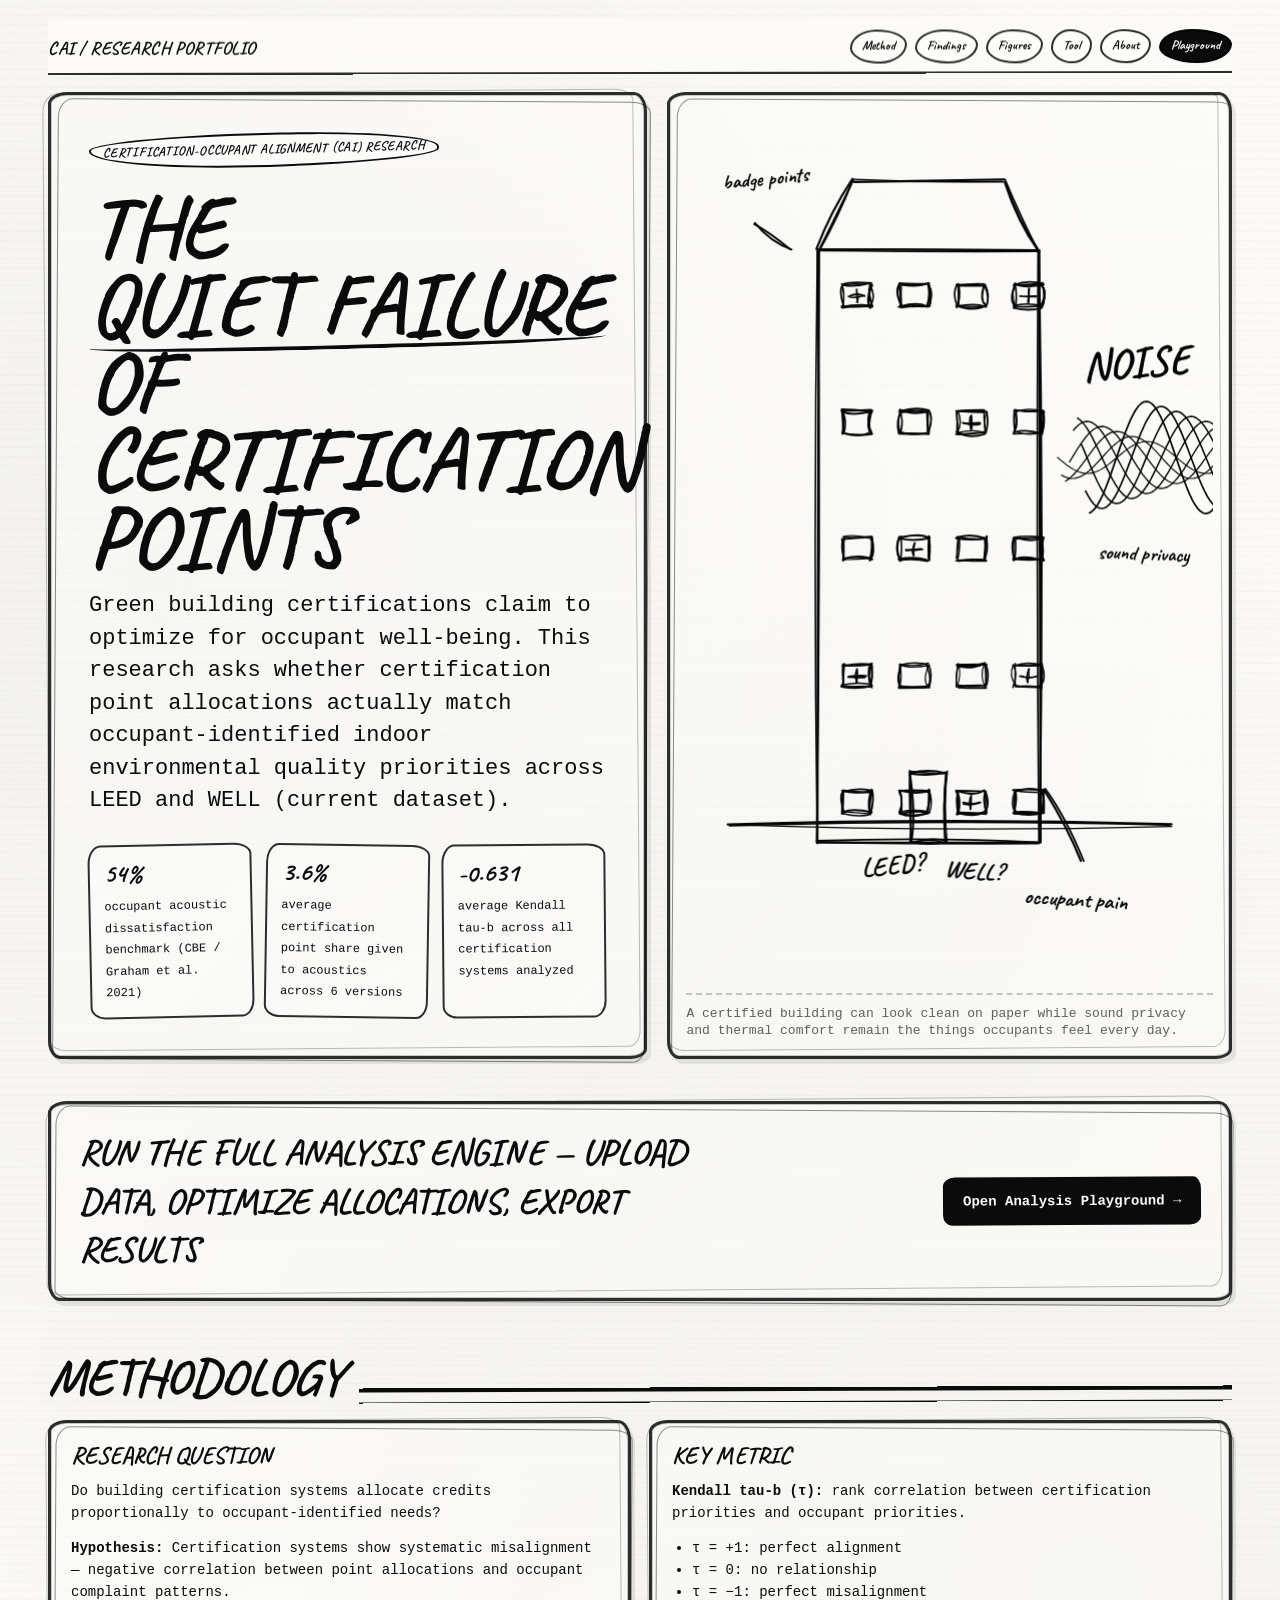
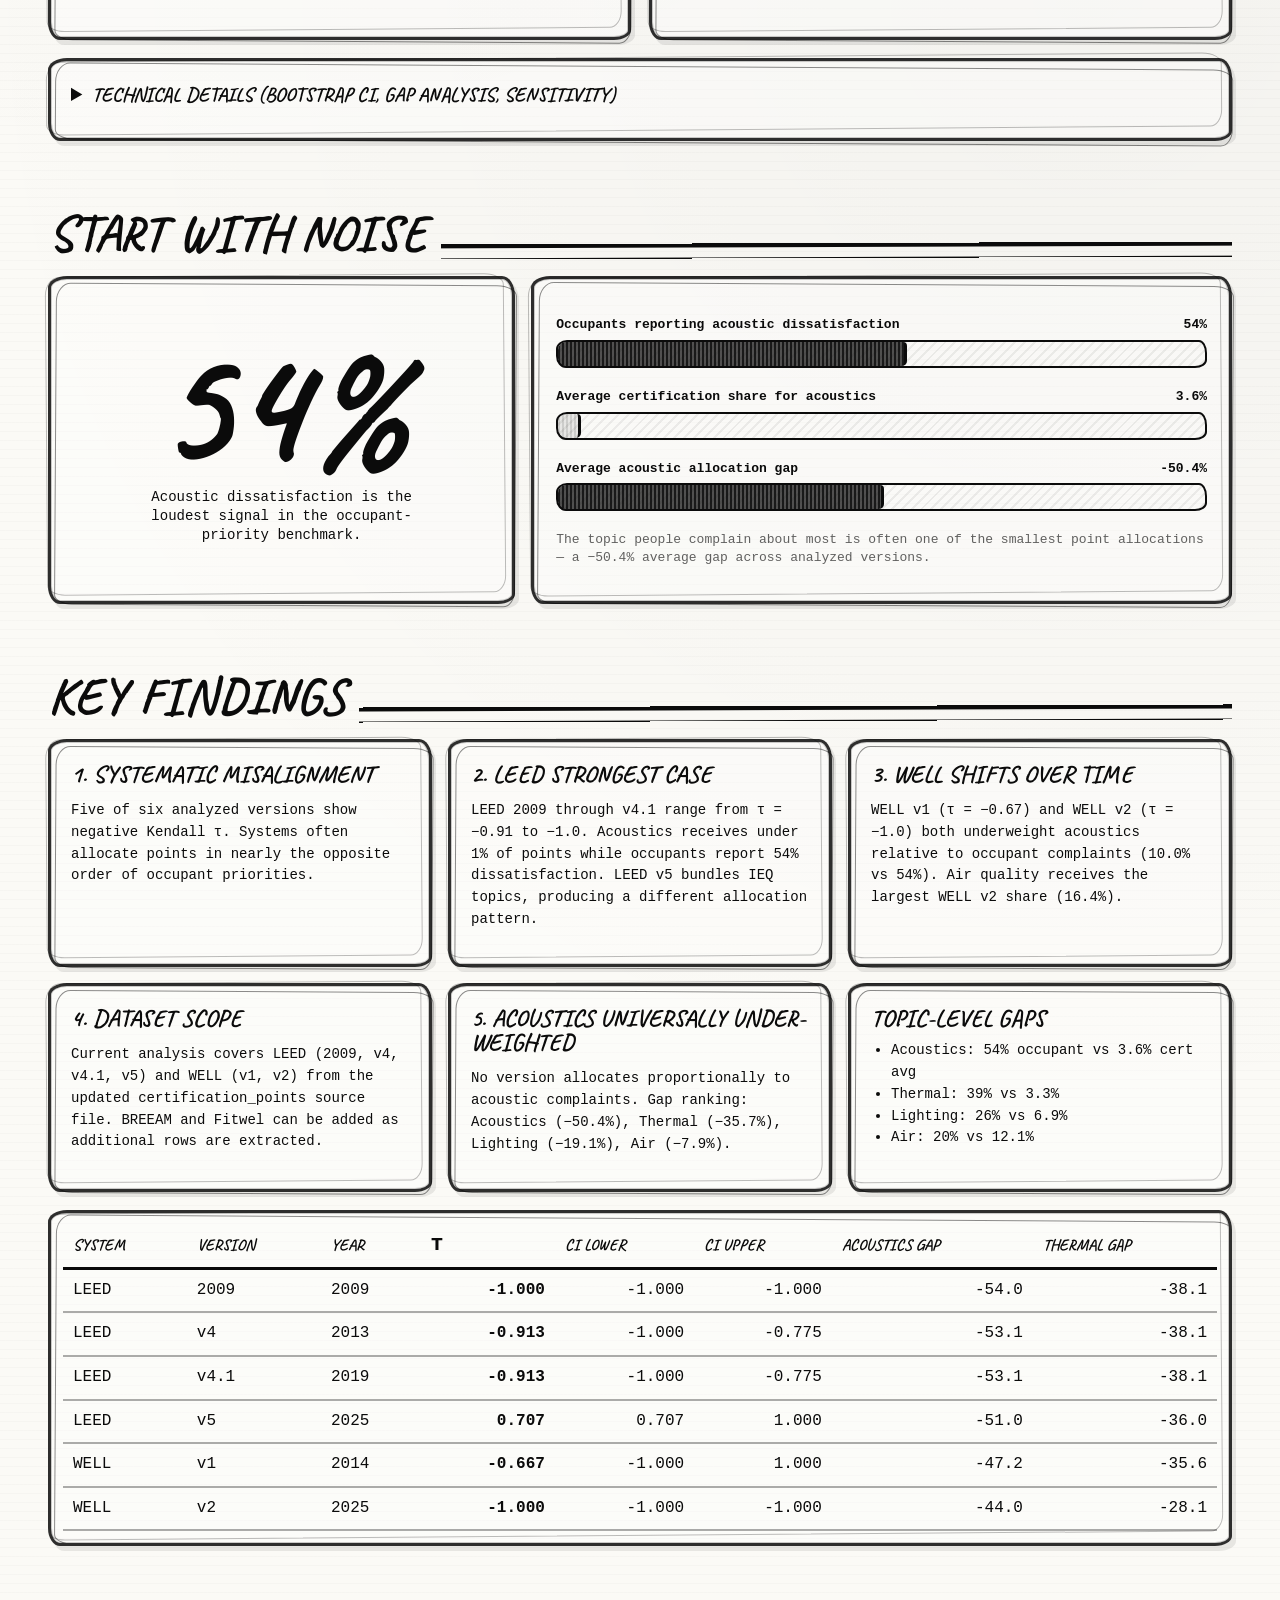
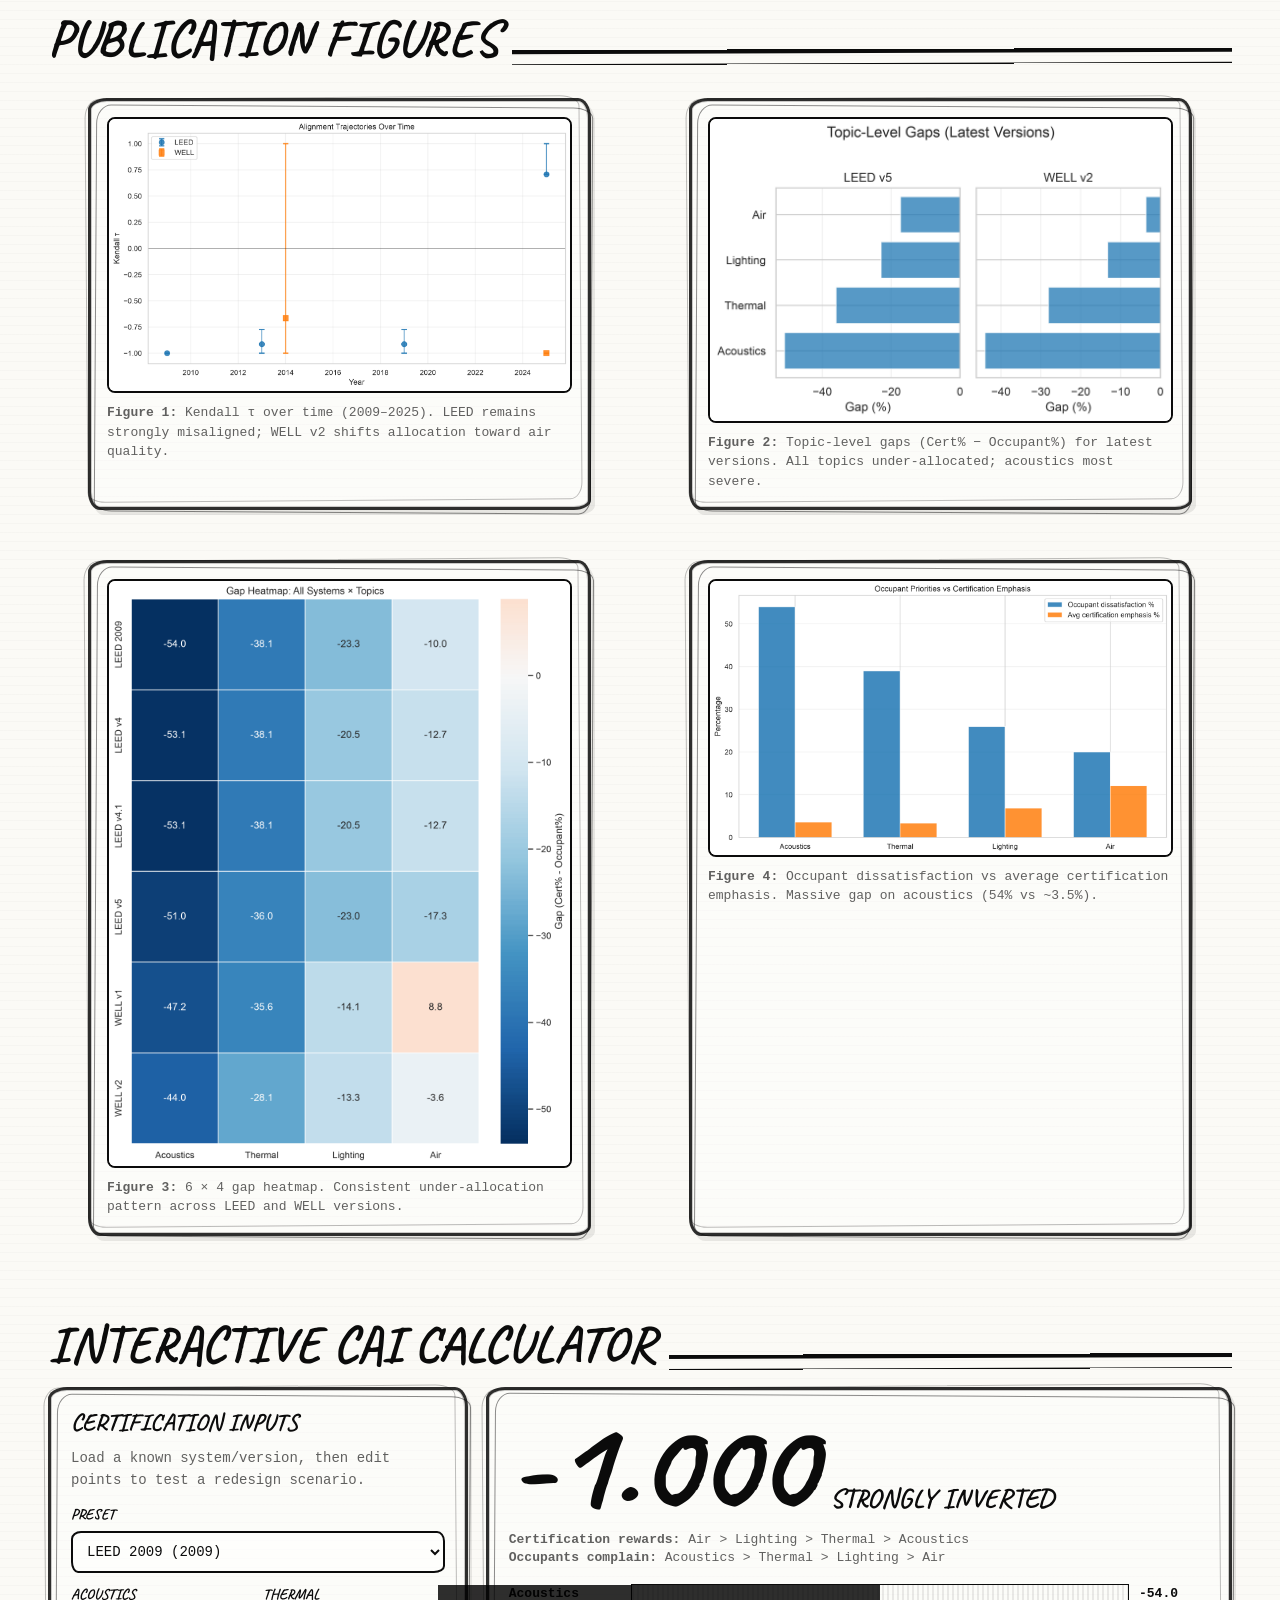
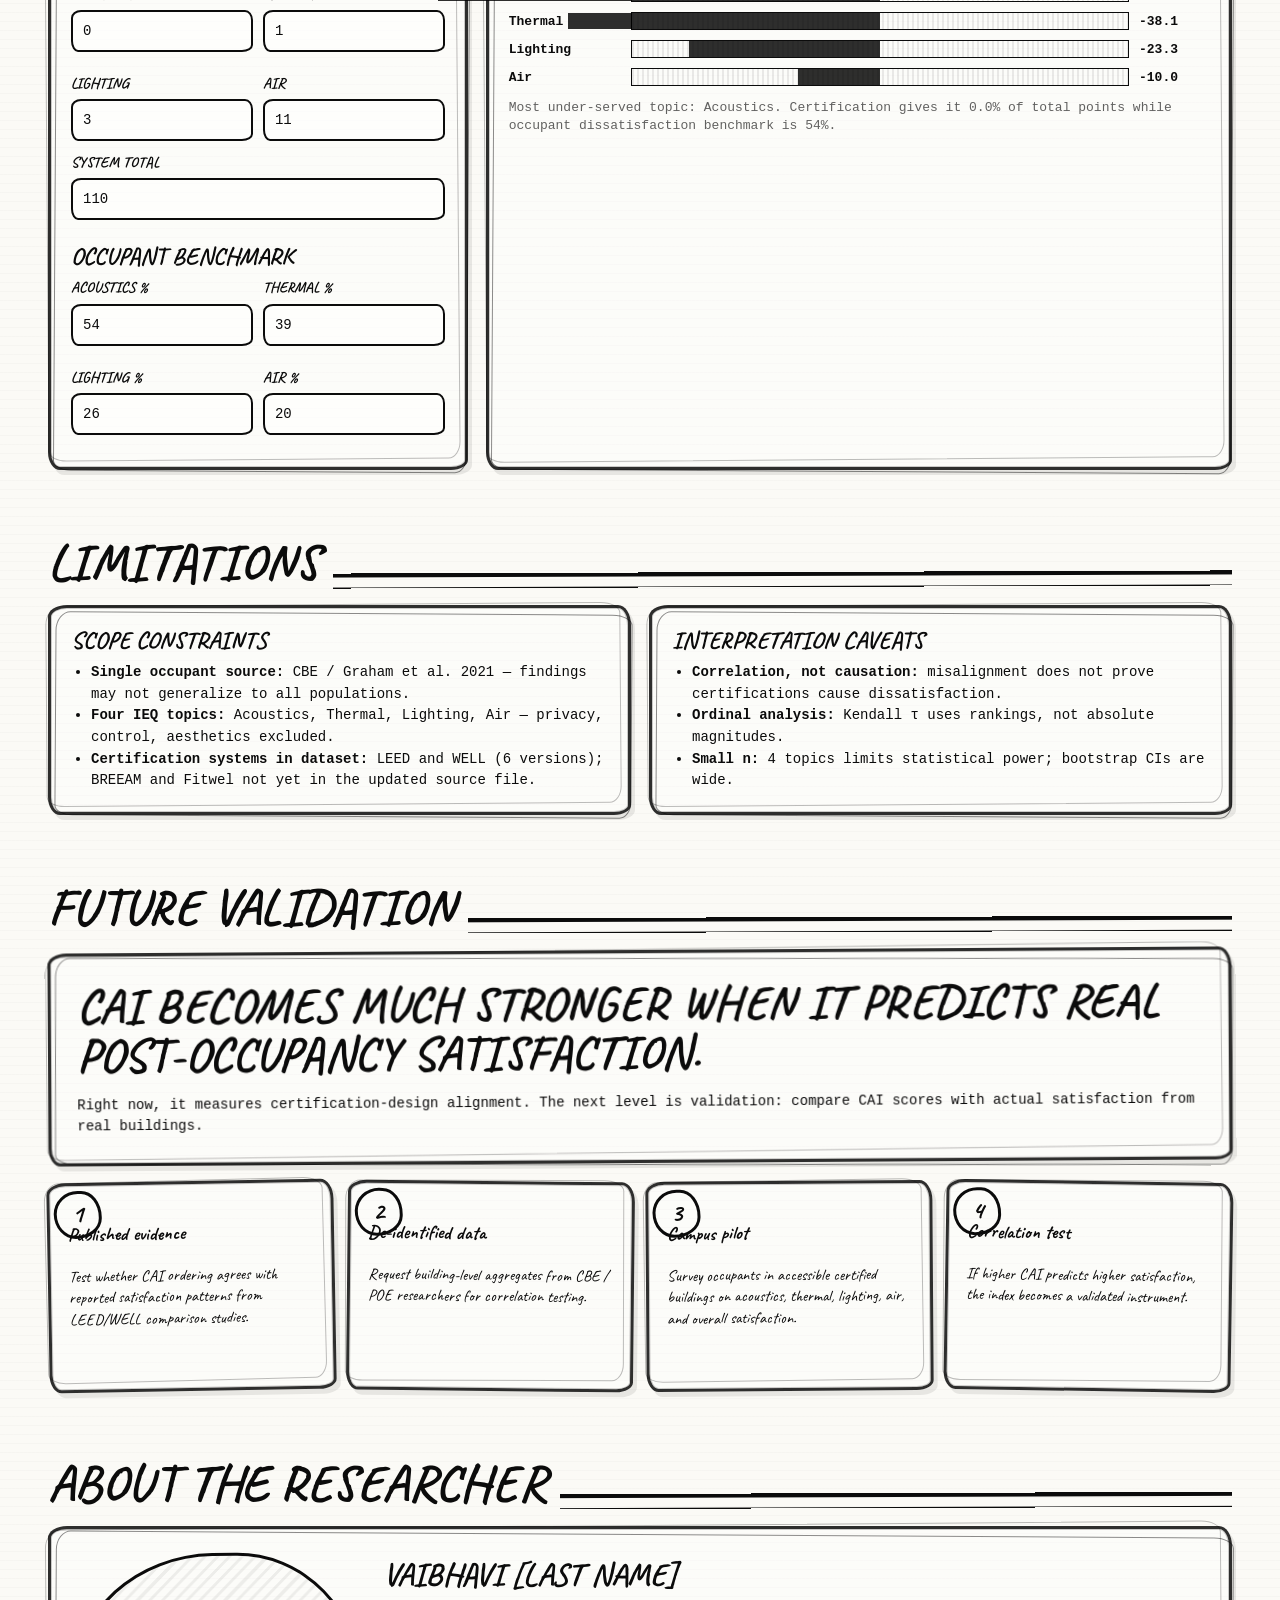
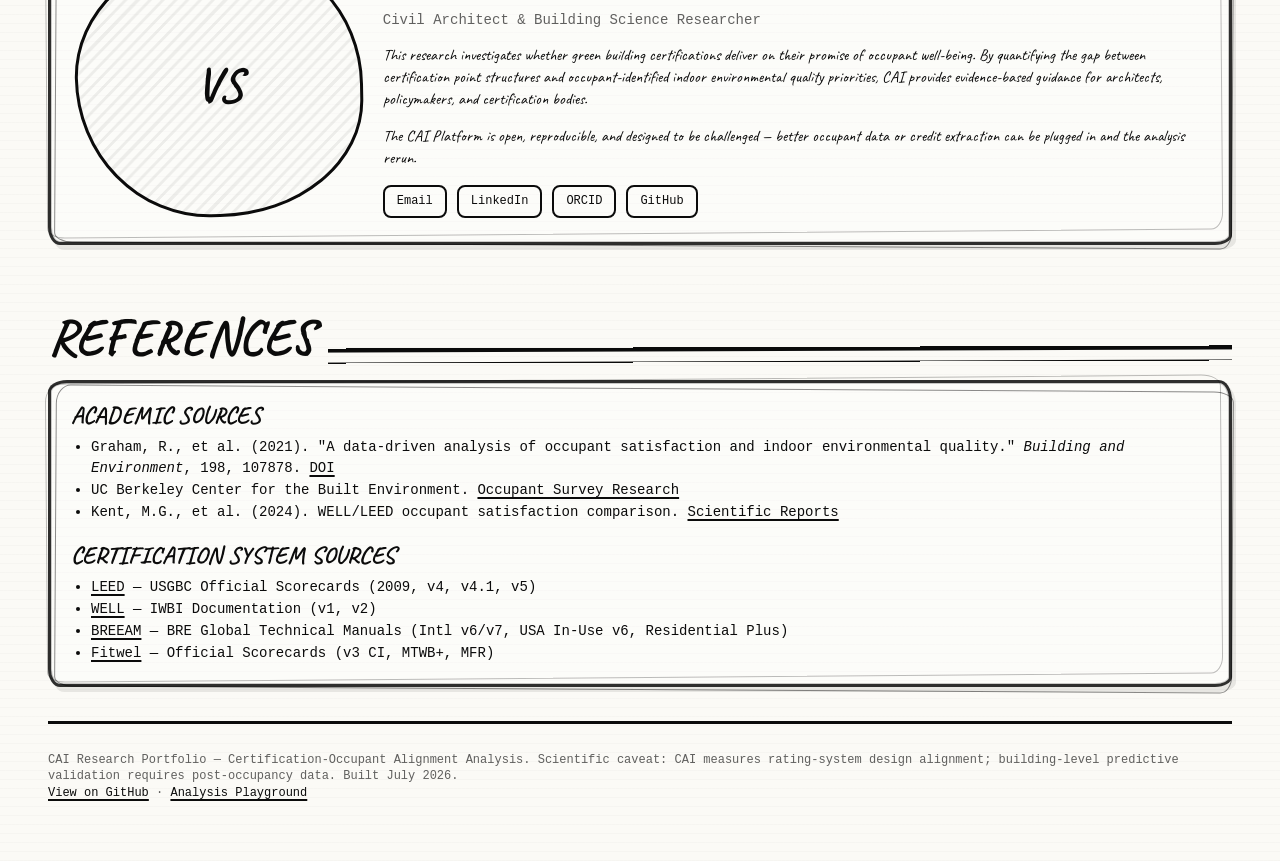
==== cai_platform/web/index.html @ 244588d7 "Update certification data from Vaibhavi source CSV. Add cert_data_loader to normalize the new LEED/W" ====
<!doctype html>
<html lang="en">
<head>
  <meta charset="utf-8">
  <meta name="viewport" content="width=device-width, initial-scale=1">
  <title>CAI: Certification-Occupant Alignment Research</title>
  <meta name="description" content="Research portfolio measuring alignment between green building certification points and occupant indoor environmental quality priorities.">
  <meta property="og:title" content="CAI: Certification-Occupant Alignment Research">
  <meta property="og:description" content="Do green building certifications allocate points toward what occupants actually need? Research across LEED, WELL, BREEAM, and Fitwel.">
  <meta property="og:type" content="website">
  <meta property="og:url" content="https://sawkrishna-mygit.github.io/cai-research/">
  <meta property="og:image" content="https://sawkrishna-mygit.github.io/cai-research/assets/figures/fig4_occupant_vs_cert.png">
  <meta name="twitter:card" content="summary_large_image">
  <link rel="preconnect" href="https://fonts.googleapis.com">
  <link rel="preconnect" href="https://fonts.gstatic.com" crossorigin>
  <link href="https://fonts.googleapis.com/css2?family=Caveat:wght@500;700&family=Patrick+Hand&display=swap" rel="stylesheet">
  <link rel="stylesheet" href="css/styles.css">
</head>
<body>
  <div class="page">
    <nav class="nav">
      <div class="brand">CAI / research portfolio</div>
      <div class="navlinks" aria-label="Page sections">
        <a href="#methodology">Method</a>
        <a href="#findings">Findings</a>
        <a href="#figures">Figures</a>
        <a href="#tool">Tool</a>
        <a href="#about">About</a>
        <a class="playground-btn" data-playground-link href="#" target="_blank" rel="noreferrer">Playground</a>
      </div>
    </nav>

    <main>
      <section class="hero" id="top">
        <div class="hero-copy sketch-box">
          <div class="eyebrow">Certification-Occupant Alignment (CAI) Research</div>
          <h1>the <span class="scribble-under">quiet failure</span> of certification points</h1>
          <p class="lead">
            Green building certifications claim to optimize for occupant well-being. This research asks whether certification point allocations actually match occupant-identified indoor environmental quality priorities across LEED and WELL (current dataset).
          </p>
          <div class="thesis">
            <div style="--r:-1.2deg"><strong>54%</strong><span>occupant acoustic dissatisfaction benchmark (CBE / Graham et al. 2021)</span></div>
            <div style="--r:.9deg"><strong id="acCertStat">3.6%</strong><span>average certification point share given to acoustics across 6 versions</span></div>
            <div style="--r:-.5deg"><strong id="avgTauStat">-0.631</strong><span>average Kendall tau-b across all certification systems analyzed</span></div>
          </div>
        </div>

        <div class="hero-visual sketch-box" aria-label="Pencil drawing of noisy building">
          <canvas id="sketchCanvas"></canvas>
          <p class="caption">
            A certified building can look clean on paper while sound privacy and thermal comfort remain the things occupants feel every day.
          </p>
        </div>
      </section>

      <div class="cta-banner sketch-box">
        <h3>Run the full analysis engine — upload data, optimize allocations, export results</h3>
        <a data-playground-link href="#" target="_blank" rel="noreferrer">Open Analysis Playground →</a>
      </div>

      <section id="methodology">
        <div class="section-title">
          <h2>Methodology</h2>
          <div class="rule"></div>
        </div>
        <div class="grid-2">
          <div class="panel sketch-box">
            <h3>Research question</h3>
            <p>Do building certification systems allocate credits proportionally to occupant-identified needs?</p>
            <p><strong>Hypothesis:</strong> Certification systems show systematic misalignment — negative correlation between point allocations and occupant complaint patterns.</p>
          </div>
          <div class="panel sketch-box">
            <h3>Key metric</h3>
            <p><strong>Kendall tau-b (τ):</strong> rank correlation between certification priorities and occupant priorities.</p>
            <ul>
              <li>τ = +1: perfect alignment</li>
              <li>τ = 0: no relationship</li>
              <li>τ = −1: perfect misalignment</li>
            </ul>
          </div>
        </div>
        <details class="methodology sketch-box" style="margin-top:18px">
          <summary>Technical details (bootstrap CI, gap analysis, sensitivity)</summary>
          <p>For each certification version, topics are ranked by points allocated and compared against occupant dissatisfaction rankings from 94,154 survey responses across 663 office buildings.</p>
          <ul>
            <li><strong>Bootstrap CI:</strong> 1,000 resamples quantify uncertainty in τ estimates (95% percentile intervals).</li>
            <li><strong>Gap analysis:</strong> Gap(topic) = Certification%(topic) − Occupant%(topic). Negative gaps indicate under-allocation.</li>
            <li><strong>Sensitivity:</strong> Spearman ρ confirms findings are robust across correlation metrics (r = 0.975 agreement).</li>
            <li><strong>Trend testing:</strong> Linear regression of τ vs. year tests whether systems improve over time.</li>
          </ul>
        </details>
      </section>

      <section id="problem">
        <div class="section-title">
          <h2>Start with noise</h2>
          <div class="rule"></div>
        </div>
        <div class="noise-strip">
          <div class="big-number sketch-box">
            <b>54%</b>
            <span>Acoustic dissatisfaction is the loudest signal in the occupant-priority benchmark.</span>
          </div>
          <div class="bars sketch-box">
            <div class="bar-row">
              <div class="bar-label"><span>Occupants reporting acoustic dissatisfaction</span><span>54%</span></div>
              <div class="bar-track"><div class="bar-fill" style="--w:54%"></div></div>
            </div>
            <div class="bar-row">
              <div class="bar-label"><span>Average certification share for acoustics</span><span id="acCertLabel">3.5%</span></div>
              <div class="bar-track"><div class="bar-fill light" id="acCertBar" style="--w:3.5%"></div></div>
            </div>
            <div class="bar-row">
              <div class="bar-label"><span>Average acoustic allocation gap</span><span id="acGapLabel">-50.4%</span></div>
              <div class="bar-track"><div class="bar-fill" id="acGapBar" style="--w:50.4%"></div></div>
            </div>
            <p class="source-note">
              The topic people complain about most is often one of the smallest point allocations — a −50.4% average gap across analyzed versions.
            </p>
          </div>
        </div>
      </section>

      <section id="findings">
        <div class="section-title">
          <h2>Key findings</h2>
          <div class="rule"></div>
        </div>
        <div class="grid-3">
          <div class="panel sketch-box">
            <h3>1. Systematic misalignment</h3>
            <p>Five of six analyzed versions show negative Kendall τ. Systems often allocate points in nearly the opposite order of occupant priorities.</p>
          </div>
          <div class="panel sketch-box">
            <h3>2. LEED strongest case</h3>
            <p>LEED 2009 through v4.1 range from τ = −0.91 to −1.0. Acoustics receives under 1% of points while occupants report 54% dissatisfaction. LEED v5 bundles IEQ topics, producing a different allocation pattern.</p>
          </div>
          <div class="panel sketch-box">
            <h3>3. WELL shifts over time</h3>
            <p>WELL v1 (τ = −0.67) and WELL v2 (τ = −1.0) both underweight acoustics relative to occupant complaints (10.0% vs 54%). Air quality receives the largest WELL v2 share (16.4%).</p>
          </div>
          <div class="panel sketch-box">
            <h3>4. Dataset scope</h3>
            <p>Current analysis covers LEED (2009, v4, v4.1, v5) and WELL (v1, v2) from the updated certification_points source file. BREEAM and Fitwel can be added as additional rows are extracted.</p>
          </div>
          <div class="panel sketch-box">
            <h3>5. Acoustics universally under-weighted</h3>
            <p>No version allocates proportionally to acoustic complaints. Gap ranking: Acoustics (−50.4%), Thermal (−35.7%), Lighting (−19.1%), Air (−7.9%).</p>
          </div>
          <div class="panel sketch-box">
            <h3>Topic-level gaps</h3>
            <ul>
              <li>Acoustics: 54% occupant vs 3.6% cert avg</li>
              <li>Thermal: 39% vs 3.3%</li>
              <li>Lighting: 26% vs 6.9%</li>
              <li>Air: 20% vs 12.1%</li>
            </ul>
          </div>
        </div>

        <div class="result-table sketch-box" style="margin-top:18px">
          <table aria-label="CAI results table">
            <thead>
              <tr>
                <th>System</th>
                <th>Version</th>
                <th>Year</th>
                <th class="num">τ</th>
                <th class="num">CI Lower</th>
                <th class="num">CI Upper</th>
                <th class="num">Acoustics gap</th>
                <th class="num">Thermal gap</th>
              </tr>
            </thead>
            <tbody id="summaryRows"></tbody>
          </table>
        </div>
      </section>

      <section id="figures">
        <div class="section-title">
          <h2>Publication figures</h2>
          <div class="rule"></div>
        </div>
        <div class="grid-4">
          <figure class="figure-card sketch-box">
            <img src="assets/figures/fig1_alignment_trajectories.png" alt="Alignment trajectories over time by certification system" loading="lazy">
            <figcaption><strong>Figure 1:</strong> Kendall τ over time (2009–2025). LEED remains strongly misaligned; WELL v2 shifts allocation toward air quality.</figcaption>
          </figure>
          <figure class="figure-card sketch-box">
            <img src="assets/figures/fig2_topic_gaps.png" alt="Topic-level gaps for latest certification versions" loading="lazy">
            <figcaption><strong>Figure 2:</strong> Topic-level gaps (Cert% − Occupant%) for latest versions. All topics under-allocated; acoustics most severe.</figcaption>
          </figure>
          <figure class="figure-card sketch-box">
            <img src="assets/figures/fig3_heatmap_all_systems.png" alt="Heatmap of gaps across all systems and topics" loading="lazy">
            <figcaption><strong>Figure 3:</strong> 6 × 4 gap heatmap. Consistent under-allocation pattern across LEED and WELL versions.</figcaption>
          </figure>
          <figure class="figure-card sketch-box">
            <img src="assets/figures/fig4_occupant_vs_cert.png" alt="Occupant dissatisfaction vs certification emphasis" loading="lazy">
            <figcaption><strong>Figure 4:</strong> Occupant dissatisfaction vs average certification emphasis. Massive gap on acoustics (54% vs ~3.5%).</figcaption>
          </figure>
        </div>
      </section>

      <section id="tool">
        <div class="section-title">
          <h2>Interactive CAI calculator</h2>
          <div class="rule"></div>
        </div>
        <div class="tool-wrap">
          <div class="panel sketch-box">
            <h3>Certification inputs</h3>
            <p class="small-note">Load a known system/version, then edit points to test a redesign scenario.</p>
            <div class="control">
              <label for="preset">Preset</label>
              <select id="preset"></select>
            </div>
            <div class="mini-grid">
              <div class="control"><label for="acPts">Acoustics</label><input id="acPts" type="number" step="0.01" min="0"></div>
              <div class="control"><label for="thPts">Thermal</label><input id="thPts" type="number" step="0.01" min="0"></div>
              <div class="control"><label for="liPts">Lighting</label><input id="liPts" type="number" step="0.01" min="0"></div>
              <div class="control"><label for="airPts">Air</label><input id="airPts" type="number" step="0.01" min="0"></div>
            </div>
            <div class="control">
              <label for="totalPts">System total</label>
              <input id="totalPts" type="number" step="1" min="1">
            </div>

            <h3 style="margin-top:24px">Occupant benchmark</h3>
            <div class="mini-grid">
              <div class="control"><label for="acOcc">Acoustics %</label><input id="acOcc" type="number" step="1" min="0" max="100"></div>
              <div class="control"><label for="thOcc">Thermal %</label><input id="thOcc" type="number" step="1" min="0" max="100"></div>
              <div class="control"><label for="liOcc">Lighting %</label><input id="liOcc" type="number" step="1" min="0" max="100"></div>
              <div class="control"><label for="airOcc">Air %</label><input id="airOcc" type="number" step="1" min="0" max="100"></div>
            </div>
          </div>

          <div class="score-card sketch-box">
            <div class="score-line">
              <div class="tau" id="tauOut">-</div>
              <div class="verdict" id="verdictOut">choose a system</div>
            </div>
            <p class="order-note" id="orderOut"></p>
            <div class="gap-list" id="gapList"></div>
            <p class="source-note" id="toolNote"></p>
          </div>
        </div>
      </section>

      <section id="limitations">
        <div class="section-title">
          <h2>Limitations</h2>
          <div class="rule"></div>
        </div>
        <div class="grid-2">
          <div class="panel sketch-box">
            <h3>Scope constraints</h3>
            <ul>
              <li><strong>Single occupant source:</strong> CBE / Graham et al. 2021 — findings may not generalize to all populations.</li>
              <li><strong>Four IEQ topics:</strong> Acoustics, Thermal, Lighting, Air — privacy, control, aesthetics excluded.</li>
              <li><strong>Certification systems in dataset:</strong> LEED and WELL (6 versions); BREEAM and Fitwel not yet in the updated source file.</li>
            </ul>
          </div>
          <div class="panel sketch-box">
            <h3>Interpretation caveats</h3>
            <ul>
              <li><strong>Correlation, not causation:</strong> misalignment does not prove certifications cause dissatisfaction.</li>
              <li><strong>Ordinal analysis:</strong> Kendall τ uses rankings, not absolute magnitudes.</li>
              <li><strong>Small n:</strong> 4 topics limits statistical power; bootstrap CIs are wide.</li>
            </ul>
          </div>
        </div>
      </section>

      <section id="validation">
        <div class="section-title">
          <h2>Future validation</h2>
          <div class="rule"></div>
        </div>
        <div class="quote sketch-box">
          CAI becomes much stronger when it predicts real post-occupancy satisfaction.
          <span>Right now, it measures certification-design alignment. The next level is validation: compare CAI scores with actual satisfaction from real buildings.</span>
        </div>
        <div class="roadmap" style="margin-top:18px">
          <div class="step sketch-box" style="--r:-1deg">
            <h3>Published evidence</h3>
            <p>Test whether CAI ordering agrees with reported satisfaction patterns from LEED/WELL comparison studies.</p>
          </div>
          <div class="step sketch-box" style="--r:.6deg">
            <h3>De-identified data</h3>
            <p>Request building-level aggregates from CBE / POE researchers for correlation testing.</p>
          </div>
          <div class="step sketch-box" style="--r:-.4deg">
            <h3>Campus pilot</h3>
            <p>Survey occupants in accessible certified buildings on acoustics, thermal, lighting, air, and overall satisfaction.</p>
          </div>
          <div class="step sketch-box" style="--r:.9deg">
            <h3>Correlation test</h3>
            <p>If higher CAI predicts higher satisfaction, the index becomes a validated instrument.</p>
          </div>
        </div>
      </section>

      <section id="about">
        <div class="section-title">
          <h2>About the researcher</h2>
          <div class="rule"></div>
        </div>
        <div class="about-grid sketch-box">
          <div class="about-photo" aria-hidden="true">VS</div>
          <div class="about-meta">
            <h3>Vaibhavi [Last Name]</h3>
            <p class="role">Civil Architect &amp; Building Science Researcher</p>
            <p>
              This research investigates whether green building certifications deliver on their promise of occupant well-being. By quantifying the gap between certification point structures and occupant-identified indoor environmental quality priorities, CAI provides evidence-based guidance for architects, policymakers, and certification bodies.
            </p>
            <p>
              The CAI Platform is open, reproducible, and designed to be challenged — better occupant data or credit extraction can be plugged in and the analysis rerun.
            </p>
            <div class="about-links">
              <a href="mailto:your.email@example.com">Email</a>
              <a href="https://linkedin.com/in/your-profile" target="_blank" rel="noreferrer">LinkedIn</a>
              <a href="https://orcid.org/0000-0000-0000-0000" target="_blank" rel="noreferrer">ORCID</a>
              <a data-github-link href="#" target="_blank" rel="noreferrer">GitHub</a>
            </div>
          </div>
        </div>
      </section>

      <section id="references">
        <div class="section-title">
          <h2>References</h2>
          <div class="rule"></div>
        </div>
        <div class="panel sketch-box">
          <h3>Academic sources</h3>
          <ul>
            <li>Graham, R., et al. (2021). "A data-driven analysis of occupant satisfaction and indoor environmental quality." <em>Building and Environment</em>, 198, 107878. <a href="https://doi.org/10.1016/j.buildenv.2021.107878" target="_blank" rel="noreferrer">DOI</a></li>
            <li>UC Berkeley Center for the Built Environment. <a href="https://www.cbe.berkeley.edu/research/occupant-survey/" target="_blank" rel="noreferrer">Occupant Survey Research</a></li>
            <li>Kent, M.G., et al. (2024). WELL/LEED occupant satisfaction comparison. <a href="https://www.nature.com/articles/s41598-024-65624-z" target="_blank" rel="noreferrer">Scientific Reports</a></li>
          </ul>
          <h3 style="margin-top:20px">Certification system sources</h3>
          <ul>
            <li><a href="https://www.usgbc.org/credits" target="_blank" rel="noreferrer">LEED</a> — USGBC Official Scorecards (2009, v4, v4.1, v5)</li>
            <li><a href="https://www.wellcertified.com/" target="_blank" rel="noreferrer">WELL</a> — IWBI Documentation (v1, v2)</li>
            <li><a href="https://www.breeam.com/" target="_blank" rel="noreferrer">BREEAM</a> — BRE Global Technical Manuals (Intl v6/v7, USA In-Use v6, Residential Plus)</li>
            <li><a href="https://www.fitwel.org/" target="_blank" rel="noreferrer">Fitwel</a> — Official Scorecards (v3 CI, MTWB+, MFR)</li>
          </ul>
        </div>
      </section>
    </main>

    <footer>
      CAI Research Portfolio — Certification-Occupant Alignment Analysis. Scientific caveat: CAI measures rating-system design alignment; building-level predictive validation requires post-occupancy data. Built July 2026.
      <br>
      <a data-github-link href="#" target="_blank" rel="noreferrer">View on GitHub</a>
      ·
      <a data-playground-link href="#" target="_blank" rel="noreferrer">Analysis Playground</a>
    </footer>
  </div>

  <script src="js/config.js"></script>
  <script src="js/cai-calculator.js"></script>
</body>
</html>
---- cai_platform/web/css/styles.css ----
:root {
  --ink: #0b0b0b;
  --paper: #fbfaf6;
  --paper2: #f3f1ea;
  --line: rgba(0,0,0,.82);
  --soft: rgba(0,0,0,.62);
  --faint: rgba(0,0,0,.22);
}

* { box-sizing: border-box; }
html { scroll-behavior: smooth; }
body {
  margin: 0;
  color: var(--ink);
  background:
    radial-gradient(circle at 12% 8%, rgba(0,0,0,.035), transparent 18%),
    radial-gradient(circle at 85% 22%, rgba(0,0,0,.03), transparent 20%),
    repeating-linear-gradient(0deg, rgba(0,0,0,.018) 0, rgba(0,0,0,.018) 1px, transparent 1px, transparent 9px),
    var(--paper);
  font-family: "Caveat", "Patrick Hand", "Bradley Hand", "Segoe Print", system-ui, sans-serif;
  line-height: 1.35;
}

body:before {
  content: "";
  position: fixed;
  inset: 0;
  pointer-events: none;
  opacity: .32;
  background-image:
    linear-gradient(96deg, transparent 0 48%, rgba(0,0,0,.025) 49%, transparent 50% 100%),
    linear-gradient(4deg, transparent 0 80%, rgba(0,0,0,.025) 81%, transparent 82% 100%);
  background-size: 29px 31px, 43px 47px;
  mix-blend-mode: multiply;
}

a { color: var(--ink); text-decoration-thickness: 2px; text-underline-offset: 3px; }

.page { max-width: 1220px; margin: 0 auto; padding: 18px; }

.nav {
  position: sticky;
  top: 0;
  z-index: 10;
  display: flex;
  gap: 10px;
  align-items: center;
  justify-content: space-between;
  padding: 12px 0 8px;
  background: linear-gradient(var(--paper), rgba(251,250,246,.92));
  border-bottom: 2px solid var(--line);
  transform: rotate(-.1deg);
}
.brand {
  font-size: 18px;
  font-weight: 900;
  letter-spacing: .03em;
  text-transform: uppercase;
}
.navlinks { display: flex; flex-wrap: wrap; gap: 8px; justify-content: flex-end; }
.navlinks a, .navlinks .playground-btn {
  display: inline-flex;
  align-items: center;
  min-height: 34px;
  padding: 6px 10px;
  border: 2px solid var(--line);
  border-radius: 46% 54% 48% 52% / 54% 43% 57% 46%;
  background: rgba(255,255,255,.42);
  text-decoration: none;
  font-size: 13px;
  font-weight: 800;
}
.navlinks a:nth-child(2n) { transform: rotate(.7deg); }
.navlinks a:nth-child(2n+1) { transform: rotate(-.6deg); }
.navlinks .playground-btn {
  background: var(--ink);
  color: var(--paper);
  transform: rotate(.4deg);
}

.sketch-box {
  position: relative;
  border: 3px solid var(--line);
  border-radius: 19px 13px 17px 12px / 12px 20px 10px 18px;
  background: rgba(255,255,255,.36);
  box-shadow:
    4px 5px 0 rgba(0,0,0,.08),
    inset 0 0 0 1px rgba(0,0,0,.2);
}
.sketch-box:before,
.sketch-box:after {
  content: "";
  position: absolute;
  inset: 5px -4px -5px 4px;
  border: 1px solid rgba(0,0,0,.45);
  border-radius: 15px 20px 12px 18px / 19px 11px 17px 10px;
  pointer-events: none;
  transform: rotate(.35deg);
}
.sketch-box:after {
  inset: -4px 7px 7px -5px;
  border-color: rgba(0,0,0,.26);
  transform: rotate(-.45deg);
}

.hero {
  display: grid;
  grid-template-columns: minmax(0, 1.03fr) minmax(310px, .97fr);
  gap: 20px;
  min-height: calc(100vh - 82px);
  align-items: stretch;
  padding: 18px 0 24px;
}
.hero-copy { padding: clamp(18px, 4vw, 38px); display: flex; flex-direction: column; justify-content: center; }
.eyebrow {
  width: max-content;
  max-width: 100%;
  padding: 6px 12px;
  border: 2px solid var(--ink);
  border-radius: 50% 45% 54% 46% / 41% 52% 44% 58%;
  font-size: 13px;
  font-weight: 900;
  text-transform: uppercase;
  letter-spacing: .06em;
  transform: rotate(-1.4deg);
  background: rgba(255,255,255,.35);
}
h1 {
  margin: 22px 0 14px;
  font-size: clamp(42px, 7.5vw, 88px);
  line-height: .88;
  letter-spacing: 0;
  font-weight: 950;
  text-transform: uppercase;
}
.scribble-under {
  display: inline-block;
  position: relative;
}
.scribble-under:after {
  content: "";
  position: absolute;
  left: 0;
  right: 0;
  bottom: -5px;
  height: 10px;
  border-bottom: 4px solid var(--ink);
  border-radius: 50%;
  transform: rotate(-1.5deg);
}
.lead {
  max-width: 760px;
  margin: 0;
  font-family: ui-monospace, SFMono-Regular, Menlo, Consolas, monospace;
  font-size: clamp(16px, 2.1vw, 22px);
  line-height: 1.48;
}
.thesis {
  margin-top: 26px;
  display: grid;
  grid-template-columns: repeat(3, 1fr);
  gap: 12px;
}
.thesis div {
  min-height: 116px;
  padding: 14px;
  border: 2px solid var(--line);
  border-radius: 13px 18px 12px 15px / 19px 11px 17px 12px;
  background: rgba(255,255,255,.28);
  transform: rotate(var(--r));
}
.thesis strong { display: block; font-size: 26px; line-height: 1; margin-bottom: 8px; }
.thesis span { font-family: ui-monospace, SFMono-Regular, Menlo, Consolas, monospace; font-size: 12px; }

.hero-visual {
  padding: 16px;
  overflow: hidden;
  min-height: 620px;
  display: flex;
  flex-direction: column;
}
#sketchCanvas {
  width: 100%;
  flex: 1;
  min-height: 420px;
  display: block;
  filter: contrast(1.06);
}
.caption {
  margin: 12px 0 0;
  font-family: ui-monospace, SFMono-Regular, Menlo, Consolas, monospace;
  font-size: 13px;
  color: var(--soft);
  border-top: 2px dashed var(--faint);
  padding-top: 10px;
}

section { padding: 34px 0; }
.section-title {
  display: grid;
  grid-template-columns: auto 1fr;
  gap: 14px;
  align-items: end;
  margin-bottom: 18px;
}
.section-title h2 {
  margin: 0;
  font-size: clamp(30px, 4vw, 52px);
  line-height: .96;
  text-transform: uppercase;
}
.section-title .rule {
  height: 15px;
  border-top: 4px solid var(--ink);
  border-bottom: 1px solid var(--ink);
  transform: rotate(-.2deg);
}

.grid-2 { display: grid; grid-template-columns: 1fr 1fr; gap: 18px; }
.grid-3 { display: grid; grid-template-columns: repeat(3, 1fr); gap: 16px; }
.grid-4 { display: grid; grid-template-columns: repeat(2, 1fr); gap: 18px; }
.panel { padding: 20px; }
.panel h3 {
  margin: 0 0 10px;
  font-size: 24px;
  text-transform: uppercase;
  line-height: 1;
}
.panel p, .panel li {
  font-family: ui-monospace, SFMono-Regular, Menlo, Consolas, monospace;
  font-size: 14px;
  line-height: 1.55;
}
.panel ul { padding-left: 20px; margin: 10px 0 0; }

.noise-strip {
  display: grid;
  grid-template-columns: minmax(230px, .8fr) minmax(0, 1.2fr);
  gap: 16px;
  align-items: stretch;
}
.big-number {
  display: flex;
  flex-direction: column;
  justify-content: center;
  align-items: center;
  min-height: 290px;
  padding: 22px;
  text-align: center;
}
.big-number b {
  font-size: clamp(86px, 15vw, 170px);
  line-height: .8;
  font-weight: 950;
}
.big-number span {
  max-width: 290px;
  margin-top: 16px;
  font-family: ui-monospace, SFMono-Regular, Menlo, Consolas, monospace;
  font-size: 14px;
}
.bars { padding: 22px; }
.bar-row { margin: 15px 0 20px; }
.bar-label {
  display: flex;
  justify-content: space-between;
  gap: 10px;
  margin-bottom: 6px;
  font-family: ui-monospace, SFMono-Regular, Menlo, Consolas, monospace;
  font-size: 13px;
  font-weight: 800;
}
.bar-track {
  position: relative;
  height: 28px;
  border: 2px solid var(--ink);
  border-radius: 11px 8px 12px 10px / 9px 13px 8px 12px;
  background: repeating-linear-gradient(135deg, rgba(0,0,0,.06) 0 2px, transparent 2px 7px);
}
.bar-fill {
  height: 100%;
  width: var(--w);
  background: repeating-linear-gradient(90deg, rgba(0,0,0,.9) 0 2px, rgba(0,0,0,.68) 2px 4px);
  border-right: 3px solid var(--ink);
  border-radius: 8px 4px 5px 8px;
}
.bar-fill.light {
  background: repeating-linear-gradient(90deg, rgba(0,0,0,.18) 0 2px, rgba(0,0,0,.08) 2px 4px);
}

.result-table { overflow-x: auto; padding: 12px; }
table { width: 100%; border-collapse: collapse; min-width: 860px; font-family: ui-monospace, SFMono-Regular, Menlo, Consolas, monospace; }
th, td { padding: 10px 10px; border-bottom: 2px solid rgba(0,0,0,.32); text-align: left; }
th {
  font-family: "Caveat", "Patrick Hand", "Segoe Print", system-ui, sans-serif;
  font-size: 16px;
  text-transform: uppercase;
  border-bottom: 3px solid var(--ink);
}
td.num { text-align: right; font-variant-numeric: tabular-nums; }
.bad { font-weight: 900; }

.tool-wrap {
  display: grid;
  grid-template-columns: minmax(300px, .72fr) minmax(0, 1.28fr);
  gap: 18px;
}
.control { margin: 0 0 12px; }
label {
  display: block;
  font-size: 15px;
  font-weight: 900;
  margin-bottom: 5px;
  text-transform: uppercase;
}
select, input {
  width: 100%;
  min-height: 42px;
  padding: 8px 10px;
  color: var(--ink);
  background: rgba(255,255,255,.5);
  border: 2px solid var(--ink);
  border-radius: 10px 8px 11px 7px / 8px 10px 7px 11px;
  font-family: ui-monospace, SFMono-Regular, Menlo, Consolas, monospace;
  font-size: 14px;
  outline: none;
}
input:focus, select:focus { box-shadow: 0 0 0 3px rgba(0,0,0,.14); }
.mini-grid { display: grid; grid-template-columns: 1fr 1fr; gap: 10px; }
.score-card { padding: 20px; min-height: 100%; }
.score-line { display: flex; align-items: baseline; gap: 16px; flex-wrap: wrap; }
.tau { font-size: clamp(70px, 11vw, 132px); line-height: .82; font-weight: 950; }
.verdict { max-width: 420px; font-size: 27px; font-weight: 950; text-transform: uppercase; line-height: 1; }
.order-note, .small-note, .source-note {
  font-family: ui-monospace, SFMono-Regular, Menlo, Consolas, monospace;
  font-size: 13px;
  color: var(--soft);
}
.gap-list { margin-top: 18px; display: grid; gap: 10px; }
.gap-item {
  display: grid;
  grid-template-columns: 112px 1fr 70px;
  gap: 10px;
  align-items: center;
  font-family: ui-monospace, SFMono-Regular, Menlo, Consolas, monospace;
  font-size: 13px;
}
.gap-sketch {
  height: 18px;
  border: 1px solid var(--ink);
  background: repeating-linear-gradient(90deg, rgba(0,0,0,.08) 0 2px, transparent 2px 5px);
  position: relative;
}
.gap-sketch span {
  position: absolute;
  right: 50%;
  top: 0;
  bottom: 0;
  width: var(--w);
  background: rgba(0,0,0,.82);
}

.roadmap {
  display: grid;
  grid-template-columns: repeat(4, 1fr);
  gap: 12px;
  counter-reset: step;
}
.step {
  padding: 18px;
  min-height: 210px;
  transform: rotate(var(--r));
}
.step:before {
  counter-increment: step;
  content: counter(step);
  display: grid;
  place-items: center;
  width: 42px;
  height: 42px;
  border: 3px solid var(--ink);
  border-radius: 50% 43% 54% 46% / 48% 55% 42% 52%;
  font-size: 25px;
  font-weight: 950;
  margin-bottom: 12px;
}

.quote {
  padding: 26px;
  font-size: clamp(25px, 4vw, 48px);
  line-height: 1.02;
  font-weight: 950;
  text-transform: uppercase;
  transform: rotate(-.35deg);
}
.quote span {
  display: block;
  margin-top: 15px;
  font-family: ui-monospace, SFMono-Regular, Menlo, Consolas, monospace;
  font-size: 14px;
  line-height: 1.5;
  font-weight: 500;
  text-transform: none;
}

.figure-card {
  padding: 16px;
  display: flex;
  flex-direction: column;
  gap: 10px;
}
.figure-card img {
  width: 100%;
  height: auto;
  border: 2px solid var(--ink);
  border-radius: 8px;
  background: white;
}
.figure-card figcaption {
  font-family: ui-monospace, SFMono-Regular, Menlo, Consolas, monospace;
  font-size: 13px;
  color: var(--soft);
  line-height: 1.5;
}

details.methodology {
  padding: 20px;
}
details.methodology summary {
  cursor: pointer;
  font-size: 20px;
  font-weight: 900;
  text-transform: uppercase;
  margin-bottom: 10px;
}
details.methodology p, details.methodology li {
  font-family: ui-monospace, SFMono-Regular, Menlo, Consolas, monospace;
  font-size: 14px;
  line-height: 1.55;
}

.cta-banner {
  display: flex;
  flex-wrap: wrap;
  align-items: center;
  justify-content: space-between;
  gap: 16px;
  padding: 24px 28px;
  margin: 18px 0;
}
.cta-banner h3 {
  margin: 0;
  font-size: clamp(24px, 4vw, 36px);
  text-transform: uppercase;
  max-width: 620px;
}
.cta-banner a {
  display: inline-flex;
  align-items: center;
  min-height: 48px;
  padding: 10px 20px;
  background: var(--ink);
  color: var(--paper);
  text-decoration: none;
  font-family: ui-monospace, SFMono-Regular, Menlo, Consolas, monospace;
  font-size: 14px;
  font-weight: 800;
  border-radius: 12px 8px 11px 9px / 9px 12px 8px 10px;
  transform: rotate(-.3deg);
}

.about-grid {
  display: grid;
  grid-template-columns: minmax(200px, .35fr) minmax(0, 1fr);
  gap: 20px;
  padding: 24px;
}
.about-photo {
  min-height: 220px;
  border: 3px solid var(--ink);
  border-radius: 50% 45% 52% 48% / 48% 52% 45% 55%;
  background: repeating-linear-gradient(135deg, rgba(0,0,0,.06) 0 3px, transparent 3px 9px);
  display: grid;
  place-items: center;
  font-size: 48px;
  font-weight: 950;
  transform: rotate(-1deg);
}
.about-meta h3 {
  margin: 0 0 6px;
  font-size: 32px;
  text-transform: uppercase;
}
.about-meta .role {
  font-family: ui-monospace, SFMono-Regular, Menlo, Consolas, monospace;
  font-size: 14px;
  color: var(--soft);
  margin-bottom: 14px;
}
.about-links {
  display: flex;
  flex-wrap: wrap;
  gap: 10px;
  margin-top: 14px;
}
.about-links a {
  padding: 6px 12px;
  border: 2px solid var(--ink);
  border-radius: 8px;
  font-family: ui-monospace, SFMono-Regular, Menlo, Consolas, monospace;
  font-size: 12px;
  text-decoration: none;
}

footer {
  padding: 28px 0 42px;
  border-top: 3px solid var(--ink);
  font-family: ui-monospace, SFMono-Regular, Menlo, Consolas, monospace;
  font-size: 12px;
  color: var(--soft);
}

@media (max-width: 900px) {
  .hero, .grid-2, .noise-strip, .tool-wrap, .about-grid { grid-template-columns: 1fr; }
  .grid-3, .roadmap, .grid-4 { grid-template-columns: 1fr 1fr; }
  .thesis { grid-template-columns: 1fr; }
  .hero-visual { min-height: 460px; }
  #sketchCanvas { min-height: 330px; }
}
@media (max-width: 560px) {
  .page { padding: 12px; }
  .nav { position: static; align-items: flex-start; flex-direction: column; }
  .navlinks { justify-content: flex-start; }
  .grid-3, .roadmap, .mini-grid, .grid-4 { grid-template-columns: 1fr; }
  .section-title { grid-template-columns: 1fr; }
  .section-title .rule { display: none; }
  .hero-copy, .panel, .bars, .score-card { padding: 16px; }
  .gap-item { grid-template-columns: 86px 1fr 58px; }
}
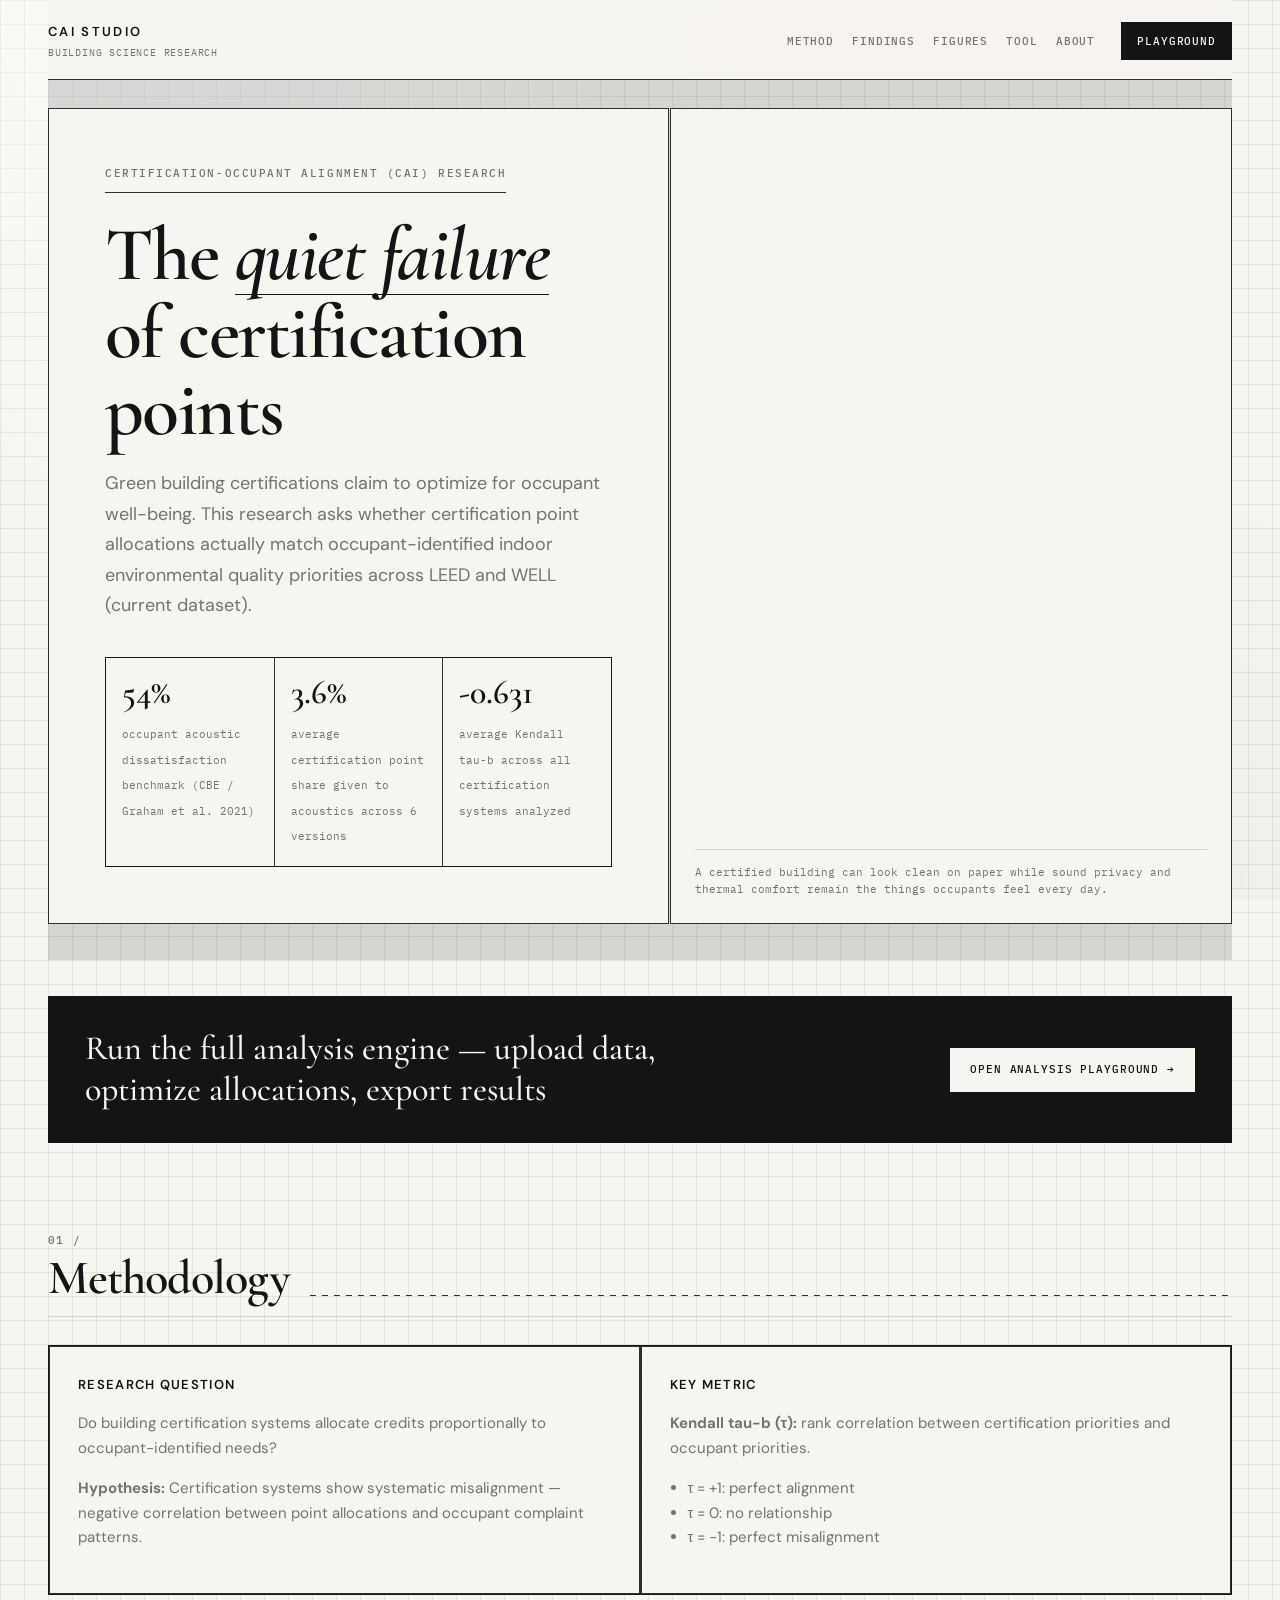
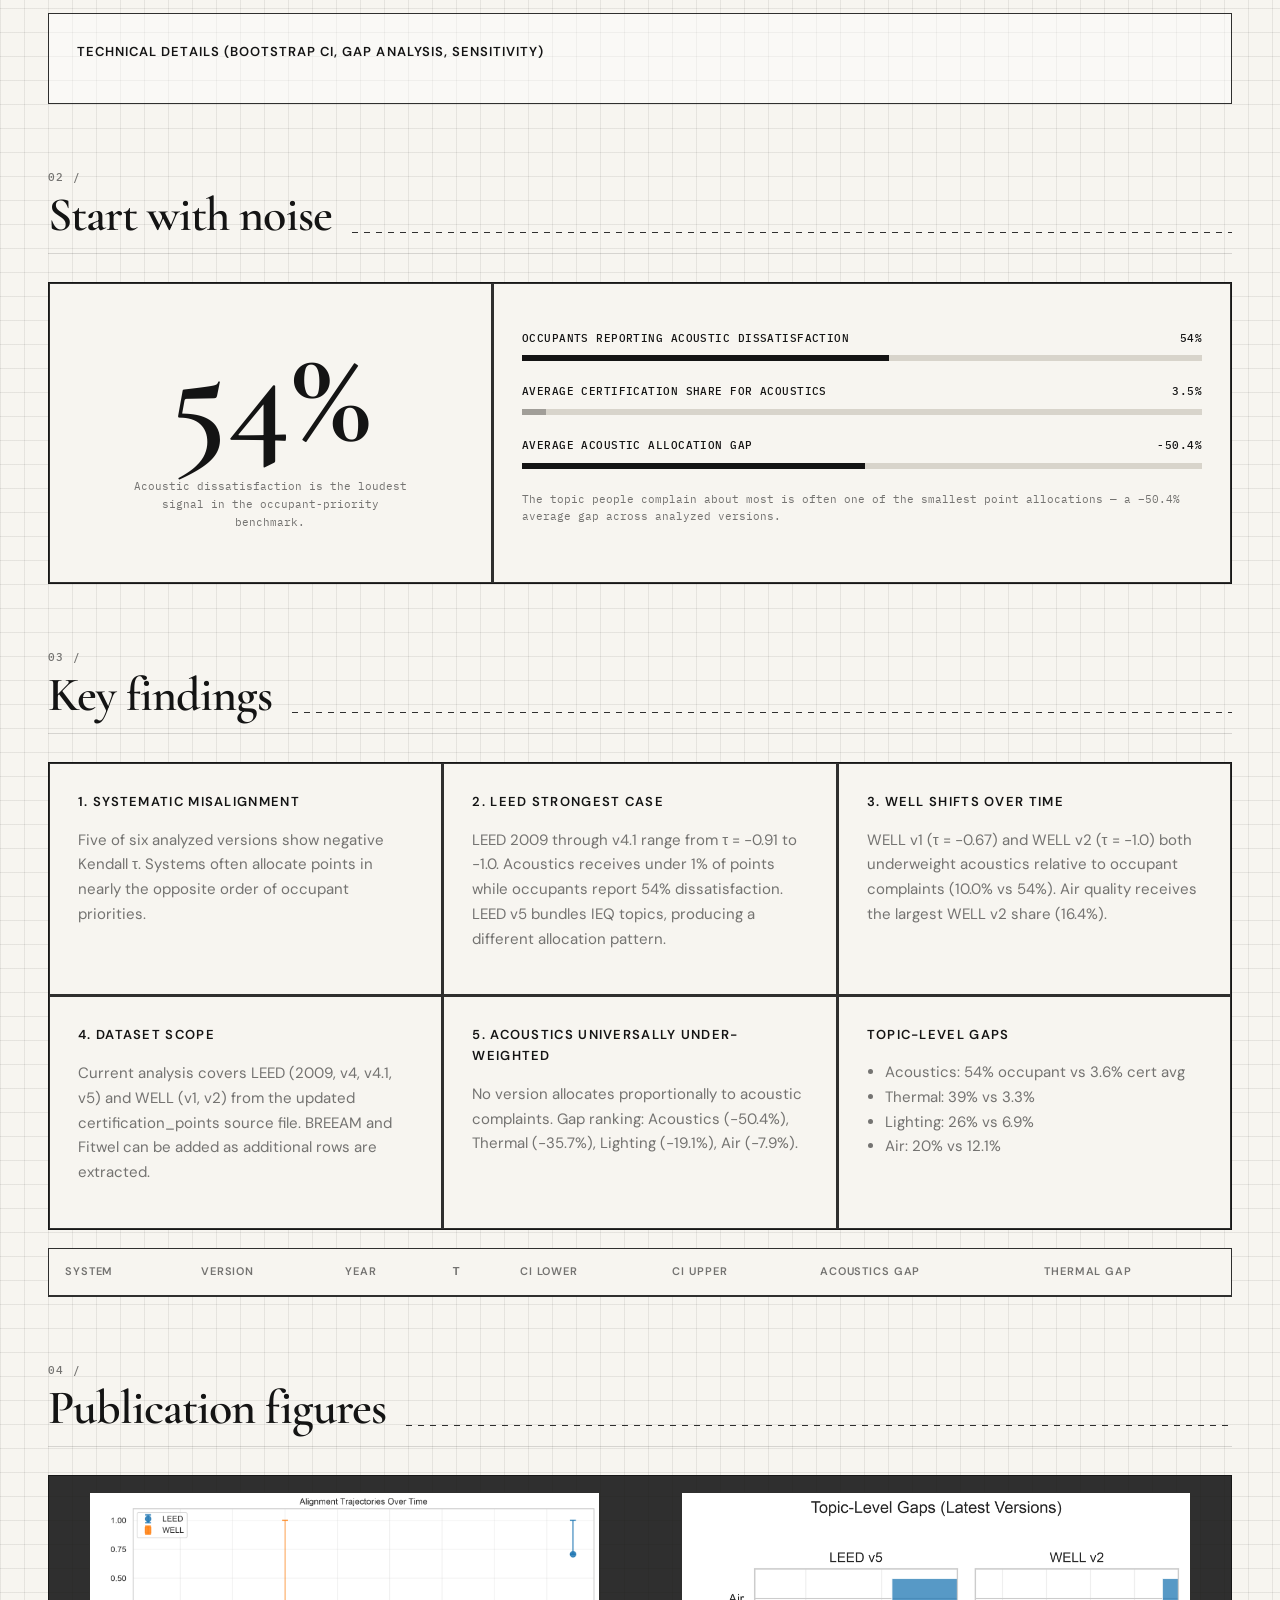
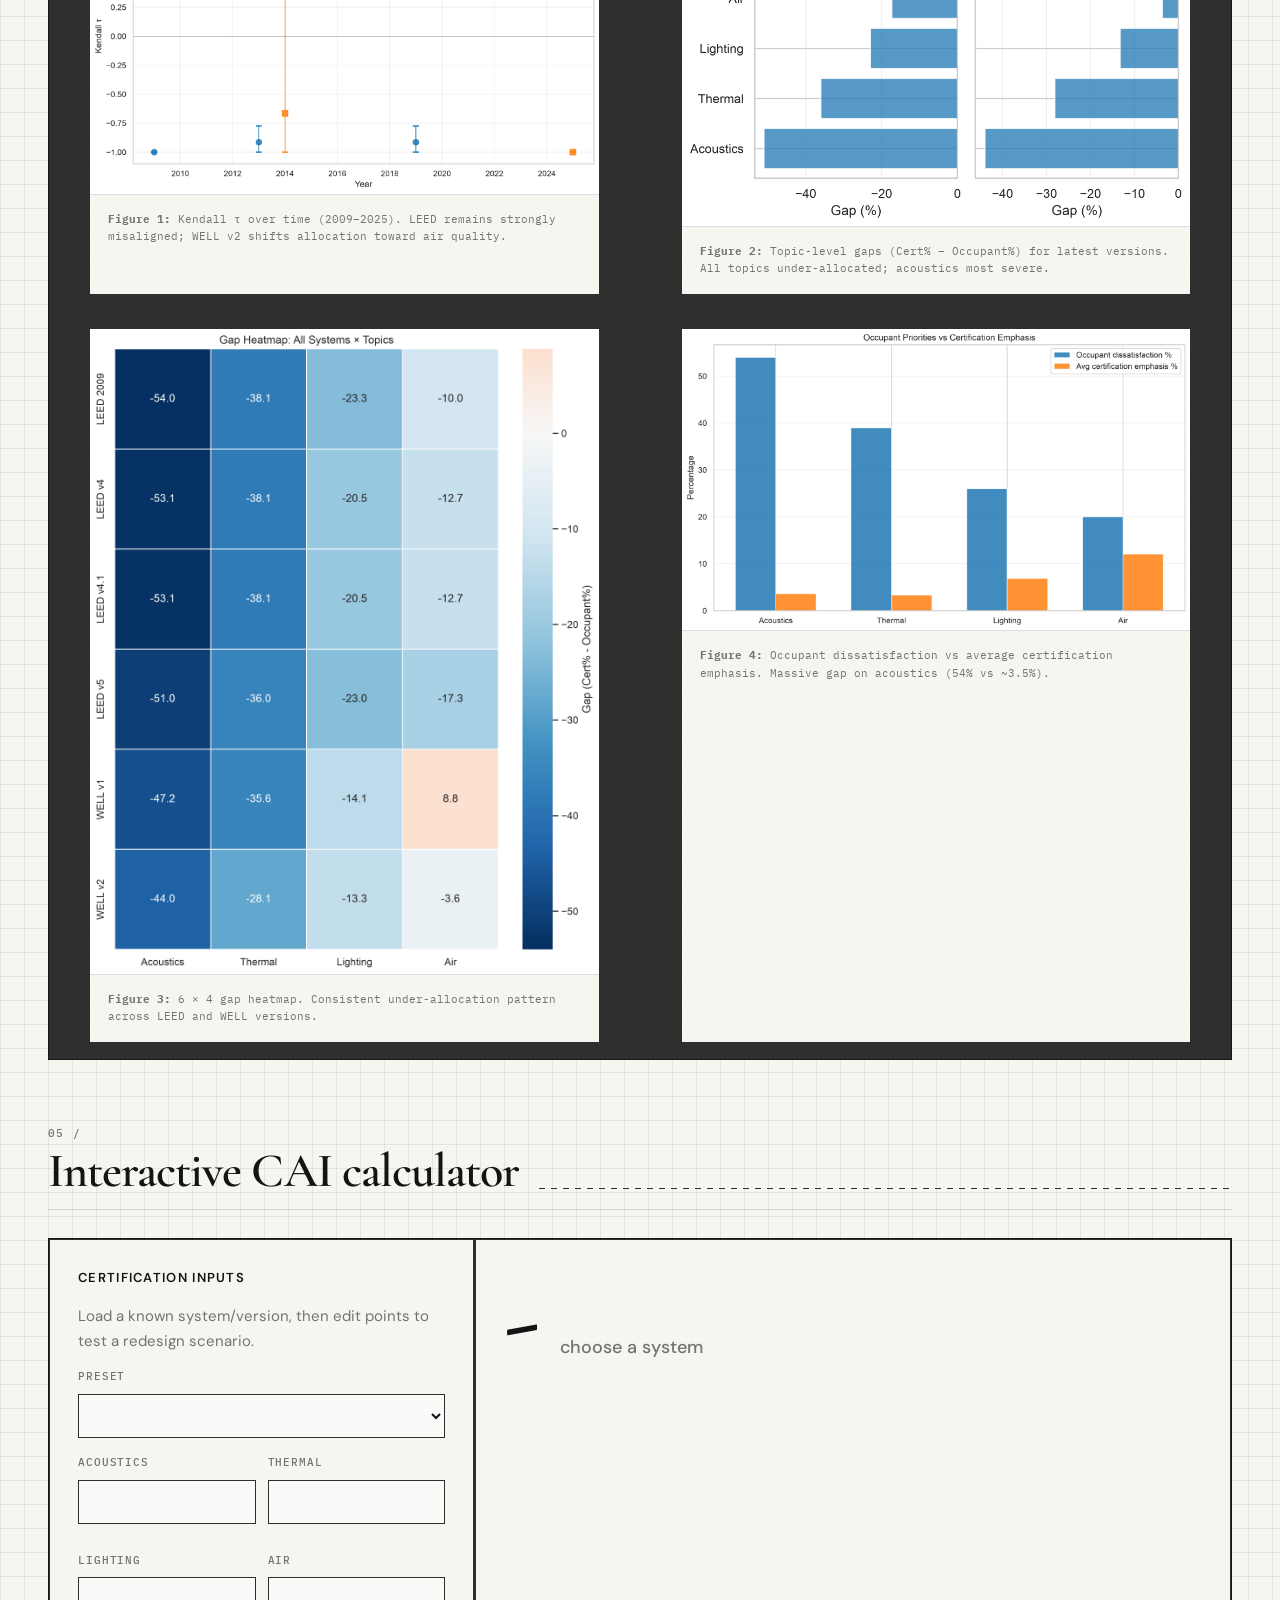
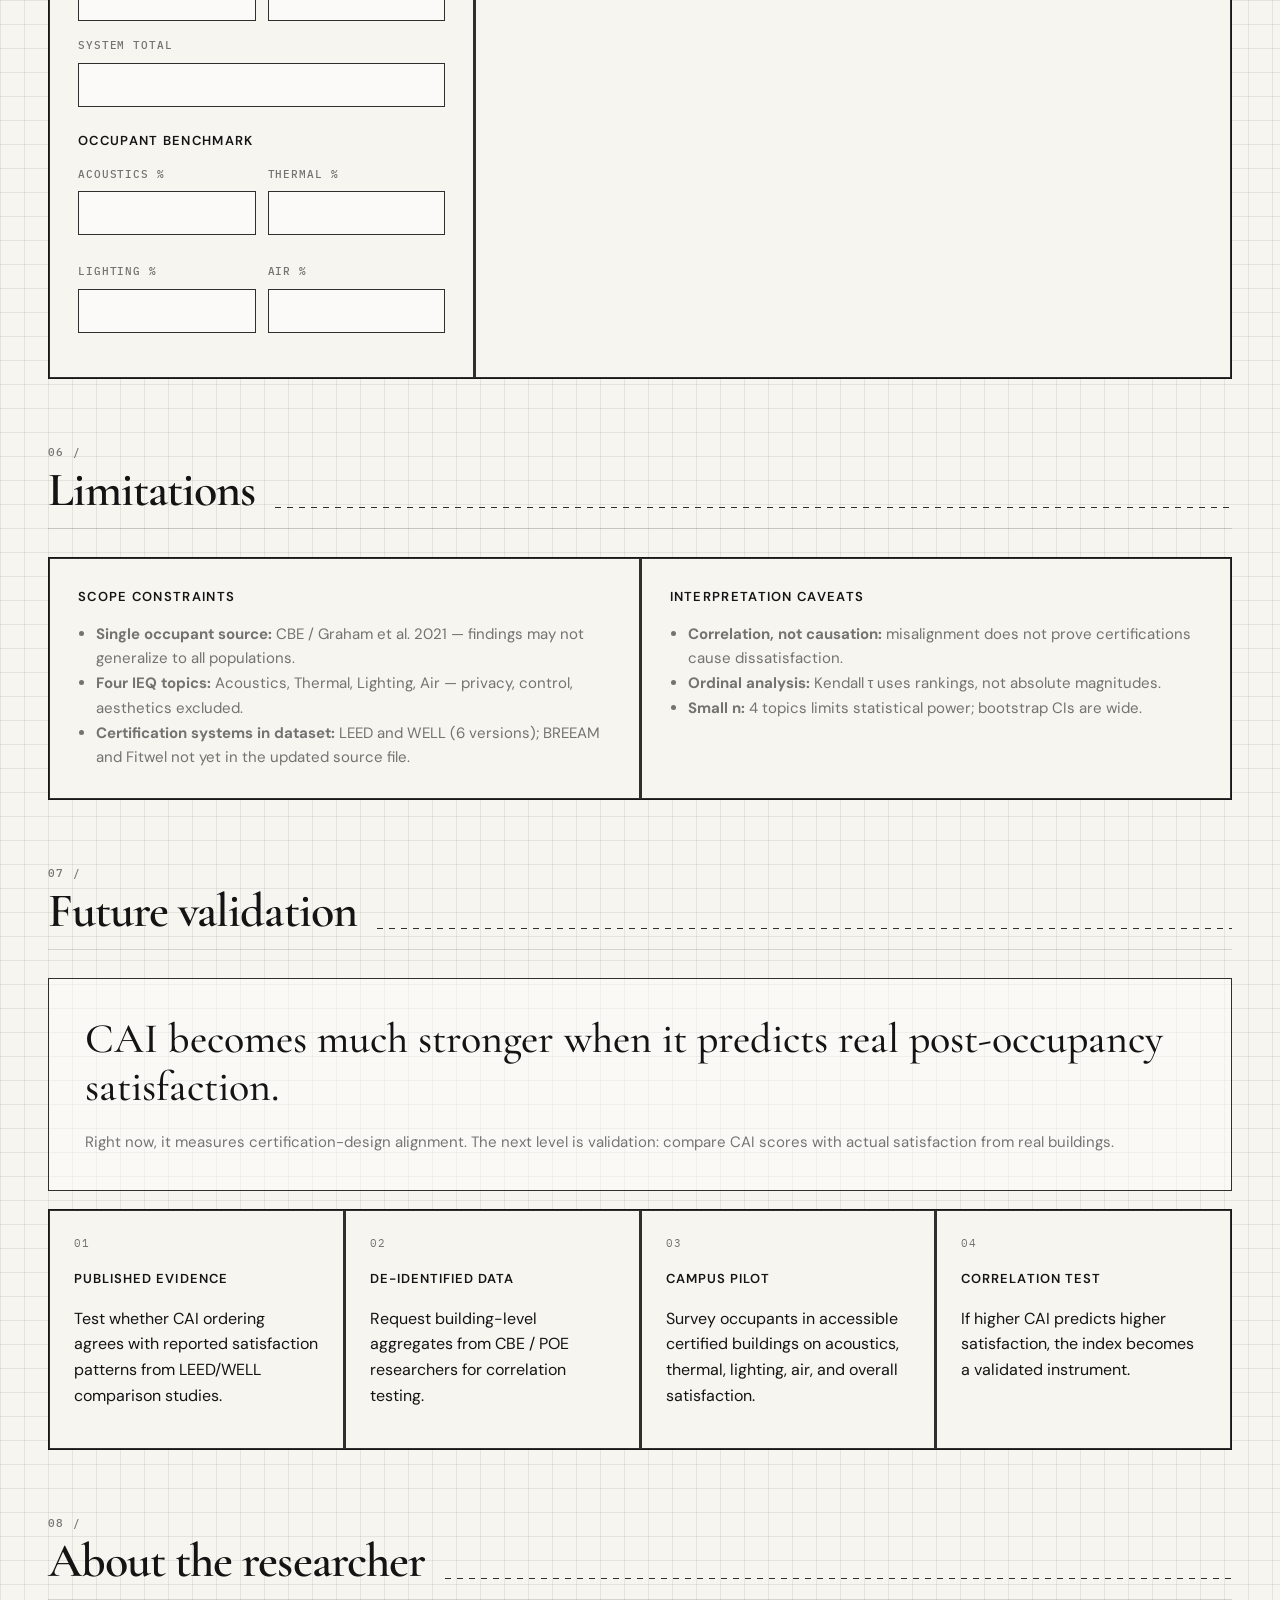
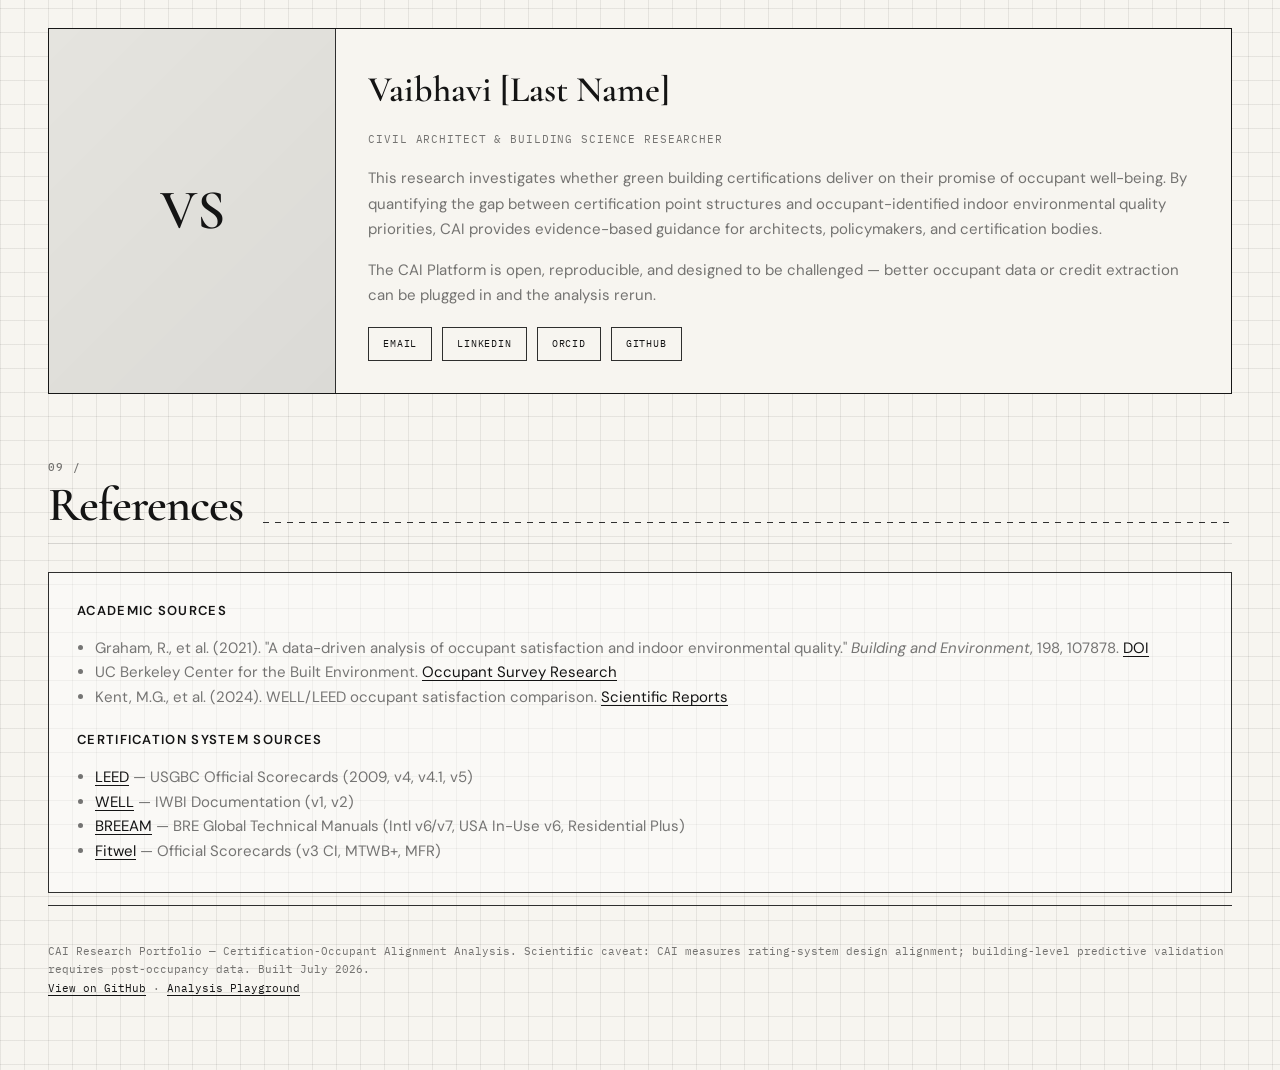
==== commit 57614f04: "Redesign portfolio with architectural studio aesthetic. Replace hand-drawn sketch styling with grid-" ====
--- a/cai_platform/web/index.html
+++ b/cai_platform/web/index.html
@@ -13,13 +13,13 @@
   <meta name="twitter:card" content="summary_large_image">
   <link rel="preconnect" href="https://fonts.googleapis.com">
   <link rel="preconnect" href="https://fonts.gstatic.com" crossorigin>
-  <link href="https://fonts.googleapis.com/css2?family=Caveat:wght@500;700&family=Patrick+Hand&display=swap" rel="stylesheet">
+  <link href="https://fonts.googleapis.com/css2?family=Cormorant+Garamond:ital,wght@0,500;0,600;0,700;1,500&family=DM+Sans:ital,opsz,wght@0,9..40,400;0,9..40,500;0,9..40,600;0,9..40,700;1,9..40,400&family=IBM+Plex+Mono:wght@400;500&display=swap" rel="stylesheet">
   <link rel="stylesheet" href="css/styles.css">
 </head>
 <body>
   <div class="page">
     <nav class="nav">
-      <div class="brand">CAI / research portfolio</div>
+      <div class="brand">CAI Studio<span class="brand-sub">Building Science Research</span></div>
       <div class="navlinks" aria-label="Page sections">
         <a href="#methodology">Method</a>
         <a href="#findings">Findings</a>
@@ -34,18 +34,18 @@
       <section class="hero" id="top">
         <div class="hero-copy sketch-box">
           <div class="eyebrow">Certification-Occupant Alignment (CAI) Research</div>
-          <h1>the <span class="scribble-under">quiet failure</span> of certification points</h1>
+          <h1>The <span class="emphasis">quiet failure</span> of certification points</h1>
           <p class="lead">
             Green building certifications claim to optimize for occupant well-being. This research asks whether certification point allocations actually match occupant-identified indoor environmental quality priorities across LEED and WELL (current dataset).
           </p>
           <div class="thesis">
-            <div style="--r:-1.2deg"><strong>54%</strong><span>occupant acoustic dissatisfaction benchmark (CBE / Graham et al. 2021)</span></div>
-            <div style="--r:.9deg"><strong id="acCertStat">3.6%</strong><span>average certification point share given to acoustics across 6 versions</span></div>
-            <div style="--r:-.5deg"><strong id="avgTauStat">-0.631</strong><span>average Kendall tau-b across all certification systems analyzed</span></div>
-          </div>
-        </div>
-
-        <div class="hero-visual sketch-box" aria-label="Pencil drawing of noisy building">
+            <div><strong>54%</strong><span>occupant acoustic dissatisfaction benchmark (CBE / Graham et al. 2021)</span></div>
+            <div><strong id="acCertStat">3.6%</strong><span>average certification point share given to acoustics across 6 versions</span></div>
+            <div><strong id="avgTauStat">-0.631</strong><span>average Kendall tau-b across all certification systems analyzed</span></div>
+          </div>
+        </div>
+
+        <div class="hero-visual sketch-box" aria-label="Architectural diagram of building and acoustic conflict">
           <canvas id="sketchCanvas"></canvas>
           <p class="caption">
             A certified building can look clean on paper while sound privacy and thermal comfort remain the things occupants feel every day.
@@ -282,19 +282,19 @@
           <span>Right now, it measures certification-design alignment. The next level is validation: compare CAI scores with actual satisfaction from real buildings.</span>
         </div>
         <div class="roadmap" style="margin-top:18px">
-          <div class="step sketch-box" style="--r:-1deg">
+          <div class="step sketch-box">
             <h3>Published evidence</h3>
             <p>Test whether CAI ordering agrees with reported satisfaction patterns from LEED/WELL comparison studies.</p>
           </div>
-          <div class="step sketch-box" style="--r:.6deg">
+          <div class="step sketch-box">
             <h3>De-identified data</h3>
             <p>Request building-level aggregates from CBE / POE researchers for correlation testing.</p>
           </div>
-          <div class="step sketch-box" style="--r:-.4deg">
+          <div class="step sketch-box">
             <h3>Campus pilot</h3>
             <p>Survey occupants in accessible certified buildings on acoustics, thermal, lighting, air, and overall satisfaction.</p>
           </div>
-          <div class="step sketch-box" style="--r:.9deg">
+          <div class="step sketch-box">
             <h3>Correlation test</h3>
             <p>If higher CAI predicts higher satisfaction, the index becomes a validated instrument.</p>
           </div>
--- a/cai_platform/web/css/styles.css
+++ b/cai_platform/web/css/styles.css
@@ -1,24 +1,32 @@
 :root {
-  --ink: #0b0b0b;
-  --paper: #fbfaf6;
-  --paper2: #f3f1ea;
-  --line: rgba(0,0,0,.82);
-  --soft: rgba(0,0,0,.62);
-  --faint: rgba(0,0,0,.22);
+  --ink: #141414;
+  --paper: #f7f5f0;
+  --paper2: #eeede8;
+  --stone: #d8d4cb;
+  --line: rgba(20, 20, 20, 0.14);
+  --line-strong: rgba(20, 20, 20, 0.88);
+  --soft: rgba(20, 20, 20, 0.58);
+  --faint: rgba(20, 20, 20, 0.08);
+  --font-display: "Cormorant Garamond", "Times New Roman", Georgia, serif;
+  --font-body: "DM Sans", "Helvetica Neue", Arial, sans-serif;
+  --font-mono: "IBM Plex Mono", ui-monospace, SFMono-Regular, Menlo, monospace;
 }
 
 * { box-sizing: border-box; }
 html { scroll-behavior: smooth; }
+
 body {
   margin: 0;
   color: var(--ink);
   background:
-    radial-gradient(circle at 12% 8%, rgba(0,0,0,.035), transparent 18%),
-    radial-gradient(circle at 85% 22%, rgba(0,0,0,.03), transparent 20%),
-    repeating-linear-gradient(0deg, rgba(0,0,0,.018) 0, rgba(0,0,0,.018) 1px, transparent 1px, transparent 9px),
+    linear-gradient(var(--faint) 1px, transparent 1px),
+    linear-gradient(90deg, var(--faint) 1px, transparent 1px),
     var(--paper);
-  font-family: "Caveat", "Patrick Hand", "Bradley Hand", "Segoe Print", system-ui, sans-serif;
-  line-height: 1.35;
+  background-size: 24px 24px, 24px 24px, auto;
+  font-family: var(--font-body);
+  font-size: 16px;
+  line-height: 1.6;
+  -webkit-font-smoothing: antialiased;
 }
 
 body:before {
@@ -26,417 +34,611 @@
   position: fixed;
   inset: 0;
   pointer-events: none;
-  opacity: .32;
-  background-image:
-    linear-gradient(96deg, transparent 0 48%, rgba(0,0,0,.025) 49%, transparent 50% 100%),
-    linear-gradient(4deg, transparent 0 80%, rgba(0,0,0,.025) 81%, transparent 82% 100%);
-  background-size: 29px 31px, 43px 47px;
-  mix-blend-mode: multiply;
-}
-
-a { color: var(--ink); text-decoration-thickness: 2px; text-underline-offset: 3px; }
-
-.page { max-width: 1220px; margin: 0 auto; padding: 18px; }
+  background:
+    radial-gradient(circle at 15% 0%, rgba(255,255,255,.55), transparent 42%),
+    radial-gradient(circle at 85% 100%, rgba(0,0,0,.03), transparent 36%);
+}
+
+a {
+  color: var(--ink);
+  text-decoration-thickness: 1px;
+  text-underline-offset: 3px;
+  transition: opacity .2s ease;
+}
+a:hover { opacity: .72; }
+
+.page {
+  position: relative;
+  max-width: 1240px;
+  margin: 0 auto;
+  padding: 0 28px 48px;
+}
+
+main { counter-reset: section; }
 
 .nav {
   position: sticky;
   top: 0;
   z-index: 10;
   display: flex;
-  gap: 10px;
+  gap: 24px;
   align-items: center;
   justify-content: space-between;
-  padding: 12px 0 8px;
-  background: linear-gradient(var(--paper), rgba(251,250,246,.92));
-  border-bottom: 2px solid var(--line);
-  transform: rotate(-.1deg);
-}
+  padding: 22px 0 18px;
+  background: rgba(247, 245, 240, 0.92);
+  backdrop-filter: blur(8px);
+  border-bottom: 1px solid var(--line-strong);
+}
+
 .brand {
-  font-size: 18px;
-  font-weight: 900;
-  letter-spacing: .03em;
-  text-transform: uppercase;
-}
-.navlinks { display: flex; flex-wrap: wrap; gap: 8px; justify-content: flex-end; }
-.navlinks a, .navlinks .playground-btn {
+  display: flex;
+  flex-direction: column;
+  gap: 2px;
+  font-family: var(--font-body);
+  font-size: 13px;
+  font-weight: 600;
+  letter-spacing: 0.18em;
+  text-transform: uppercase;
+}
+
+.brand-sub {
+  font-family: var(--font-mono);
+  font-size: 10px;
+  font-weight: 400;
+  letter-spacing: 0.08em;
+  color: var(--soft);
+  text-transform: uppercase;
+}
+
+.navlinks {
+  display: flex;
+  flex-wrap: wrap;
+  gap: 6px 18px;
+  justify-content: flex-end;
+  align-items: center;
+}
+
+.navlinks a,
+.navlinks .playground-btn {
   display: inline-flex;
   align-items: center;
-  min-height: 34px;
-  padding: 6px 10px;
-  border: 2px solid var(--line);
-  border-radius: 46% 54% 48% 52% / 54% 43% 57% 46%;
-  background: rgba(255,255,255,.42);
+  min-height: 36px;
+  padding: 0;
+  border: 0;
+  background: transparent;
   text-decoration: none;
-  font-size: 13px;
-  font-weight: 800;
-}
-.navlinks a:nth-child(2n) { transform: rotate(.7deg); }
-.navlinks a:nth-child(2n+1) { transform: rotate(-.6deg); }
+  font-family: var(--font-mono);
+  font-size: 11px;
+  font-weight: 500;
+  letter-spacing: 0.08em;
+  text-transform: uppercase;
+  color: var(--soft);
+}
+
+.navlinks a:hover,
+.navlinks .playground-btn:hover {
+  color: var(--ink);
+  opacity: 1;
+}
+
 .navlinks .playground-btn {
+  min-height: 38px;
+  padding: 0 16px;
+  margin-left: 8px;
   background: var(--ink);
   color: var(--paper);
-  transform: rotate(.4deg);
 }
 
 .sketch-box {
   position: relative;
-  border: 3px solid var(--line);
-  border-radius: 19px 13px 17px 12px / 12px 20px 10px 18px;
-  background: rgba(255,255,255,.36);
-  box-shadow:
-    4px 5px 0 rgba(0,0,0,.08),
-    inset 0 0 0 1px rgba(0,0,0,.2);
-}
+  border: 1px solid var(--line-strong);
+  border-radius: 0;
+  background: rgba(255, 255, 255, 0.42);
+  box-shadow: none;
+}
+
 .sketch-box:before,
-.sketch-box:after {
-  content: "";
-  position: absolute;
-  inset: 5px -4px -5px 4px;
-  border: 1px solid rgba(0,0,0,.45);
-  border-radius: 15px 20px 12px 18px / 19px 11px 17px 10px;
-  pointer-events: none;
-  transform: rotate(.35deg);
-}
-.sketch-box:after {
-  inset: -4px 7px 7px -5px;
-  border-color: rgba(0,0,0,.26);
-  transform: rotate(-.45deg);
-}
+.sketch-box:after { content: none; }
 
 .hero {
   display: grid;
-  grid-template-columns: minmax(0, 1.03fr) minmax(310px, .97fr);
-  gap: 20px;
-  min-height: calc(100vh - 82px);
+  grid-template-columns: minmax(0, 1.05fr) minmax(300px, 0.95fr);
+  gap: 1px;
+  min-height: calc(100vh - 96px);
   align-items: stretch;
-  padding: 18px 0 24px;
-}
-.hero-copy { padding: clamp(18px, 4vw, 38px); display: flex; flex-direction: column; justify-content: center; }
+  padding: 28px 0 36px;
+  background: var(--line);
+}
+
+.hero-copy,
+.hero-visual {
+  background: var(--paper);
+}
+
+.hero-copy {
+  padding: clamp(28px, 5vw, 56px);
+  display: flex;
+  flex-direction: column;
+  justify-content: center;
+}
+
 .eyebrow {
   width: max-content;
   max-width: 100%;
-  padding: 6px 12px;
-  border: 2px solid var(--ink);
-  border-radius: 50% 45% 54% 46% / 41% 52% 44% 58%;
-  font-size: 13px;
-  font-weight: 900;
-  text-transform: uppercase;
-  letter-spacing: .06em;
-  transform: rotate(-1.4deg);
-  background: rgba(255,255,255,.35);
-}
+  padding: 0 0 10px;
+  border: 0;
+  border-bottom: 1px solid var(--line-strong);
+  border-radius: 0;
+  font-family: var(--font-mono);
+  font-size: 11px;
+  font-weight: 500;
+  text-transform: uppercase;
+  letter-spacing: 0.14em;
+  color: var(--soft);
+  background: transparent;
+}
+
 h1 {
-  margin: 22px 0 14px;
-  font-size: clamp(42px, 7.5vw, 88px);
-  line-height: .88;
-  letter-spacing: 0;
-  font-weight: 950;
-  text-transform: uppercase;
-}
-.scribble-under {
-  display: inline-block;
+  margin: 24px 0 18px;
+  font-family: var(--font-display);
+  font-size: clamp(42px, 6vw, 76px);
+  line-height: 1.02;
+  letter-spacing: -0.02em;
+  font-weight: 600;
+  text-transform: none;
+}
+
+.emphasis {
+  font-style: italic;
   position: relative;
 }
-.scribble-under:after {
+
+.emphasis:after {
   content: "";
   position: absolute;
   left: 0;
   right: 0;
-  bottom: -5px;
-  height: 10px;
-  border-bottom: 4px solid var(--ink);
-  border-radius: 50%;
-  transform: rotate(-1.5deg);
-}
+  bottom: 0.08em;
+  height: 1px;
+  background: var(--ink);
+}
+
 .lead {
-  max-width: 760px;
+  max-width: 640px;
   margin: 0;
-  font-family: ui-monospace, SFMono-Regular, Menlo, Consolas, monospace;
-  font-size: clamp(16px, 2.1vw, 22px);
-  line-height: 1.48;
-}
+  font-family: var(--font-body);
+  font-size: clamp(16px, 1.8vw, 18px);
+  line-height: 1.7;
+  color: var(--soft);
+}
+
 .thesis {
-  margin-top: 26px;
+  margin-top: 36px;
   display: grid;
   grid-template-columns: repeat(3, 1fr);
-  gap: 12px;
-}
+  gap: 1px;
+  background: var(--line-strong);
+  border: 1px solid var(--line-strong);
+}
+
 .thesis div {
-  min-height: 116px;
-  padding: 14px;
-  border: 2px solid var(--line);
-  border-radius: 13px 18px 12px 15px / 19px 11px 17px 12px;
-  background: rgba(255,255,255,.28);
-  transform: rotate(var(--r));
-}
-.thesis strong { display: block; font-size: 26px; line-height: 1; margin-bottom: 8px; }
-.thesis span { font-family: ui-monospace, SFMono-Regular, Menlo, Consolas, monospace; font-size: 12px; }
+  min-height: 120px;
+  padding: 18px 16px;
+  border: 0;
+  border-radius: 0;
+  background: var(--paper);
+}
+
+.thesis strong {
+  display: block;
+  font-family: var(--font-display);
+  font-size: 34px;
+  line-height: 1;
+  margin-bottom: 10px;
+  font-weight: 600;
+}
+
+.thesis span {
+  font-family: var(--font-mono);
+  font-size: 11px;
+  line-height: 1.5;
+  color: var(--soft);
+}
 
 .hero-visual {
-  padding: 16px;
+  padding: 24px;
   overflow: hidden;
   min-height: 620px;
   display: flex;
   flex-direction: column;
 }
+
 #sketchCanvas {
   width: 100%;
   flex: 1;
   min-height: 420px;
   display: block;
-  filter: contrast(1.06);
-}
+}
+
 .caption {
-  margin: 12px 0 0;
-  font-family: ui-monospace, SFMono-Regular, Menlo, Consolas, monospace;
-  font-size: 13px;
-  color: var(--soft);
-  border-top: 2px dashed var(--faint);
-  padding-top: 10px;
-}
-
-section { padding: 34px 0; }
+  margin: 16px 0 0;
+  font-family: var(--font-mono);
+  font-size: 11px;
+  line-height: 1.6;
+  color: var(--soft);
+  border-top: 1px solid var(--line);
+  padding-top: 14px;
+}
+
+section:not(#top) {
+  padding: 56px 0 12px;
+  counter-increment: section;
+}
+
 .section-title {
   display: grid;
   grid-template-columns: auto 1fr;
-  gap: 14px;
+  gap: 20px;
   align-items: end;
-  margin-bottom: 18px;
-}
+  margin-bottom: 28px;
+  padding-bottom: 14px;
+  border-bottom: 1px solid var(--line);
+}
+
 .section-title h2 {
   margin: 0;
-  font-size: clamp(30px, 4vw, 52px);
-  line-height: .96;
-  text-transform: uppercase;
-}
+  font-family: var(--font-display);
+  font-size: clamp(32px, 4vw, 48px);
+  line-height: 1;
+  font-weight: 600;
+  text-transform: none;
+  letter-spacing: -0.02em;
+}
+
+.section-title h2:before {
+  content: counter(section, decimal-leading-zero) " / ";
+  display: block;
+  margin-bottom: 8px;
+  font-family: var(--font-mono);
+  font-size: 11px;
+  font-weight: 500;
+  letter-spacing: 0.12em;
+  text-transform: uppercase;
+  color: var(--soft);
+}
+
 .section-title .rule {
-  height: 15px;
-  border-top: 4px solid var(--ink);
-  border-bottom: 1px solid var(--ink);
-  transform: rotate(-.2deg);
-}
-
-.grid-2 { display: grid; grid-template-columns: 1fr 1fr; gap: 18px; }
-.grid-3 { display: grid; grid-template-columns: repeat(3, 1fr); gap: 16px; }
-.grid-4 { display: grid; grid-template-columns: repeat(2, 1fr); gap: 18px; }
-.panel { padding: 20px; }
+  height: 1px;
+  background: repeating-linear-gradient(
+    90deg,
+    var(--line-strong) 0 6px,
+    transparent 6px 12px
+  );
+  transform: none;
+  margin-bottom: 6px;
+}
+
+.grid-2 { display: grid; grid-template-columns: 1fr 1fr; gap: 1px; background: var(--line-strong); border: 1px solid var(--line-strong); }
+.grid-3 { display: grid; grid-template-columns: repeat(3, 1fr); gap: 1px; background: var(--line-strong); border: 1px solid var(--line-strong); }
+.grid-4 { display: grid; grid-template-columns: repeat(2, 1fr); gap: 1px; background: var(--line-strong); border: 1px solid var(--line-strong); }
+
+.grid-2 > *,
+.grid-3 > *,
+.grid-4 > * {
+  background: var(--paper);
+}
+
+.panel { padding: 28px; }
 .panel h3 {
-  margin: 0 0 10px;
-  font-size: 24px;
-  text-transform: uppercase;
-  line-height: 1;
-}
-.panel p, .panel li {
-  font-family: ui-monospace, SFMono-Regular, Menlo, Consolas, monospace;
-  font-size: 14px;
-  line-height: 1.55;
-}
-.panel ul { padding-left: 20px; margin: 10px 0 0; }
+  margin: 0 0 14px;
+  font-family: var(--font-body);
+  font-size: 13px;
+  font-weight: 600;
+  letter-spacing: 0.1em;
+  text-transform: uppercase;
+}
+
+.panel p,
+.panel li {
+  font-family: var(--font-body);
+  font-size: 15px;
+  line-height: 1.65;
+  color: var(--soft);
+}
+
+.panel ul { padding-left: 18px; margin: 10px 0 0; }
 
 .noise-strip {
   display: grid;
-  grid-template-columns: minmax(230px, .8fr) minmax(0, 1.2fr);
-  gap: 16px;
+  grid-template-columns: minmax(240px, 0.75fr) minmax(0, 1.25fr);
+  gap: 1px;
   align-items: stretch;
-}
+  background: var(--line-strong);
+  border: 1px solid var(--line-strong);
+}
+
+.noise-strip > * { background: var(--paper); }
+
 .big-number {
   display: flex;
   flex-direction: column;
   justify-content: center;
   align-items: center;
-  min-height: 290px;
-  padding: 22px;
+  min-height: 300px;
+  padding: 28px;
   text-align: center;
 }
+
 .big-number b {
-  font-size: clamp(86px, 15vw, 170px);
-  line-height: .8;
-  font-weight: 950;
-}
+  font-family: var(--font-display);
+  font-size: clamp(72px, 12vw, 140px);
+  line-height: 0.9;
+  font-weight: 600;
+}
+
 .big-number span {
-  max-width: 290px;
-  margin-top: 16px;
-  font-family: ui-monospace, SFMono-Regular, Menlo, Consolas, monospace;
-  font-size: 14px;
-}
-.bars { padding: 22px; }
-.bar-row { margin: 15px 0 20px; }
+  max-width: 280px;
+  margin-top: 18px;
+  font-family: var(--font-mono);
+  font-size: 11px;
+  line-height: 1.6;
+  color: var(--soft);
+}
+
+.bars { padding: 28px; }
+.bar-row { margin: 18px 0 22px; }
 .bar-label {
   display: flex;
   justify-content: space-between;
   gap: 10px;
-  margin-bottom: 6px;
-  font-family: ui-monospace, SFMono-Regular, Menlo, Consolas, monospace;
-  font-size: 13px;
-  font-weight: 800;
-}
+  margin-bottom: 8px;
+  font-family: var(--font-mono);
+  font-size: 11px;
+  font-weight: 500;
+  letter-spacing: 0.04em;
+  text-transform: uppercase;
+}
+
 .bar-track {
   position: relative;
-  height: 28px;
-  border: 2px solid var(--ink);
-  border-radius: 11px 8px 12px 10px / 9px 13px 8px 12px;
-  background: repeating-linear-gradient(135deg, rgba(0,0,0,.06) 0 2px, transparent 2px 7px);
-}
+  height: 6px;
+  border: 0;
+  border-radius: 0;
+  background: var(--stone);
+}
+
 .bar-fill {
   height: 100%;
   width: var(--w);
-  background: repeating-linear-gradient(90deg, rgba(0,0,0,.9) 0 2px, rgba(0,0,0,.68) 2px 4px);
-  border-right: 3px solid var(--ink);
-  border-radius: 8px 4px 5px 8px;
-}
-.bar-fill.light {
-  background: repeating-linear-gradient(90deg, rgba(0,0,0,.18) 0 2px, rgba(0,0,0,.08) 2px 4px);
-}
-
-.result-table { overflow-x: auto; padding: 12px; }
-table { width: 100%; border-collapse: collapse; min-width: 860px; font-family: ui-monospace, SFMono-Regular, Menlo, Consolas, monospace; }
-th, td { padding: 10px 10px; border-bottom: 2px solid rgba(0,0,0,.32); text-align: left; }
+  background: var(--ink);
+  border: 0;
+  border-radius: 0;
+}
+
+.bar-fill.light { background: rgba(20, 20, 20, 0.28); }
+
+.result-table { overflow-x: auto; padding: 0; border: 1px solid var(--line-strong); }
+table {
+  width: 100%;
+  border-collapse: collapse;
+  min-width: 860px;
+  font-family: var(--font-mono);
+  font-size: 12px;
+  background: var(--paper);
+}
+
+th, td {
+  padding: 14px 16px;
+  border-bottom: 1px solid var(--line);
+  text-align: left;
+}
+
 th {
-  font-family: "Caveat", "Patrick Hand", "Segoe Print", system-ui, sans-serif;
-  font-size: 16px;
-  text-transform: uppercase;
-  border-bottom: 3px solid var(--ink);
-}
+  font-family: var(--font-body);
+  font-size: 11px;
+  font-weight: 600;
+  letter-spacing: 0.08em;
+  text-transform: uppercase;
+  border-bottom: 1px solid var(--line-strong);
+  color: var(--soft);
+}
+
 td.num { text-align: right; font-variant-numeric: tabular-nums; }
-.bad { font-weight: 900; }
+.bad { font-weight: 600; }
 
 .tool-wrap {
   display: grid;
-  grid-template-columns: minmax(300px, .72fr) minmax(0, 1.28fr);
-  gap: 18px;
-}
-.control { margin: 0 0 12px; }
+  grid-template-columns: minmax(300px, 0.72fr) minmax(0, 1.28fr);
+  gap: 1px;
+  background: var(--line-strong);
+  border: 1px solid var(--line-strong);
+}
+
+.tool-wrap > * { background: var(--paper); }
+
+.control { margin: 0 0 16px; }
 label {
   display: block;
-  font-size: 15px;
-  font-weight: 900;
-  margin-bottom: 5px;
-  text-transform: uppercase;
-}
+  font-family: var(--font-mono);
+  font-size: 11px;
+  font-weight: 500;
+  letter-spacing: 0.08em;
+  margin-bottom: 8px;
+  text-transform: uppercase;
+  color: var(--soft);
+}
+
 select, input {
   width: 100%;
-  min-height: 42px;
-  padding: 8px 10px;
+  min-height: 44px;
+  padding: 10px 12px;
   color: var(--ink);
-  background: rgba(255,255,255,.5);
-  border: 2px solid var(--ink);
-  border-radius: 10px 8px 11px 7px / 8px 10px 7px 11px;
-  font-family: ui-monospace, SFMono-Regular, Menlo, Consolas, monospace;
+  background: rgba(255,255,255,.55);
+  border: 1px solid var(--line-strong);
+  border-radius: 0;
+  font-family: var(--font-body);
   font-size: 14px;
   outline: none;
 }
-input:focus, select:focus { box-shadow: 0 0 0 3px rgba(0,0,0,.14); }
-.mini-grid { display: grid; grid-template-columns: 1fr 1fr; gap: 10px; }
-.score-card { padding: 20px; min-height: 100%; }
-.score-line { display: flex; align-items: baseline; gap: 16px; flex-wrap: wrap; }
-.tau { font-size: clamp(70px, 11vw, 132px); line-height: .82; font-weight: 950; }
-.verdict { max-width: 420px; font-size: 27px; font-weight: 950; text-transform: uppercase; line-height: 1; }
-.order-note, .small-note, .source-note {
-  font-family: ui-monospace, SFMono-Regular, Menlo, Consolas, monospace;
-  font-size: 13px;
-  color: var(--soft);
-}
-.gap-list { margin-top: 18px; display: grid; gap: 10px; }
+
+input:focus, select:focus { box-shadow: inset 0 0 0 1px var(--ink); }
+
+.mini-grid { display: grid; grid-template-columns: 1fr 1fr; gap: 12px; }
+.score-card { padding: 28px; min-height: 100%; }
+.score-line { display: flex; align-items: baseline; gap: 20px; flex-wrap: wrap; }
+
+.tau {
+  font-family: var(--font-display);
+  font-size: clamp(64px, 10vw, 112px);
+  line-height: 0.9;
+  font-weight: 600;
+}
+
+.verdict {
+  max-width: 420px;
+  font-family: var(--font-body);
+  font-size: 18px;
+  font-weight: 500;
+  line-height: 1.35;
+  text-transform: none;
+  color: var(--soft);
+}
+
+.order-note,
+.small-note,
+.source-note {
+  font-family: var(--font-mono);
+  font-size: 11px;
+  line-height: 1.6;
+  color: var(--soft);
+}
+
+.gap-list { margin-top: 22px; display: grid; gap: 12px; }
 .gap-item {
   display: grid;
   grid-template-columns: 112px 1fr 70px;
-  gap: 10px;
+  gap: 12px;
   align-items: center;
-  font-family: ui-monospace, SFMono-Regular, Menlo, Consolas, monospace;
-  font-size: 13px;
-}
+  font-family: var(--font-mono);
+  font-size: 11px;
+}
+
 .gap-sketch {
-  height: 18px;
-  border: 1px solid var(--ink);
-  background: repeating-linear-gradient(90deg, rgba(0,0,0,.08) 0 2px, transparent 2px 5px);
+  height: 6px;
+  border: 0;
+  background: var(--stone);
   position: relative;
 }
+
 .gap-sketch span {
   position: absolute;
-  right: 50%;
+  left: 50%;
   top: 0;
   bottom: 0;
   width: var(--w);
-  background: rgba(0,0,0,.82);
+  background: var(--ink);
 }
 
 .roadmap {
   display: grid;
   grid-template-columns: repeat(4, 1fr);
-  gap: 12px;
+  gap: 1px;
   counter-reset: step;
-}
+  background: var(--line-strong);
+  border: 1px solid var(--line-strong);
+}
+
+.roadmap > * { background: var(--paper); }
+
 .step {
-  padding: 18px;
-  min-height: 210px;
-  transform: rotate(var(--r));
-}
+  padding: 24px;
+  min-height: 220px;
+}
+
 .step:before {
   counter-increment: step;
-  content: counter(step);
-  display: grid;
-  place-items: center;
-  width: 42px;
-  height: 42px;
-  border: 3px solid var(--ink);
-  border-radius: 50% 43% 54% 46% / 48% 55% 42% 52%;
-  font-size: 25px;
-  font-weight: 950;
-  margin-bottom: 12px;
+  content: counter(step, decimal-leading-zero);
+  display: block;
+  font-family: var(--font-mono);
+  font-size: 11px;
+  letter-spacing: 0.1em;
+  color: var(--soft);
+  margin-bottom: 16px;
+}
+
+.step h3 {
+  font-family: var(--font-body);
+  font-size: 13px;
+  font-weight: 600;
+  letter-spacing: 0.08em;
+  text-transform: uppercase;
 }
 
 .quote {
-  padding: 26px;
-  font-size: clamp(25px, 4vw, 48px);
-  line-height: 1.02;
-  font-weight: 950;
-  text-transform: uppercase;
-  transform: rotate(-.35deg);
-}
+  padding: 36px;
+  font-family: var(--font-display);
+  font-size: clamp(28px, 4vw, 42px);
+  line-height: 1.15;
+  font-weight: 500;
+  text-transform: none;
+}
+
 .quote span {
   display: block;
-  margin-top: 15px;
-  font-family: ui-monospace, SFMono-Regular, Menlo, Consolas, monospace;
-  font-size: 14px;
-  line-height: 1.5;
-  font-weight: 500;
-  text-transform: none;
+  margin-top: 18px;
+  font-family: var(--font-body);
+  font-size: 15px;
+  line-height: 1.65;
+  font-weight: 400;
+  color: var(--soft);
 }
 
 .figure-card {
-  padding: 16px;
+  padding: 0;
   display: flex;
   flex-direction: column;
-  gap: 10px;
-}
+  gap: 0;
+  border: 1px solid var(--line-strong);
+  background: var(--paper);
+}
+
 .figure-card img {
   width: 100%;
   height: auto;
-  border: 2px solid var(--ink);
-  border-radius: 8px;
+  border: 0;
+  border-bottom: 1px solid var(--line);
+  border-radius: 0;
   background: white;
 }
+
 .figure-card figcaption {
-  font-family: ui-monospace, SFMono-Regular, Menlo, Consolas, monospace;
-  font-size: 13px;
-  color: var(--soft);
-  line-height: 1.5;
-}
-
-details.methodology {
-  padding: 20px;
-}
+  padding: 16px 18px;
+  font-family: var(--font-mono);
+  font-size: 11px;
+  line-height: 1.6;
+  color: var(--soft);
+}
+
+details.methodology { padding: 28px; }
 details.methodology summary {
   cursor: pointer;
-  font-size: 20px;
-  font-weight: 900;
-  text-transform: uppercase;
-  margin-bottom: 10px;
-}
-details.methodology p, details.methodology li {
-  font-family: ui-monospace, SFMono-Regular, Menlo, Consolas, monospace;
-  font-size: 14px;
-  line-height: 1.55;
+  font-family: var(--font-body);
+  font-size: 13px;
+  font-weight: 600;
+  letter-spacing: 0.08em;
+  text-transform: uppercase;
+  margin-bottom: 12px;
+  list-style: none;
+}
+
+details.methodology summary::-webkit-details-marker { display: none; }
+
+details.methodology p,
+details.methodology li {
+  font-family: var(--font-body);
+  font-size: 15px;
+  line-height: 1.65;
+  color: var(--soft);
 }
 
 .cta-banner {
@@ -444,79 +646,116 @@
   flex-wrap: wrap;
   align-items: center;
   justify-content: space-between;
-  gap: 16px;
-  padding: 24px 28px;
-  margin: 18px 0;
-}
+  gap: 20px;
+  padding: 32px 36px;
+  margin: 36px 0;
+  background: var(--ink);
+  color: var(--paper);
+  border: 1px solid var(--ink);
+}
+
 .cta-banner h3 {
   margin: 0;
-  font-size: clamp(24px, 4vw, 36px);
-  text-transform: uppercase;
-  max-width: 620px;
-}
+  font-family: var(--font-display);
+  font-size: clamp(24px, 3vw, 34px);
+  font-weight: 500;
+  max-width: 640px;
+  line-height: 1.2;
+  text-transform: none;
+}
+
 .cta-banner a {
   display: inline-flex;
   align-items: center;
-  min-height: 48px;
-  padding: 10px 20px;
-  background: var(--ink);
-  color: var(--paper);
+  min-height: 44px;
+  padding: 0 20px;
+  background: var(--paper);
+  color: var(--ink);
   text-decoration: none;
-  font-family: ui-monospace, SFMono-Regular, Menlo, Consolas, monospace;
-  font-size: 14px;
-  font-weight: 800;
-  border-radius: 12px 8px 11px 9px / 9px 12px 8px 10px;
-  transform: rotate(-.3deg);
-}
+  font-family: var(--font-mono);
+  font-size: 11px;
+  font-weight: 500;
+  letter-spacing: 0.08em;
+  text-transform: uppercase;
+  border-radius: 0;
+}
+
+.cta-banner a:hover { opacity: 0.85; }
 
 .about-grid {
   display: grid;
-  grid-template-columns: minmax(200px, .35fr) minmax(0, 1fr);
-  gap: 20px;
-  padding: 24px;
-}
+  grid-template-columns: minmax(200px, 0.32fr) minmax(0, 1fr);
+  gap: 1px;
+  padding: 0;
+  background: var(--line-strong);
+  border: 1px solid var(--line-strong);
+}
+
+.about-grid > * { background: var(--paper); }
+
 .about-photo {
-  min-height: 220px;
-  border: 3px solid var(--ink);
-  border-radius: 50% 45% 52% 48% / 48% 52% 45% 55%;
-  background: repeating-linear-gradient(135deg, rgba(0,0,0,.06) 0 3px, transparent 3px 9px);
+  min-height: 280px;
+  border: 0;
+  border-radius: 0;
+  background:
+    linear-gradient(135deg, rgba(0,0,0,.04), rgba(0,0,0,.08)),
+    var(--paper2);
   display: grid;
   place-items: center;
-  font-size: 48px;
-  font-weight: 950;
-  transform: rotate(-1deg);
-}
+  font-family: var(--font-display);
+  font-size: 56px;
+  font-weight: 600;
+}
+
+.about-meta { padding: 32px; }
+
 .about-meta h3 {
-  margin: 0 0 6px;
-  font-size: 32px;
-  text-transform: uppercase;
-}
+  margin: 0 0 8px;
+  font-family: var(--font-display);
+  font-size: 36px;
+  font-weight: 600;
+  text-transform: none;
+}
+
 .about-meta .role {
-  font-family: ui-monospace, SFMono-Regular, Menlo, Consolas, monospace;
-  font-size: 14px;
-  color: var(--soft);
-  margin-bottom: 14px;
-}
+  font-family: var(--font-mono);
+  font-size: 11px;
+  letter-spacing: 0.08em;
+  text-transform: uppercase;
+  color: var(--soft);
+  margin-bottom: 18px;
+}
+
+.about-meta p {
+  font-size: 15px;
+  line-height: 1.7;
+  color: var(--soft);
+}
+
 .about-links {
   display: flex;
   flex-wrap: wrap;
   gap: 10px;
-  margin-top: 14px;
-}
+  margin-top: 18px;
+}
+
 .about-links a {
-  padding: 6px 12px;
-  border: 2px solid var(--ink);
-  border-radius: 8px;
-  font-family: ui-monospace, SFMono-Regular, Menlo, Consolas, monospace;
-  font-size: 12px;
+  padding: 8px 14px;
+  border: 1px solid var(--line-strong);
+  border-radius: 0;
+  font-family: var(--font-mono);
+  font-size: 10px;
+  letter-spacing: 0.08em;
+  text-transform: uppercase;
   text-decoration: none;
 }
 
 footer {
-  padding: 28px 0 42px;
-  border-top: 3px solid var(--ink);
-  font-family: ui-monospace, SFMono-Regular, Menlo, Consolas, monospace;
-  font-size: 12px;
+  padding: 36px 0 24px;
+  border-top: 1px solid var(--line-strong);
+  font-family: var(--font-mono);
+  font-size: 11px;
+  line-height: 1.7;
   color: var(--soft);
 }
 
@@ -527,13 +766,20 @@
   .hero-visual { min-height: 460px; }
   #sketchCanvas { min-height: 330px; }
 }
+
 @media (max-width: 560px) {
-  .page { padding: 12px; }
-  .nav { position: static; align-items: flex-start; flex-direction: column; }
+  .page { padding: 0 16px 32px; }
+  .nav {
+    position: static;
+    align-items: flex-start;
+    flex-direction: column;
+    gap: 14px;
+  }
   .navlinks { justify-content: flex-start; }
   .grid-3, .roadmap, .mini-grid, .grid-4 { grid-template-columns: 1fr; }
   .section-title { grid-template-columns: 1fr; }
   .section-title .rule { display: none; }
-  .hero-copy, .panel, .bars, .score-card { padding: 16px; }
+  .hero-copy, .panel, .bars, .score-card { padding: 20px; }
   .gap-item { grid-template-columns: 86px 1fr 58px; }
-}
+  .cta-banner { padding: 24px; }
+}
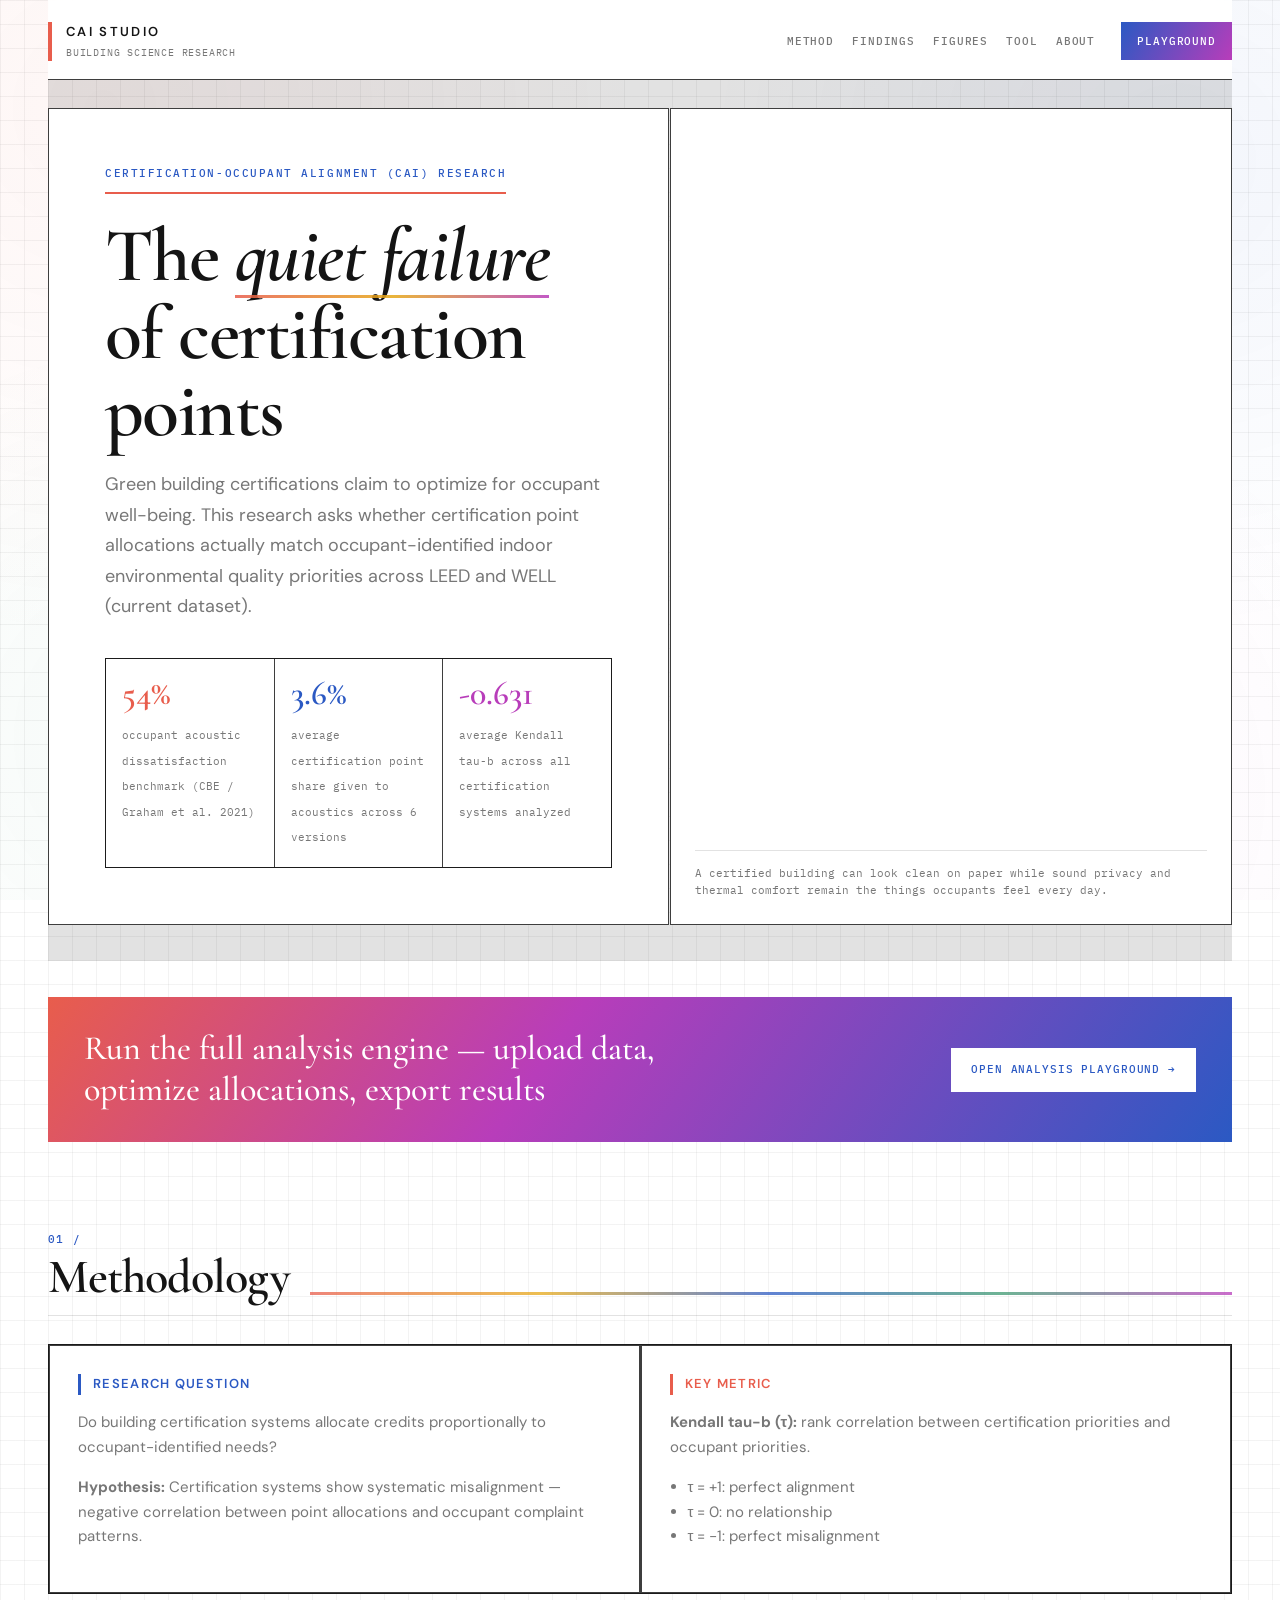
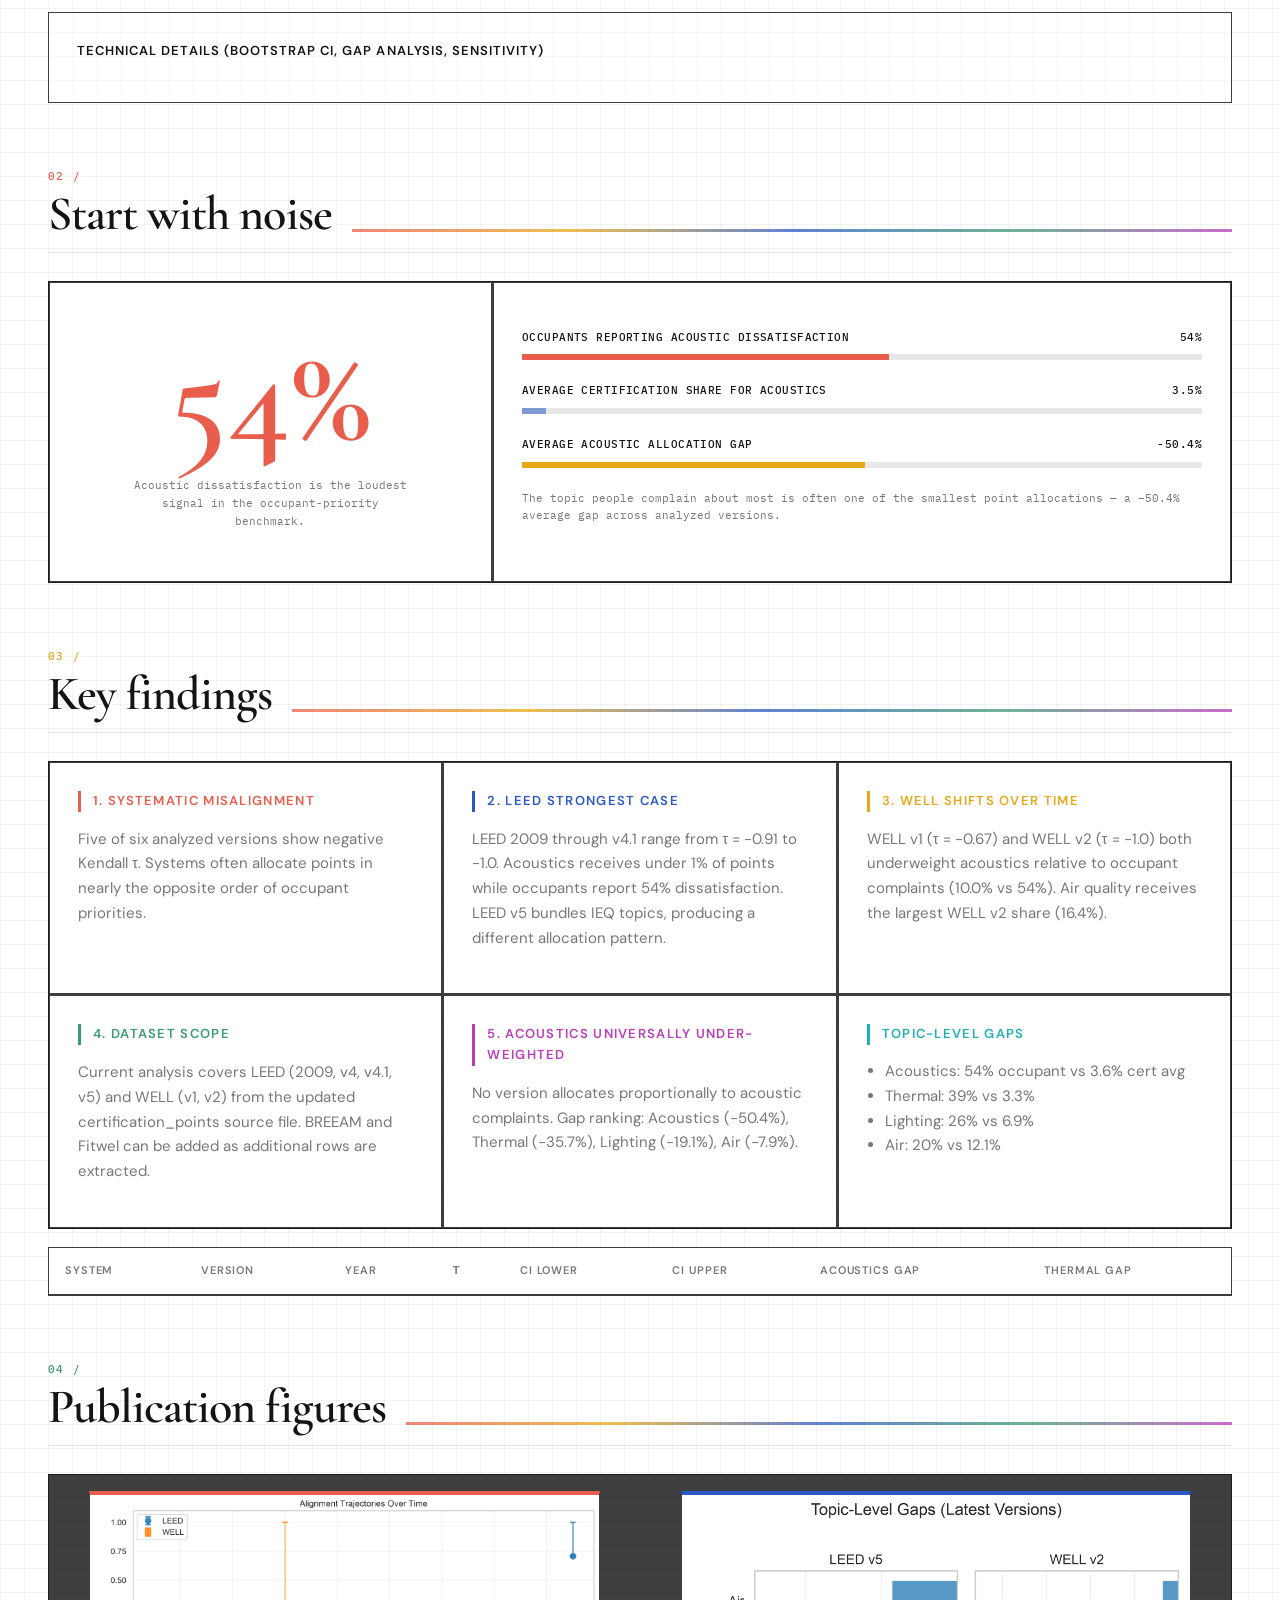
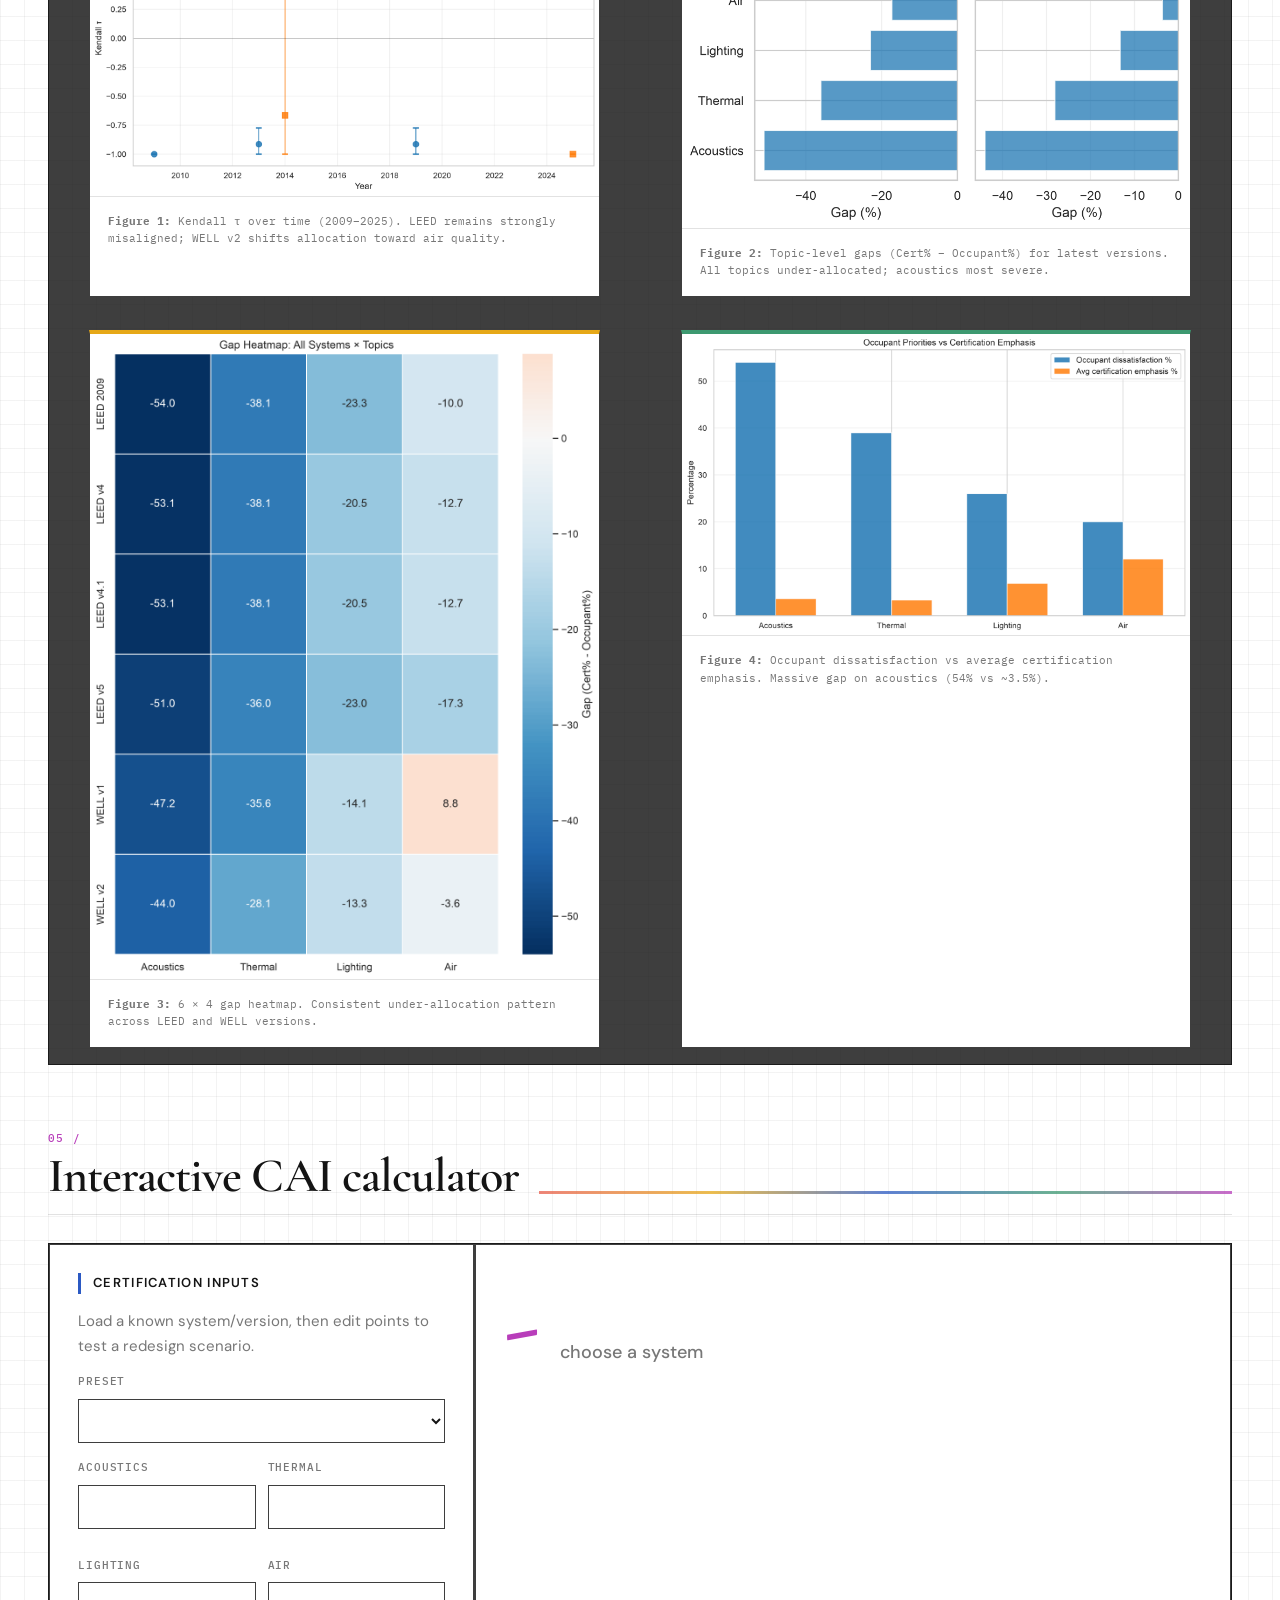
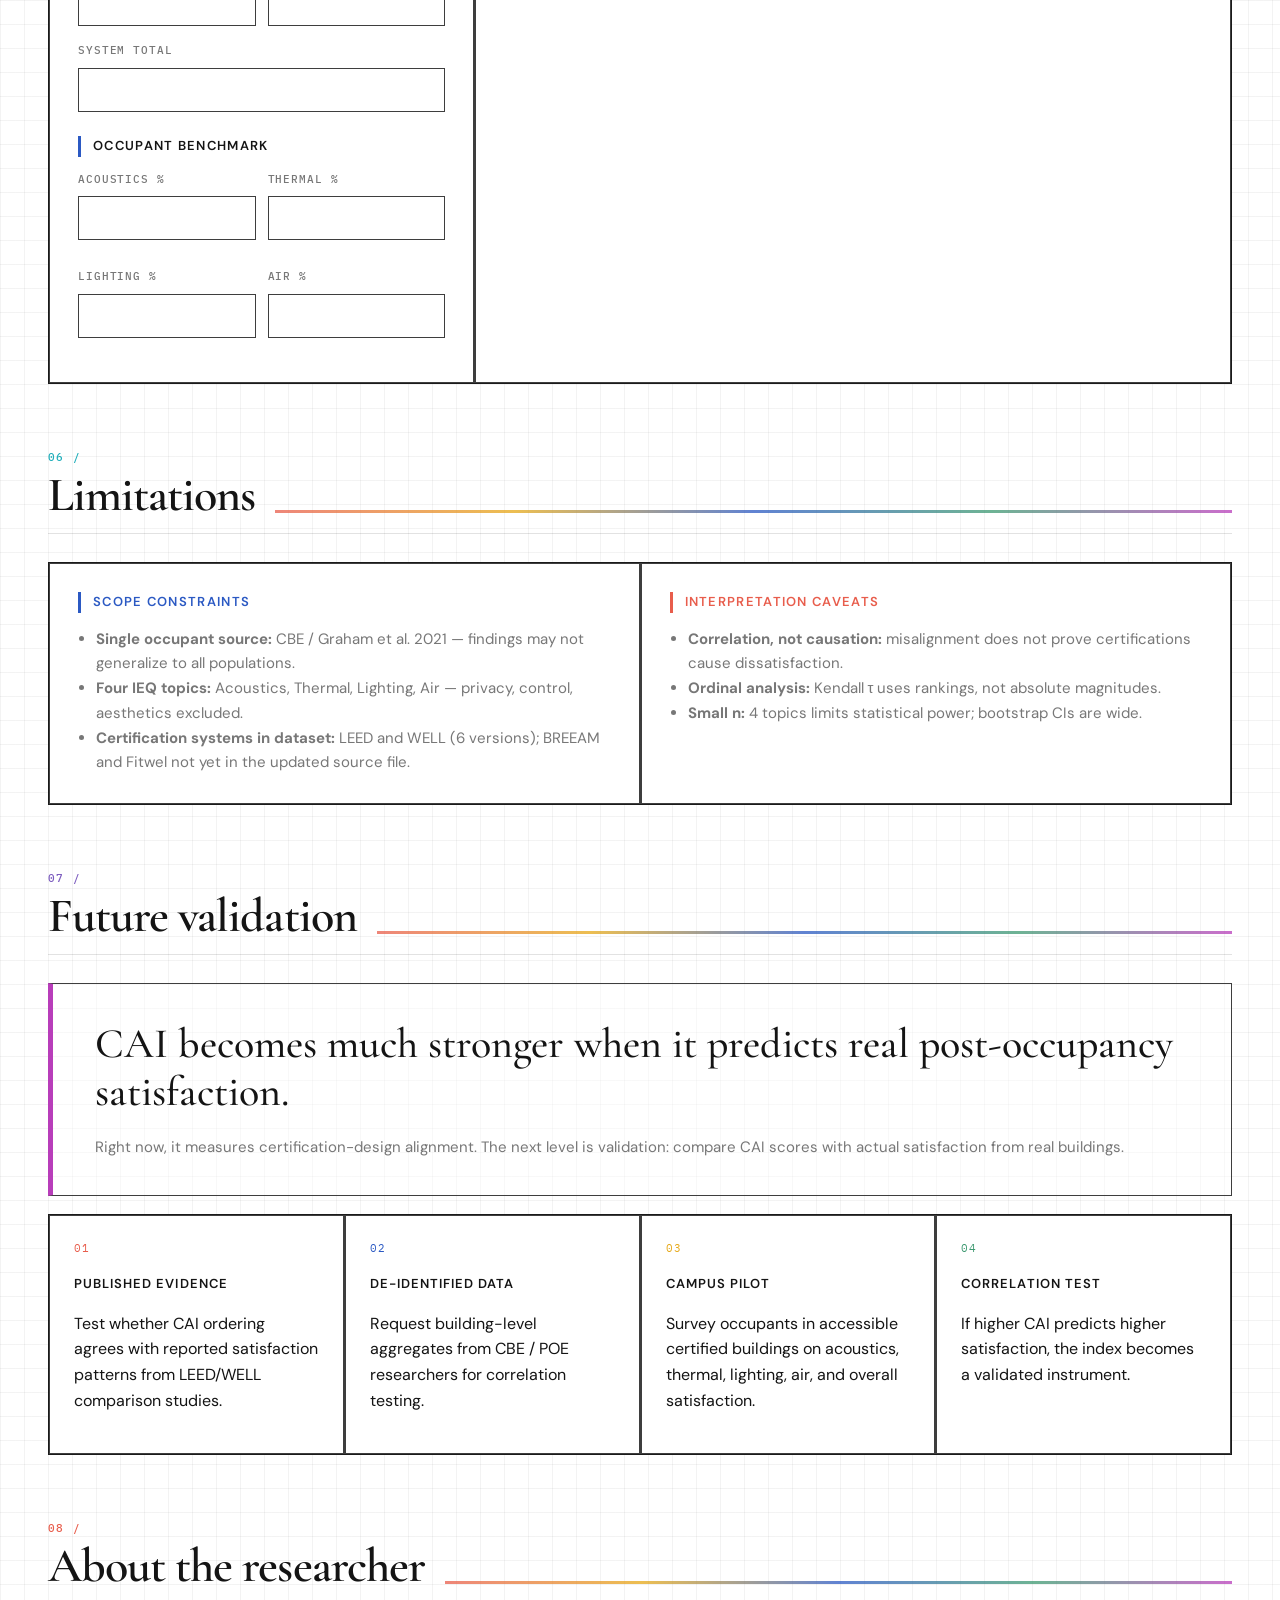
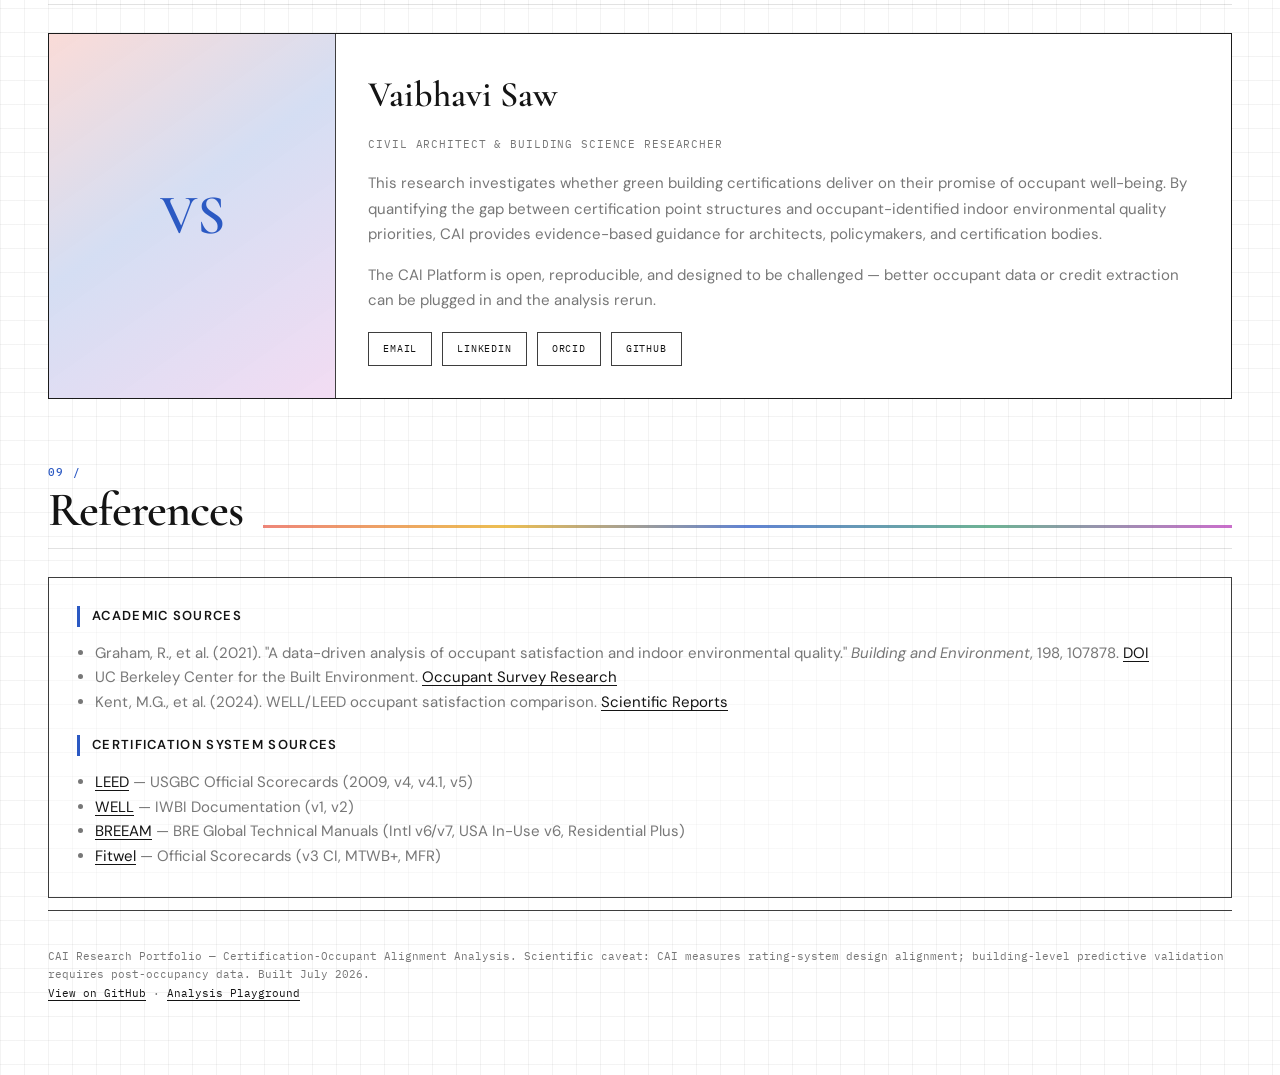
==== commit 958d0d6f: "Update About section name to Vaibhavi Saw and bust asset cache. Ensures GitHub Pages loads the lates" ====
--- a/cai_platform/web/index.html
+++ b/cai_platform/web/index.html
@@ -14,7 +14,7 @@
   <link rel="preconnect" href="https://fonts.googleapis.com">
   <link rel="preconnect" href="https://fonts.gstatic.com" crossorigin>
   <link href="https://fonts.googleapis.com/css2?family=Cormorant+Garamond:ital,wght@0,500;0,600;0,700;1,500&family=DM+Sans:ital,opsz,wght@0,9..40,400;0,9..40,500;0,9..40,600;0,9..40,700;1,9..40,400&family=IBM+Plex+Mono:wght@400;500&display=swap" rel="stylesheet">
-  <link rel="stylesheet" href="css/styles.css">
+  <link rel="stylesheet" href="css/styles.css?v=colors1">
 </head>
 <body>
   <div class="page">
@@ -309,7 +309,7 @@
         <div class="about-grid sketch-box">
           <div class="about-photo" aria-hidden="true">VS</div>
           <div class="about-meta">
-            <h3>Vaibhavi [Last Name]</h3>
+            <h3>Vaibhavi Saw</h3>
             <p class="role">Civil Architect &amp; Building Science Researcher</p>
             <p>
               This research investigates whether green building certifications deliver on their promise of occupant well-being. By quantifying the gap between certification point structures and occupant-identified indoor environmental quality priorities, CAI provides evidence-based guidance for architects, policymakers, and certification bodies.
@@ -359,7 +359,7 @@
     </footer>
   </div>
 
-  <script src="js/config.js"></script>
-  <script src="js/cai-calculator.js"></script>
+  <script src="js/config.js?v=colors1"></script>
+  <script src="js/cai-calculator.js?v=colors1"></script>
 </body>
 </html>
--- a/cai_platform/web/css/styles.css
+++ b/cai_platform/web/css/styles.css
@@ -1,12 +1,19 @@
 :root {
   --ink: #141414;
-  --paper: #f7f5f0;
-  --paper2: #eeede8;
-  --stone: #d8d4cb;
-  --line: rgba(20, 20, 20, 0.14);
-  --line-strong: rgba(20, 20, 20, 0.88);
+  --paper: #ffffff;
+  --paper2: #fafafa;
+  --stone: #e8e8e8;
+  --line: rgba(20, 20, 20, 0.12);
+  --line-strong: rgba(20, 20, 20, 0.82);
   --soft: rgba(20, 20, 20, 0.58);
-  --faint: rgba(20, 20, 20, 0.08);
+  --faint: rgba(20, 20, 20, 0.05);
+  --coral: #e85d4c;
+  --cobalt: #2b59c3;
+  --sage: #3d9970;
+  --gold: #e6a817;
+  --magenta: #b83dba;
+  --teal: #1faeba;
+  --plum: #7c5cbf;
   --font-display: "Cormorant Garamond", "Times New Roman", Georgia, serif;
   --font-body: "DM Sans", "Helvetica Neue", Arial, sans-serif;
   --font-mono: "IBM Plex Mono", ui-monospace, SFMono-Regular, Menlo, monospace;
@@ -35,8 +42,10 @@
   inset: 0;
   pointer-events: none;
   background:
-    radial-gradient(circle at 15% 0%, rgba(255,255,255,.55), transparent 42%),
-    radial-gradient(circle at 85% 100%, rgba(0,0,0,.03), transparent 36%);
+    radial-gradient(circle at 8% 12%, rgba(232, 93, 76, 0.06), transparent 38%),
+    radial-gradient(circle at 92% 18%, rgba(43, 89, 195, 0.06), transparent 34%),
+    radial-gradient(circle at 78% 88%, rgba(184, 61, 186, 0.05), transparent 32%),
+    radial-gradient(circle at 12% 82%, rgba(61, 153, 112, 0.05), transparent 30%);
 }
 
 a {
@@ -65,7 +74,7 @@
   align-items: center;
   justify-content: space-between;
   padding: 22px 0 18px;
-  background: rgba(247, 245, 240, 0.92);
+  background: rgba(255, 255, 255, 0.94);
   backdrop-filter: blur(8px);
   border-bottom: 1px solid var(--line-strong);
 }
@@ -74,6 +83,8 @@
   display: flex;
   flex-direction: column;
   gap: 2px;
+  padding-left: 14px;
+  border-left: 4px solid var(--coral);
   font-family: var(--font-body);
   font-size: 13px;
   font-weight: 600;
@@ -115,18 +126,26 @@
   color: var(--soft);
 }
 
-.navlinks a:hover,
-.navlinks .playground-btn:hover {
-  color: var(--ink);
-  opacity: 1;
-}
+.navlinks a:nth-child(1):hover { color: var(--cobalt); opacity: 1; }
+.navlinks a:nth-child(2):hover { color: var(--coral); opacity: 1; }
+.navlinks a:nth-child(3):hover { color: var(--gold); opacity: 1; }
+.navlinks a:nth-child(4):hover { color: var(--sage); opacity: 1; }
+.navlinks a:nth-child(5):hover { color: var(--magenta); opacity: 1; }
 
 .navlinks .playground-btn {
   min-height: 38px;
   padding: 0 16px;
   margin-left: 8px;
-  background: var(--ink);
-  color: var(--paper);
+  background: linear-gradient(120deg, var(--cobalt), var(--magenta));
+  color: #fff;
+  transition: filter .2s ease, transform .2s ease;
+}
+
+.navlinks .playground-btn:hover {
+  color: #fff;
+  opacity: 1;
+  filter: brightness(1.08);
+  transform: translateY(-1px);
 }
 
 .sketch-box {
@@ -167,14 +186,14 @@
   max-width: 100%;
   padding: 0 0 10px;
   border: 0;
-  border-bottom: 1px solid var(--line-strong);
+  border-bottom: 2px solid var(--coral);
   border-radius: 0;
   font-family: var(--font-mono);
   font-size: 11px;
   font-weight: 500;
   text-transform: uppercase;
   letter-spacing: 0.14em;
-  color: var(--soft);
+  color: var(--cobalt);
   background: transparent;
 }
 
@@ -198,9 +217,10 @@
   position: absolute;
   left: 0;
   right: 0;
-  bottom: 0.08em;
-  height: 1px;
-  background: var(--ink);
+  bottom: 0.06em;
+  height: 3px;
+  background: linear-gradient(90deg, var(--coral), var(--gold), var(--magenta));
+  opacity: 0.85;
 }
 
 .lead {
@@ -237,6 +257,10 @@
   margin-bottom: 10px;
   font-weight: 600;
 }
+
+.thesis div:nth-child(1) strong { color: var(--coral); }
+.thesis div:nth-child(2) strong { color: var(--cobalt); }
+.thesis div:nth-child(3) strong { color: var(--magenta); }
 
 .thesis span {
   font-family: var(--font-mono);
@@ -308,15 +332,29 @@
 }
 
 .section-title .rule {
-  height: 1px;
-  background: repeating-linear-gradient(
+  height: 3px;
+  background: linear-gradient(
     90deg,
-    var(--line-strong) 0 6px,
-    transparent 6px 12px
+    var(--coral),
+    var(--gold),
+    var(--cobalt),
+    var(--sage),
+    var(--magenta)
   );
   transform: none;
   margin-bottom: 6px;
-}
+  opacity: 0.75;
+}
+
+#methodology .section-title h2:before { color: var(--cobalt); }
+#problem .section-title h2:before { color: var(--coral); }
+#findings .section-title h2:before { color: var(--gold); }
+#figures .section-title h2:before { color: var(--sage); }
+#tool .section-title h2:before { color: var(--magenta); }
+#limitations .section-title h2:before { color: var(--teal); }
+#validation .section-title h2:before { color: var(--plum); }
+#about .section-title h2:before { color: var(--coral); }
+#references .section-title h2:before { color: var(--cobalt); }
 
 .grid-2 { display: grid; grid-template-columns: 1fr 1fr; gap: 1px; background: var(--line-strong); border: 1px solid var(--line-strong); }
 .grid-3 { display: grid; grid-template-columns: repeat(3, 1fr); gap: 1px; background: var(--line-strong); border: 1px solid var(--line-strong); }
@@ -331,12 +369,24 @@
 .panel { padding: 28px; }
 .panel h3 {
   margin: 0 0 14px;
+  padding-left: 12px;
+  border-left: 3px solid var(--cobalt);
   font-family: var(--font-body);
   font-size: 13px;
   font-weight: 600;
   letter-spacing: 0.1em;
   text-transform: uppercase;
 }
+
+.grid-3 .panel:nth-child(1) h3 { border-color: var(--coral); color: var(--coral); }
+.grid-3 .panel:nth-child(2) h3 { border-color: var(--cobalt); color: var(--cobalt); }
+.grid-3 .panel:nth-child(3) h3 { border-color: var(--gold); color: var(--gold); }
+.grid-3 .panel:nth-child(4) h3 { border-color: var(--sage); color: var(--sage); }
+.grid-3 .panel:nth-child(5) h3 { border-color: var(--magenta); color: var(--magenta); }
+.grid-3 .panel:nth-child(6) h3 { border-color: var(--teal); color: var(--teal); }
+
+.grid-2 .panel:first-child h3 { border-color: var(--cobalt); color: var(--cobalt); }
+.grid-2 .panel:last-child h3 { border-color: var(--coral); color: var(--coral); }
 
 .panel p,
 .panel li {
@@ -374,6 +424,7 @@
   font-size: clamp(72px, 12vw, 140px);
   line-height: 0.9;
   font-weight: 600;
+  color: var(--coral);
 }
 
 .big-number span {
@@ -410,12 +461,16 @@
 .bar-fill {
   height: 100%;
   width: var(--w);
-  background: var(--ink);
+  background: var(--coral);
   border: 0;
   border-radius: 0;
 }
 
-.bar-fill.light { background: rgba(20, 20, 20, 0.28); }
+.bar-row:nth-child(1) .bar-fill { background: var(--coral); }
+.bar-row:nth-child(2) .bar-fill { background: var(--cobalt); }
+.bar-row:nth-child(3) .bar-fill { background: var(--gold); }
+
+.bar-fill.light { background: var(--cobalt); opacity: 0.55; }
 
 .result-table { overflow-x: auto; padding: 0; border: 1px solid var(--line-strong); }
 table {
@@ -444,7 +499,7 @@
 }
 
 td.num { text-align: right; font-variant-numeric: tabular-nums; }
-.bad { font-weight: 600; }
+.bad { font-weight: 600; color: var(--coral); }
 
 .tool-wrap {
   display: grid;
@@ -492,6 +547,7 @@
   font-size: clamp(64px, 10vw, 112px);
   line-height: 0.9;
   font-weight: 600;
+  color: var(--magenta);
 }
 
 .verdict {
@@ -536,8 +592,13 @@
   top: 0;
   bottom: 0;
   width: var(--w);
-  background: var(--ink);
-}
+  background: var(--cobalt);
+}
+
+.gap-item[data-topic="ac"] .gap-sketch span { background: var(--coral); }
+.gap-item[data-topic="th"] .gap-sketch span { background: var(--gold); }
+.gap-item[data-topic="li"] .gap-sketch span { background: var(--cobalt); }
+.gap-item[data-topic="air"] .gap-sketch span { background: var(--sage); }
 
 .roadmap {
   display: grid;
@@ -566,6 +627,11 @@
   margin-bottom: 16px;
 }
 
+.roadmap .step:nth-child(1):before { color: var(--coral); }
+.roadmap .step:nth-child(2):before { color: var(--cobalt); }
+.roadmap .step:nth-child(3):before { color: var(--gold); }
+.roadmap .step:nth-child(4):before { color: var(--sage); }
+
 .step h3 {
   font-family: var(--font-body);
   font-size: 13px;
@@ -575,7 +641,8 @@
 }
 
 .quote {
-  padding: 36px;
+  padding: 36px 36px 36px 42px;
+  border-left: 5px solid var(--magenta);
   font-family: var(--font-display);
   font-size: clamp(28px, 4vw, 42px);
   line-height: 1.15;
@@ -599,8 +666,14 @@
   flex-direction: column;
   gap: 0;
   border: 1px solid var(--line-strong);
+  border-top: 4px solid var(--cobalt);
   background: var(--paper);
 }
+
+.grid-4 .figure-card:nth-child(1) { border-top-color: var(--coral); }
+.grid-4 .figure-card:nth-child(2) { border-top-color: var(--cobalt); }
+.grid-4 .figure-card:nth-child(3) { border-top-color: var(--gold); }
+.grid-4 .figure-card:nth-child(4) { border-top-color: var(--sage); }
 
 .figure-card img {
   width: 100%;
@@ -649,9 +722,9 @@
   gap: 20px;
   padding: 32px 36px;
   margin: 36px 0;
-  background: var(--ink);
-  color: var(--paper);
-  border: 1px solid var(--ink);
+  background: linear-gradient(125deg, var(--coral) 0%, var(--magenta) 42%, var(--cobalt) 100%);
+  color: #fff;
+  border: 0;
 }
 
 .cta-banner h3 {
@@ -669,8 +742,8 @@
   align-items: center;
   min-height: 44px;
   padding: 0 20px;
-  background: var(--paper);
-  color: var(--ink);
+  background: #fff;
+  color: var(--cobalt);
   text-decoration: none;
   font-family: var(--font-mono);
   font-size: 11px;
@@ -680,7 +753,7 @@
   border-radius: 0;
 }
 
-.cta-banner a:hover { opacity: 0.85; }
+.cta-banner a:hover { opacity: 0.92; filter: brightness(1.03); }
 
 .about-grid {
   display: grid;
@@ -698,13 +771,14 @@
   border: 0;
   border-radius: 0;
   background:
-    linear-gradient(135deg, rgba(0,0,0,.04), rgba(0,0,0,.08)),
-    var(--paper2);
+    linear-gradient(145deg, rgba(232, 93, 76, 0.22), rgba(43, 89, 195, 0.2) 45%, rgba(184, 61, 186, 0.18)),
+    var(--paper);
   display: grid;
   place-items: center;
   font-family: var(--font-display);
   font-size: 56px;
   font-weight: 600;
+  color: var(--cobalt);
 }
 
 .about-meta { padding: 32px; }
@@ -748,7 +822,12 @@
   letter-spacing: 0.08em;
   text-transform: uppercase;
   text-decoration: none;
-}
+  transition: border-color .2s ease, color .2s ease;
+}
+
+.about-links a:nth-child(1):hover { border-color: var(--cobalt); color: var(--cobalt); opacity: 1; }
+.about-links a:nth-child(2):hover { border-color: var(--coral); color: var(--coral); opacity: 1; }
+.about-links a:nth-child(3):hover { border-color: var(--sage); color: var(--sage); opacity: 1; }
 
 footer {
   padding: 36px 0 24px;
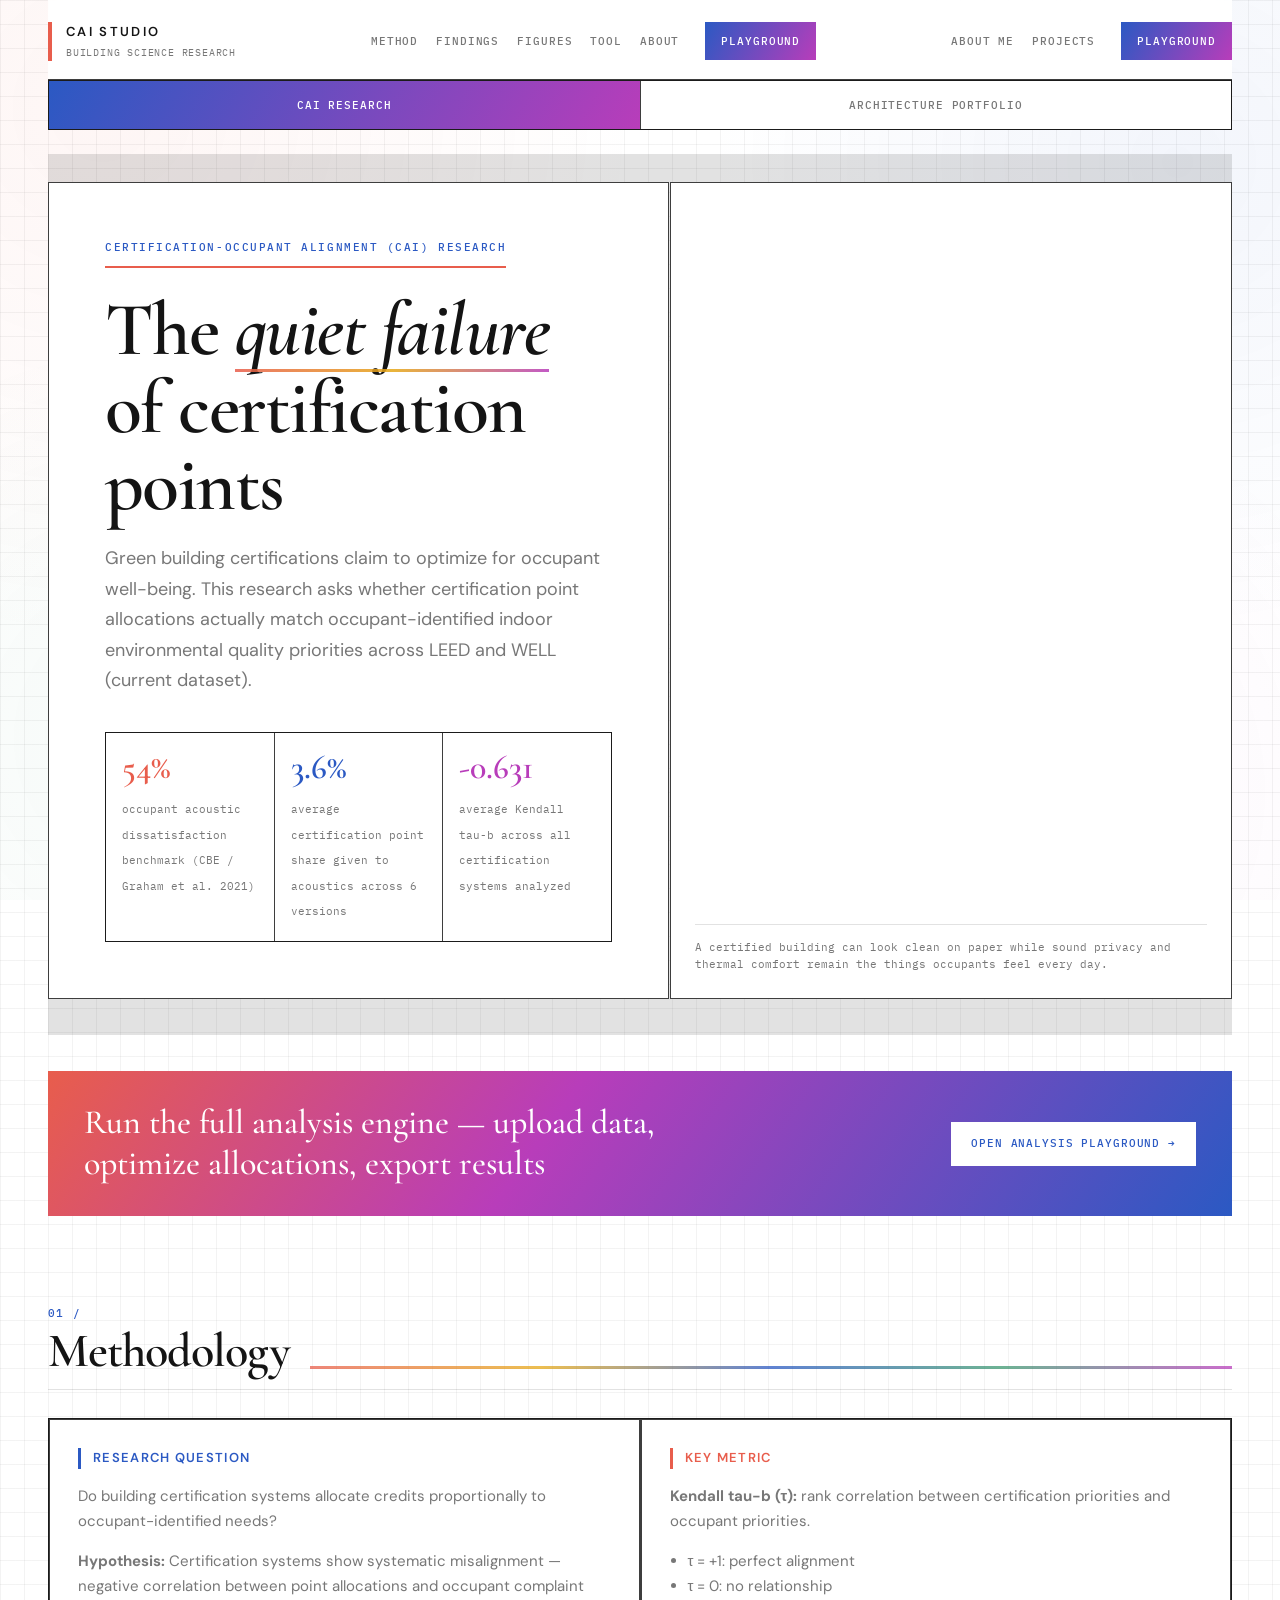
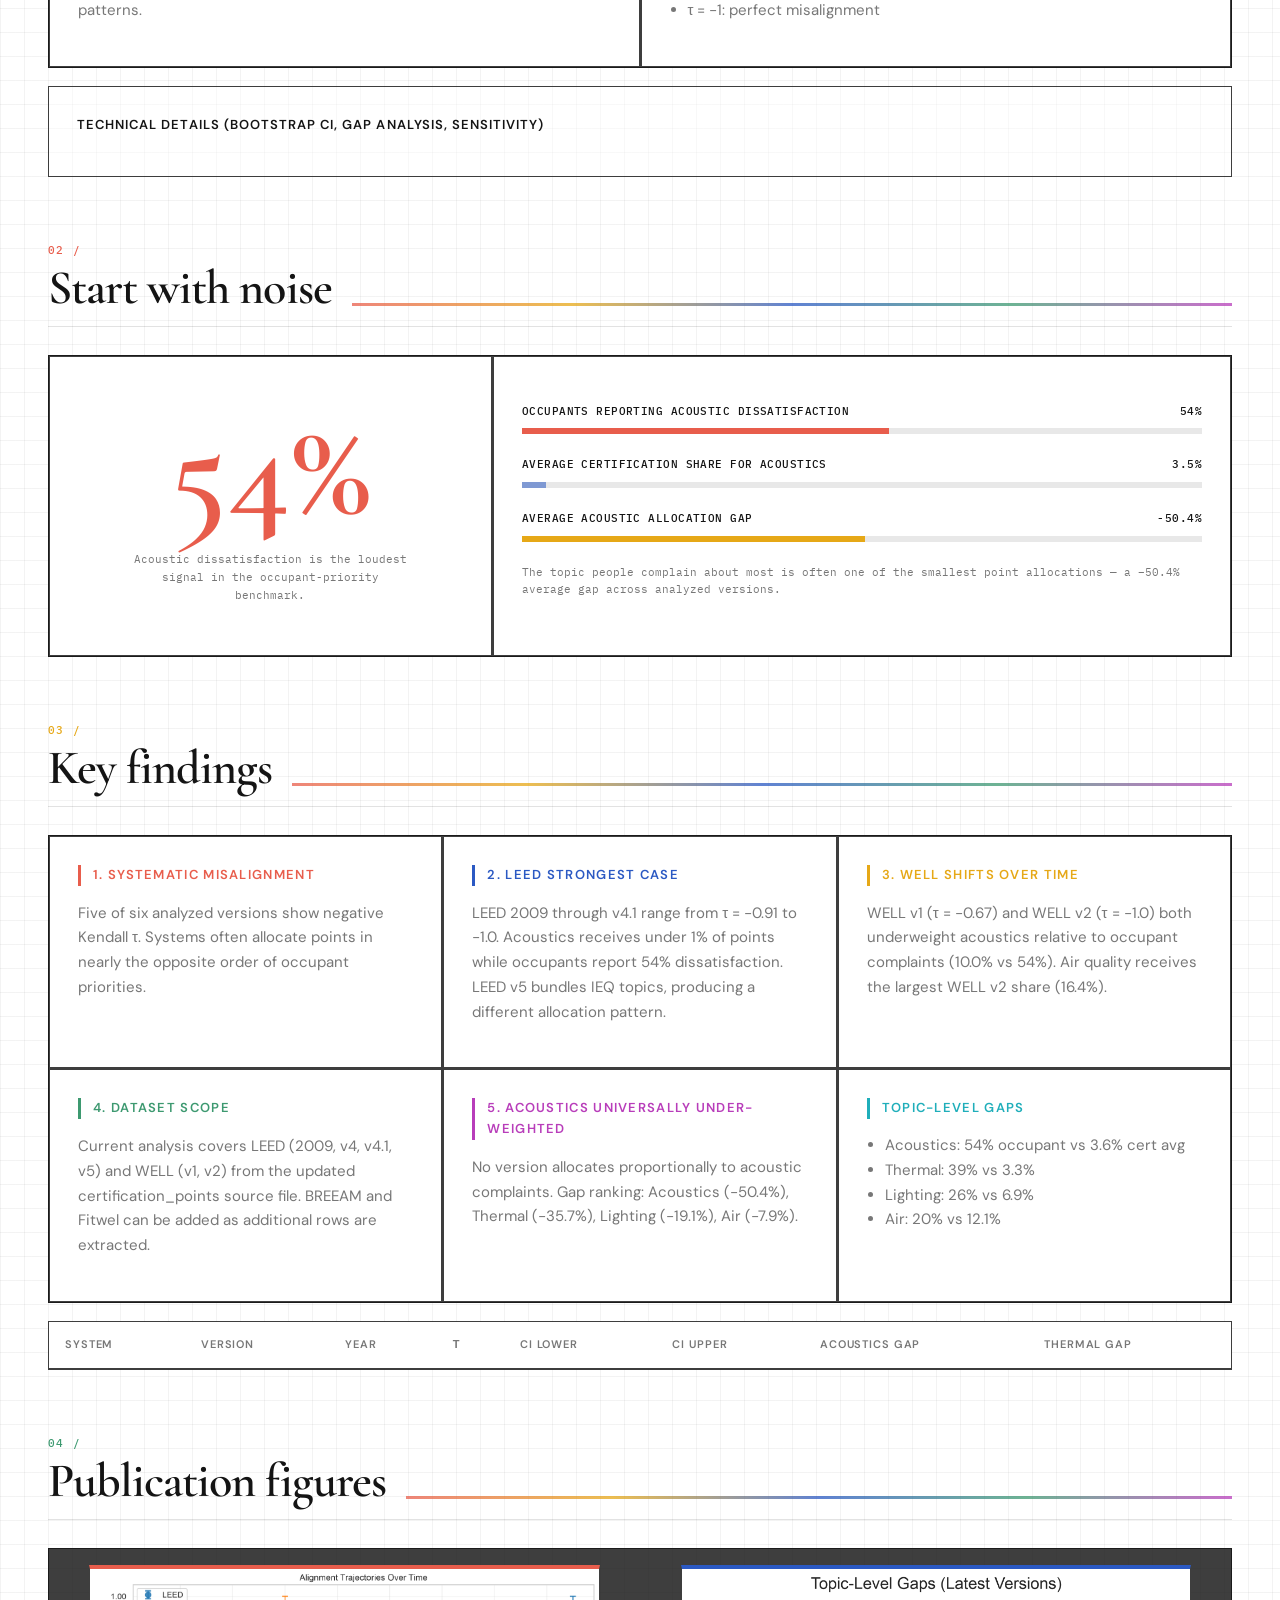
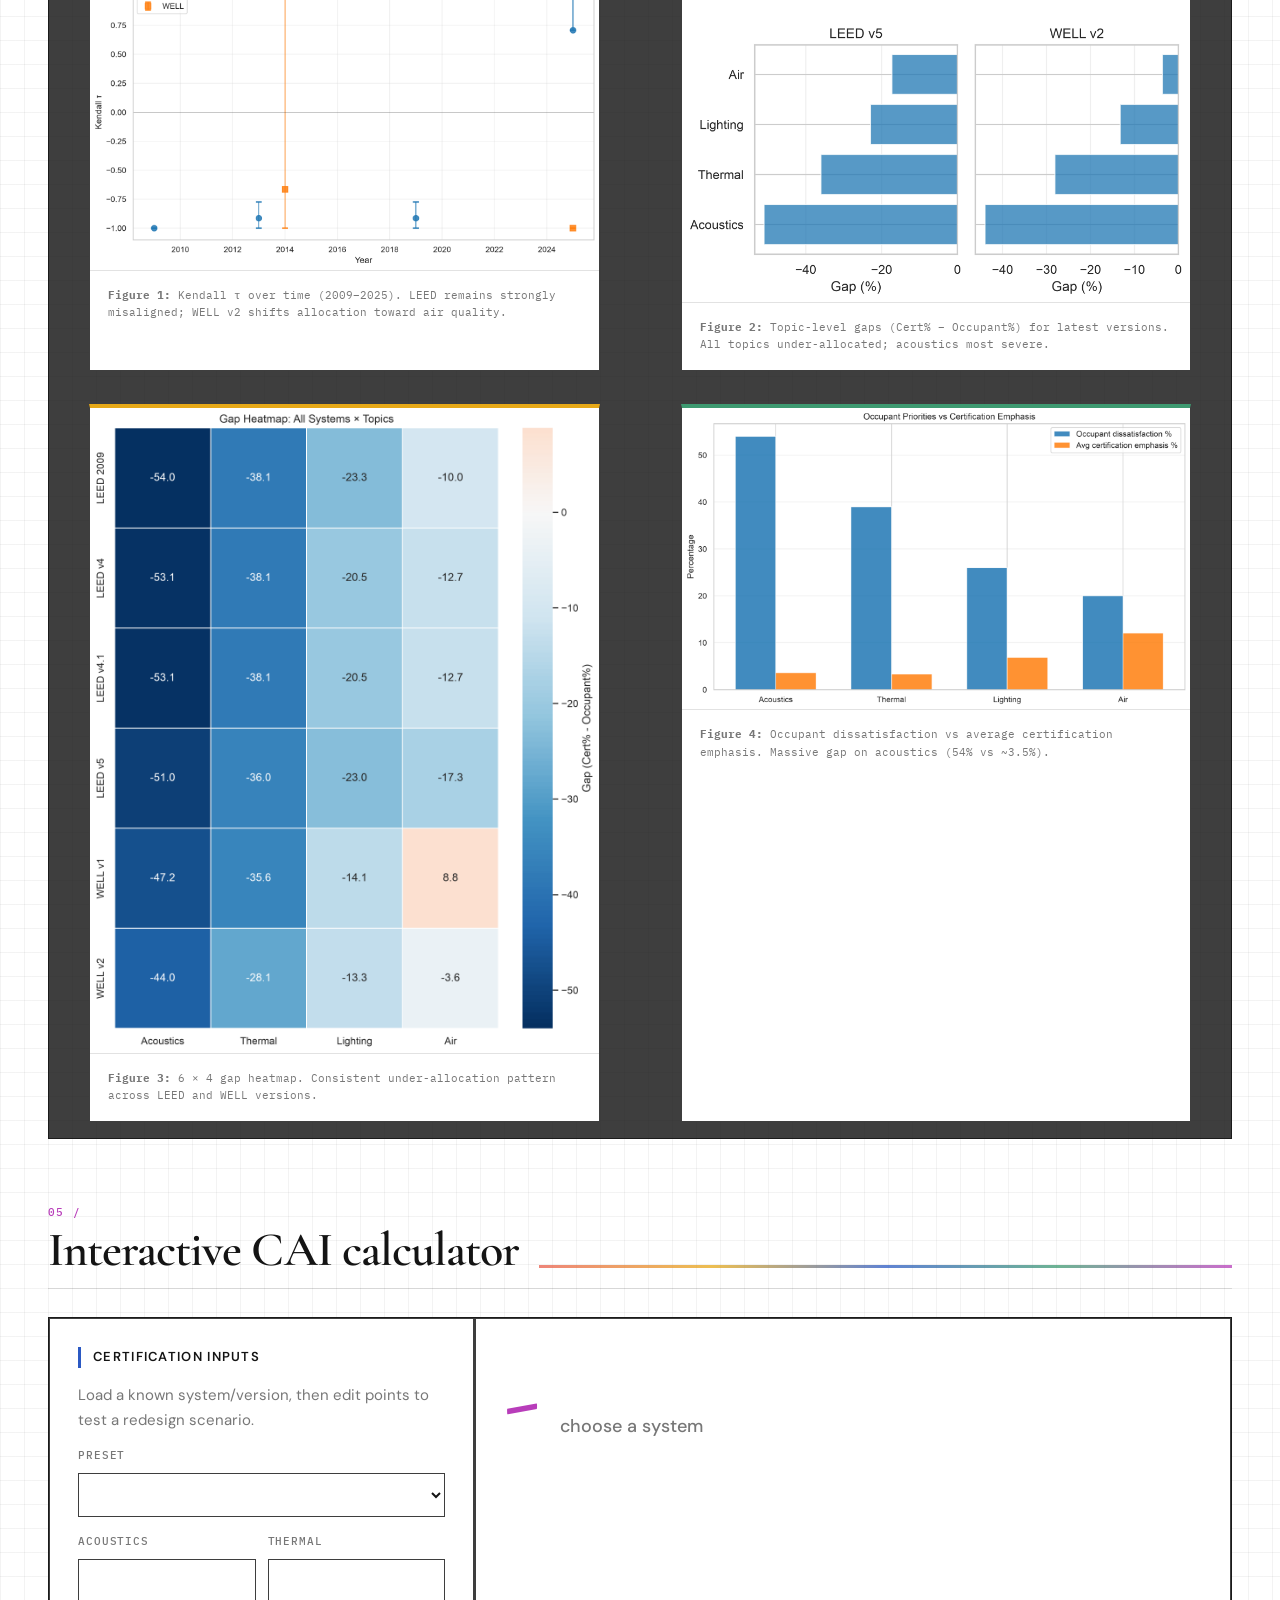
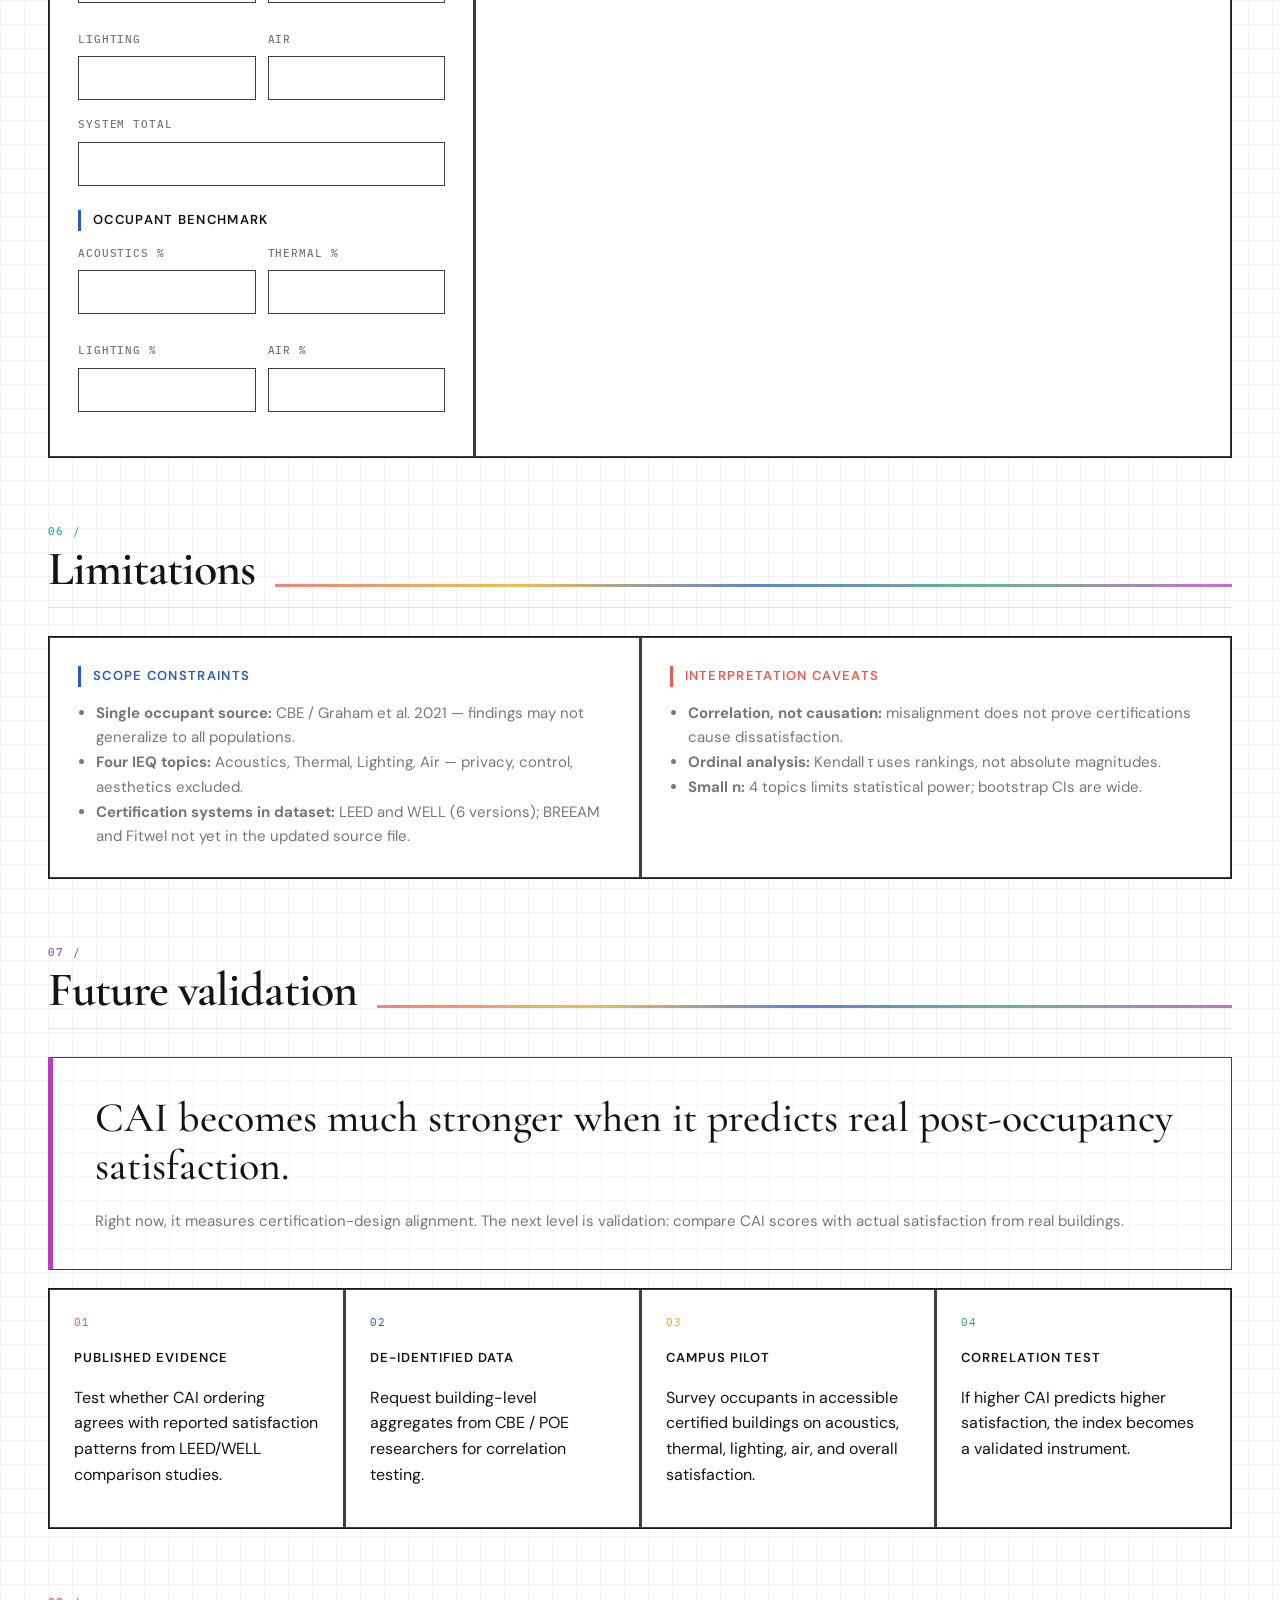
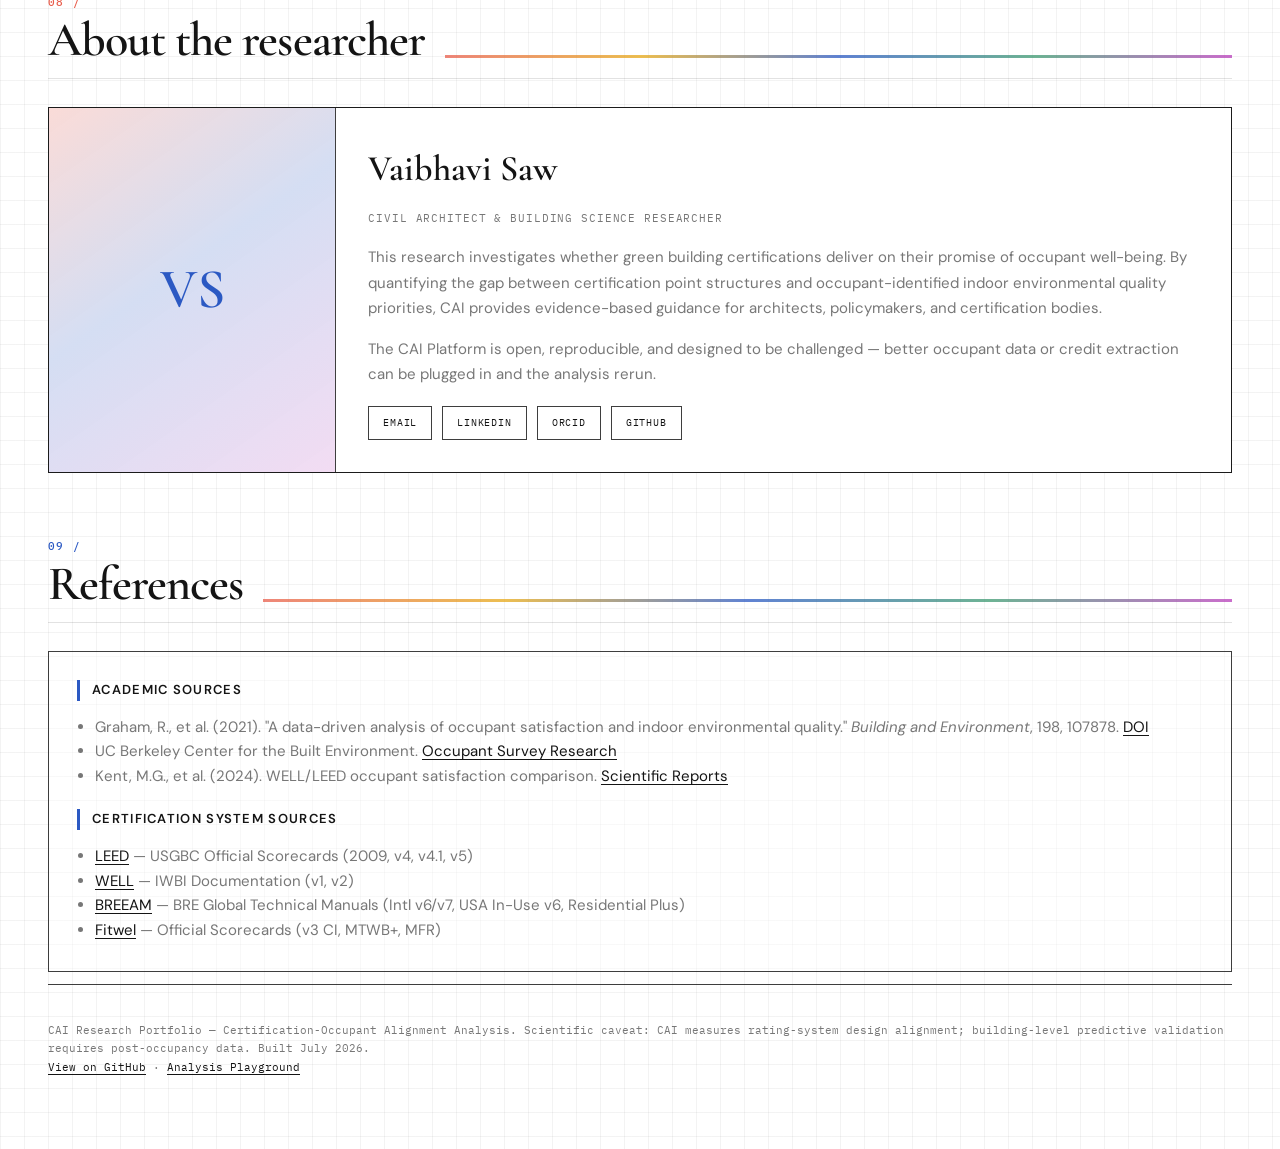
==== commit 24c9aca6: "Add Architecture Portfolio tab with admissions-focused project showcase. Includes About Me with bull" ====
--- a/cai_platform/web/index.html
+++ b/cai_platform/web/index.html
@@ -14,13 +14,13 @@
   <link rel="preconnect" href="https://fonts.googleapis.com">
   <link rel="preconnect" href="https://fonts.gstatic.com" crossorigin>
   <link href="https://fonts.googleapis.com/css2?family=Cormorant+Garamond:ital,wght@0,500;0,600;0,700;1,500&family=DM+Sans:ital,opsz,wght@0,9..40,400;0,9..40,500;0,9..40,600;0,9..40,700;1,9..40,400&family=IBM+Plex+Mono:wght@400;500&display=swap" rel="stylesheet">
-  <link rel="stylesheet" href="css/styles.css?v=colors1">
+  <link rel="stylesheet" href="css/styles.css?v=portfolio5">
 </head>
 <body>
   <div class="page">
     <nav class="nav">
       <div class="brand">CAI Studio<span class="brand-sub">Building Science Research</span></div>
-      <div class="navlinks" aria-label="Page sections">
+      <div class="navlinks navlinks-research" aria-label="Research sections">
         <a href="#methodology">Method</a>
         <a href="#findings">Findings</a>
         <a href="#figures">Figures</a>
@@ -28,8 +28,19 @@
         <a href="#about">About</a>
         <a class="playground-btn" data-playground-link href="#" target="_blank" rel="noreferrer">Playground</a>
       </div>
+      <div class="navlinks navlinks-portfolio" aria-label="Portfolio sections" hidden>
+        <a href="#portfolio-about">About Me</a>
+        <a href="#portfolio-projects">Projects</a>
+        <a class="playground-btn" data-playground-link href="#" target="_blank" rel="noreferrer">Playground</a>
+      </div>
     </nav>
 
+    <div class="portal-tabs" role="tablist" aria-label="Portal views">
+      <button class="portal-tab active" type="button" role="tab" data-tab="research" aria-selected="true">CAI Research</button>
+      <button class="portal-tab" type="button" role="tab" data-tab="portfolio" aria-selected="false">Architecture Portfolio</button>
+    </div>
+
+    <div class="portal-view active" data-view="research">
     <main>
       <section class="hero" id="top">
         <div class="hero-copy sketch-box">
@@ -357,9 +368,44 @@
       ·
       <a data-playground-link href="#" target="_blank" rel="noreferrer">Analysis Playground</a>
     </footer>
+    </div>
+
+    <div class="portal-view" data-view="portfolio" hidden>
+      <main>
+        <section class="portfolio-hero sketch-box" id="portfolio-top">
+          <div class="eyebrow">Architecture Portfolio · Dublin High School</div>
+          <h1>Spaces shaped by <span class="emphasis">design and discipline</span></h1>
+          <p class="lead">
+            Vaibhavi Saw — aspiring architect combining digital modeling, spatial reasoning, and community leadership. Selected works from internship and independent design projects.
+          </p>
+        </section>
+
+        <section id="portfolio-about">
+          <div class="section-title">
+            <h2>About Me</h2>
+            <div class="rule"></div>
+          </div>
+          <div id="portfolioAbout"></div>
+        </section>
+
+        <section id="portfolio-projects">
+          <div class="section-title">
+            <h2>Selected Works</h2>
+            <div class="rule"></div>
+          </div>
+          <p class="portfolio-section-lead">Blueprint at left; top view and interior rendering stacked at right — the full design process in one view.</p>
+          <div class="projects-stack" id="portfolioProjects"></div>
+        </section>
+      </main>
+
+      <footer>
+        Vaibhavi Saw — Internship Portfolio · Dublin High School · Architecture &amp; Design
+      </footer>
+    </div>
   </div>
 
-  <script src="js/config.js?v=colors1"></script>
-  <script src="js/cai-calculator.js?v=colors1"></script>
+  <script src="js/config.js?v=portfolio5"></script>
+  <script src="js/cai-calculator.js?v=portfolio5"></script>
+  <script src="js/portfolio.js?v=portfolio5"></script>
 </body>
 </html>
--- a/cai_platform/web/css/styles.css
+++ b/cai_platform/web/css/styles.css
@@ -294,9 +294,13 @@
   padding-top: 14px;
 }
 
-section:not(#top) {
+section:not(#top):not(.portfolio-hero) {
   padding: 56px 0 12px;
   counter-increment: section;
+}
+
+.portal-view[data-view="portfolio"] main {
+  counter-reset: section;
 }
 
 .section-title {
@@ -355,6 +359,543 @@
 #validation .section-title h2:before { color: var(--plum); }
 #about .section-title h2:before { color: var(--coral); }
 #references .section-title h2:before { color: var(--cobalt); }
+#portfolio-about .section-title h2:before { color: var(--magenta); }
+#portfolio-projects .section-title h2:before { color: var(--gold); }
+
+.portal-tabs {
+  display: flex;
+  gap: 1px;
+  margin: 0 0 24px;
+  background: var(--line-strong);
+  border: 1px solid var(--line-strong);
+}
+
+.portal-tab {
+  flex: 1;
+  min-height: 48px;
+  padding: 0 18px;
+  border: 0;
+  background: var(--paper);
+  font-family: var(--font-mono);
+  font-size: 11px;
+  font-weight: 500;
+  letter-spacing: 0.08em;
+  text-transform: uppercase;
+  color: var(--soft);
+  cursor: pointer;
+  transition: color .2s ease, background .2s ease;
+}
+
+.portal-tab:hover { color: var(--ink); }
+
+.portal-tab.active {
+  color: #fff;
+  background: linear-gradient(120deg, var(--cobalt), var(--magenta));
+}
+
+.portal-view { display: none; }
+.portal-view.active { display: block; }
+
+.portfolio-hero {
+  padding: clamp(28px, 5vw, 48px);
+  margin-bottom: 8px;
+}
+
+.portfolio-hero h1 {
+  margin: 18px 0;
+  font-family: var(--font-display);
+  font-size: clamp(36px, 5vw, 58px);
+  line-height: 1.05;
+  font-weight: 600;
+}
+
+.portfolio-section-lead {
+  margin: -8px 0 24px;
+  max-width: 720px;
+  font-size: 15px;
+  line-height: 1.65;
+  color: var(--soft);
+}
+
+.portfolio-stats {
+  display: grid;
+  grid-template-columns: repeat(3, minmax(0, 1fr));
+  gap: 1px;
+  margin-bottom: 18px;
+  background: var(--line-strong);
+  border: 1px solid var(--line-strong);
+}
+
+.portfolio-stat {
+  padding: 20px 16px;
+  text-align: center;
+  background: var(--paper);
+}
+
+.portfolio-stat strong {
+  display: block;
+  font-family: var(--font-display);
+  font-size: clamp(22px, 3vw, 30px);
+  line-height: 1.1;
+  margin-bottom: 6px;
+  color: var(--cobalt);
+}
+
+.portfolio-stat:nth-child(1) strong { color: var(--coral); }
+.portfolio-stat:nth-child(2) strong { color: var(--sage); }
+.portfolio-stat:nth-child(3) strong { color: var(--gold); }
+
+.portfolio-stat span {
+  font-family: var(--font-mono);
+  font-size: 10px;
+  letter-spacing: 0.06em;
+  text-transform: uppercase;
+  color: var(--soft);
+}
+
+.about-me-grid {
+  display: grid;
+  grid-template-columns: minmax(180px, 0.28fr) minmax(0, 1fr);
+  gap: 1px;
+  background: var(--line-strong);
+  border: 1px solid var(--line-strong);
+}
+
+.about-me-grid > * { background: var(--paper); }
+
+.about-me-photo {
+  min-height: 320px;
+  display: grid;
+  place-items: center;
+  font-family: var(--font-display);
+  font-size: 56px;
+  font-weight: 600;
+  color: var(--magenta);
+  background:
+    linear-gradient(160deg, rgba(184, 61, 186, 0.18), rgba(43, 89, 195, 0.16)),
+    var(--paper);
+}
+
+.about-me-copy { padding: 32px; }
+
+.about-me-intro {
+  font-family: var(--font-display);
+  font-size: clamp(22px, 3vw, 30px);
+  line-height: 1.25;
+  color: var(--ink);
+  margin: 0 0 10px;
+}
+
+.about-me-role {
+  margin: 0 0 22px;
+  font-family: var(--font-mono);
+  font-size: 11px;
+  letter-spacing: 0.08em;
+  text-transform: uppercase;
+  color: var(--soft);
+}
+
+.about-me-block {
+  margin-bottom: 20px;
+  padding-left: 14px;
+  border-left: 3px solid var(--cobalt);
+}
+
+.about-me-block h4 {
+  margin: 0 0 10px;
+  font-family: var(--font-body);
+  font-size: 12px;
+  font-weight: 600;
+  letter-spacing: 0.08em;
+  text-transform: uppercase;
+}
+
+.about-accent-coral { border-color: var(--coral); }
+.about-accent-coral h4 { color: var(--coral); }
+.about-accent-cobalt { border-color: var(--cobalt); }
+.about-accent-cobalt h4 { color: var(--cobalt); }
+.about-accent-sage { border-color: var(--sage); }
+.about-accent-sage h4 { color: var(--sage); }
+.about-accent-gold { border-color: var(--gold); }
+.about-accent-gold h4 { color: var(--gold); }
+
+.about-me-block ul {
+  margin: 0;
+  padding-left: 18px;
+  color: var(--soft);
+  font-size: 15px;
+  line-height: 1.65;
+}
+
+.about-me-block li { margin-bottom: 8px; }
+.about-me-block li:last-child { margin-bottom: 0; }
+
+.about-me-goal {
+  margin: 24px 0 0;
+  padding-top: 18px;
+  border-top: 1px solid var(--line);
+  font-family: var(--font-display);
+  font-size: clamp(18px, 2.2vw, 22px);
+  line-height: 1.45;
+  font-style: italic;
+  color: var(--ink);
+}
+
+.about-me-copy p {
+  font-size: 15px;
+  line-height: 1.75;
+  color: var(--soft);
+  margin: 0 0 14px;
+}
+
+.portfolio-tags {
+  display: flex;
+  flex-wrap: wrap;
+  gap: 8px;
+  margin-top: 22px;
+}
+
+.portfolio-tag {
+  display: inline-flex;
+  align-items: center;
+  min-height: 30px;
+  padding: 0 12px;
+  border: 1px solid var(--line);
+  font-family: var(--font-mono);
+  font-size: 10px;
+  letter-spacing: 0.06em;
+  text-transform: uppercase;
+  color: var(--soft);
+  background: rgba(255, 255, 255, 0.7);
+}
+
+.projects-stack {
+  display: grid;
+  gap: 28px;
+}
+
+.projects-note {
+  margin: 0 0 18px;
+  font-family: var(--font-mono);
+  font-size: 11px;
+  line-height: 1.6;
+  color: var(--soft);
+}
+
+.projects-note code {
+  font-size: 10px;
+  color: var(--cobalt);
+}
+
+.project-card { padding: 0; overflow: hidden; }
+
+.project-header {
+  padding: 24px 28px;
+  border-bottom: 1px solid var(--line);
+  background: linear-gradient(90deg, rgba(232, 93, 76, 0.06), rgba(43, 89, 195, 0.05));
+}
+
+.project-number {
+  margin: 0 0 8px;
+  font-family: var(--font-mono);
+  font-size: 11px;
+  letter-spacing: 0.1em;
+  text-transform: uppercase;
+  color: var(--coral);
+}
+
+.project-title-row {
+  display: flex;
+  flex-wrap: wrap;
+  gap: 12px;
+  align-items: center;
+  justify-content: space-between;
+}
+
+.project-header h3 {
+  margin: 0;
+  font-family: var(--font-display);
+  font-size: clamp(28px, 3vw, 38px);
+  font-weight: 600;
+}
+
+.project-status {
+  display: inline-flex;
+  align-items: center;
+  min-height: 28px;
+  padding: 0 10px;
+  background: rgba(61, 153, 112, 0.12);
+  color: var(--sage);
+  font-family: var(--font-mono);
+  font-size: 10px;
+  letter-spacing: 0.08em;
+  text-transform: uppercase;
+}
+
+.project-subtitle {
+  margin: 10px 0 0;
+  font-family: var(--font-mono);
+  font-size: 11px;
+  color: var(--soft);
+}
+
+.project-body {
+  display: grid;
+  grid-template-columns: minmax(280px, 0.95fr) minmax(0, 1.35fr);
+  gap: 1px;
+  align-items: stretch;
+  background: var(--line);
+  border-bottom: 1px solid var(--line);
+}
+
+.project-body > * { background: var(--paper); }
+
+.project-showcase {
+  display: grid;
+  grid-template-columns: minmax(0, 1.5fr) minmax(220px, 0.85fr);
+  gap: 18px;
+  align-items: stretch;
+  padding: 24px;
+  background: var(--paper);
+  min-height: 100%;
+}
+
+.project-showcase-primary,
+.project-showcase-stack {
+  display: flex;
+  flex-direction: column;
+  min-height: 0;
+}
+
+.project-showcase-stack {
+  display: grid;
+  grid-template-rows: 1fr 1fr;
+  gap: 18px;
+  min-height: 460px;
+}
+
+.project-showcase-primary .project-image {
+  flex: 1;
+  height: 100%;
+}
+
+.project-showcase-primary .project-image-media {
+  flex: 1;
+  aspect-ratio: auto;
+  min-height: 460px;
+  height: 100%;
+}
+
+.project-showcase-stack .project-image {
+  flex: 1;
+}
+
+.project-showcase-stack .project-image-media {
+  aspect-ratio: auto;
+  min-height: 0;
+  height: 100%;
+  flex: 1;
+}
+
+.project-copy {
+  padding: 28px;
+  border-right: 1px solid var(--line);
+}
+
+.project-summary {
+  font-size: 16px;
+  line-height: 1.7;
+  color: var(--soft);
+  margin: 0 0 20px;
+}
+
+.project-metrics {
+  display: grid;
+  grid-template-columns: repeat(3, minmax(0, 1fr));
+  gap: 1px;
+  margin-bottom: 22px;
+  background: var(--line);
+  border: 1px solid var(--line);
+}
+
+.project-metric {
+  padding: 14px 12px;
+  text-align: center;
+  background: var(--paper);
+}
+
+.project-metric strong {
+  display: block;
+  font-family: var(--font-display);
+  font-size: 24px;
+  line-height: 1;
+  margin-bottom: 6px;
+  color: var(--cobalt);
+}
+
+.project-metric span {
+  font-family: var(--font-mono);
+  font-size: 10px;
+  letter-spacing: 0.06em;
+  text-transform: uppercase;
+  color: var(--soft);
+}
+
+.project-copy h4 {
+  margin: 0 0 10px;
+  font-family: var(--font-body);
+  font-size: 12px;
+  font-weight: 600;
+  letter-spacing: 0.08em;
+  text-transform: uppercase;
+  color: var(--ink);
+}
+
+.project-copy ul {
+  margin: 0 0 18px;
+  padding-left: 18px;
+  color: var(--soft);
+  font-size: 15px;
+  line-height: 1.65;
+}
+
+.project-tools { margin-bottom: 0; }
+
+.project-video {
+  margin: 0;
+  display: flex;
+  flex-direction: column;
+  min-height: 100%;
+}
+
+.project-video video {
+  width: 100%;
+  height: 100%;
+  min-height: 260px;
+  object-fit: cover;
+  background: #000;
+}
+
+.project-video figcaption,
+.project-video-placeholder .video-placeholder-inner p {
+  font-family: var(--font-mono);
+  font-size: 11px;
+  line-height: 1.6;
+  color: var(--soft);
+}
+
+.project-video figcaption { padding: 14px 18px; }
+
+.project-video-placeholder {
+  min-height: 100%;
+  display: grid;
+  place-items: center;
+  background:
+    linear-gradient(145deg, rgba(43, 89, 195, 0.08), rgba(184, 61, 186, 0.08)),
+    var(--paper);
+}
+
+.video-placeholder-inner {
+  text-align: center;
+  padding: 28px;
+  max-width: 320px;
+}
+
+.video-placeholder-icon {
+  display: inline-grid;
+  place-items: center;
+  width: 56px;
+  height: 56px;
+  margin-bottom: 12px;
+  border: 2px solid var(--cobalt);
+  border-radius: 50%;
+  color: var(--cobalt);
+  font-size: 18px;
+}
+
+.video-placeholder-inner code {
+  display: block;
+  margin-top: 12px;
+  font-size: 10px;
+  color: var(--cobalt);
+  word-break: break-word;
+}
+
+.project-gallery {
+  display: none;
+}
+
+.project-showcase .project-image {
+  margin: 0;
+  display: flex;
+  flex-direction: column;
+  height: 100%;
+  border: 1px solid var(--line);
+  background: #fff;
+  overflow: hidden;
+  box-shadow:
+    0 1px 0 rgba(255, 255, 255, 0.8) inset,
+    0 2px 16px rgba(20, 20, 20, 0.06);
+}
+
+.project-image-label {
+  margin: 0;
+  padding: 12px 16px;
+  font-family: var(--font-mono);
+  font-size: 10px;
+  font-weight: 500;
+  letter-spacing: 0.1em;
+  text-transform: uppercase;
+  color: var(--ink);
+  background: rgba(43, 89, 195, 0.06);
+  border-bottom: 1px solid var(--line);
+}
+
+.project-image:nth-child(1) .project-image-label {
+  background: rgba(232, 93, 76, 0.08);
+  color: var(--coral);
+}
+
+.project-image:nth-child(2) .project-image-label {
+  background: rgba(43, 89, 195, 0.08);
+  color: var(--cobalt);
+}
+
+.project-image:nth-child(3) .project-image-label {
+  background: rgba(61, 153, 112, 0.08);
+  color: var(--sage);
+}
+
+.project-image-media {
+  position: relative;
+  width: 100%;
+  aspect-ratio: 16 / 10;
+  min-height: 280px;
+  display: flex;
+  align-items: center;
+  justify-content: center;
+  padding: 18px;
+  background:
+    linear-gradient(180deg, #ffffff 0%, #f8f8f8 100%);
+  border-bottom: 1px solid var(--line);
+}
+
+.project-image img {
+  width: 100%;
+  height: 100%;
+  display: block;
+  object-fit: contain;
+  object-position: center;
+}
+
+.project-image figcaption {
+  padding: 14px 16px;
+  font-family: var(--font-mono);
+  font-size: 10px;
+  line-height: 1.55;
+  color: var(--soft);
+  background: #fff;
+}
 
 .grid-2 { display: grid; grid-template-columns: 1fr 1fr; gap: 1px; background: var(--line-strong); border: 1px solid var(--line-strong); }
 .grid-3 { display: grid; grid-template-columns: repeat(3, 1fr); gap: 1px; background: var(--line-strong); border: 1px solid var(--line-strong); }
@@ -839,8 +1380,13 @@
 }
 
 @media (max-width: 900px) {
-  .hero, .grid-2, .noise-strip, .tool-wrap, .about-grid { grid-template-columns: 1fr; }
-  .grid-3, .roadmap, .grid-4 { grid-template-columns: 1fr 1fr; }
+  .hero, .grid-2, .noise-strip, .tool-wrap, .about-grid, .about-me-grid { grid-template-columns: 1fr; }
+  .project-body { grid-template-columns: 1fr; }
+  .project-copy { border-right: 0; border-bottom: 1px solid var(--line); }
+  .project-showcase { grid-template-columns: 1fr; }
+  .grid-3, .roadmap, .grid-4 { grid-template-columns: 1fr; }
+  .portfolio-stats { grid-template-columns: 1fr; }
+  .project-metrics { grid-template-columns: 1fr; }
   .thesis { grid-template-columns: 1fr; }
   .hero-visual { min-height: 460px; }
   #sketchCanvas { min-height: 330px; }
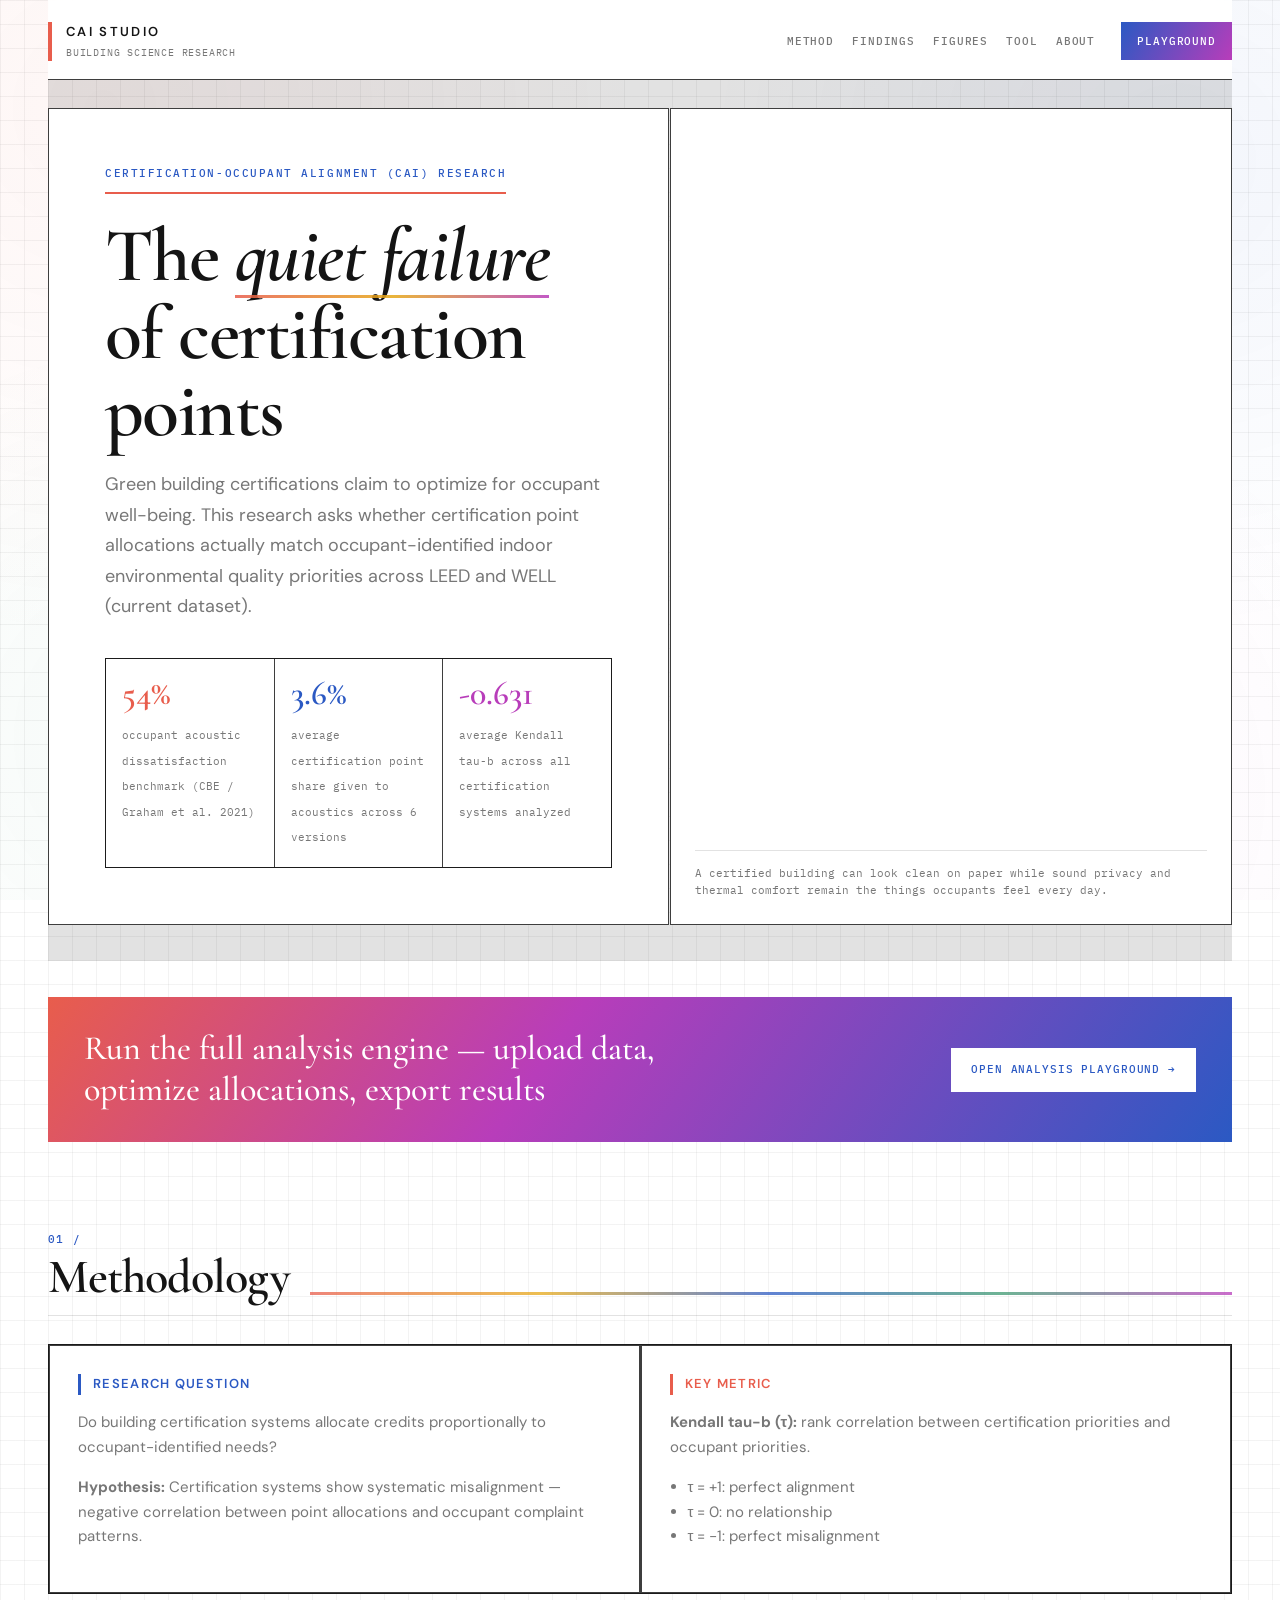
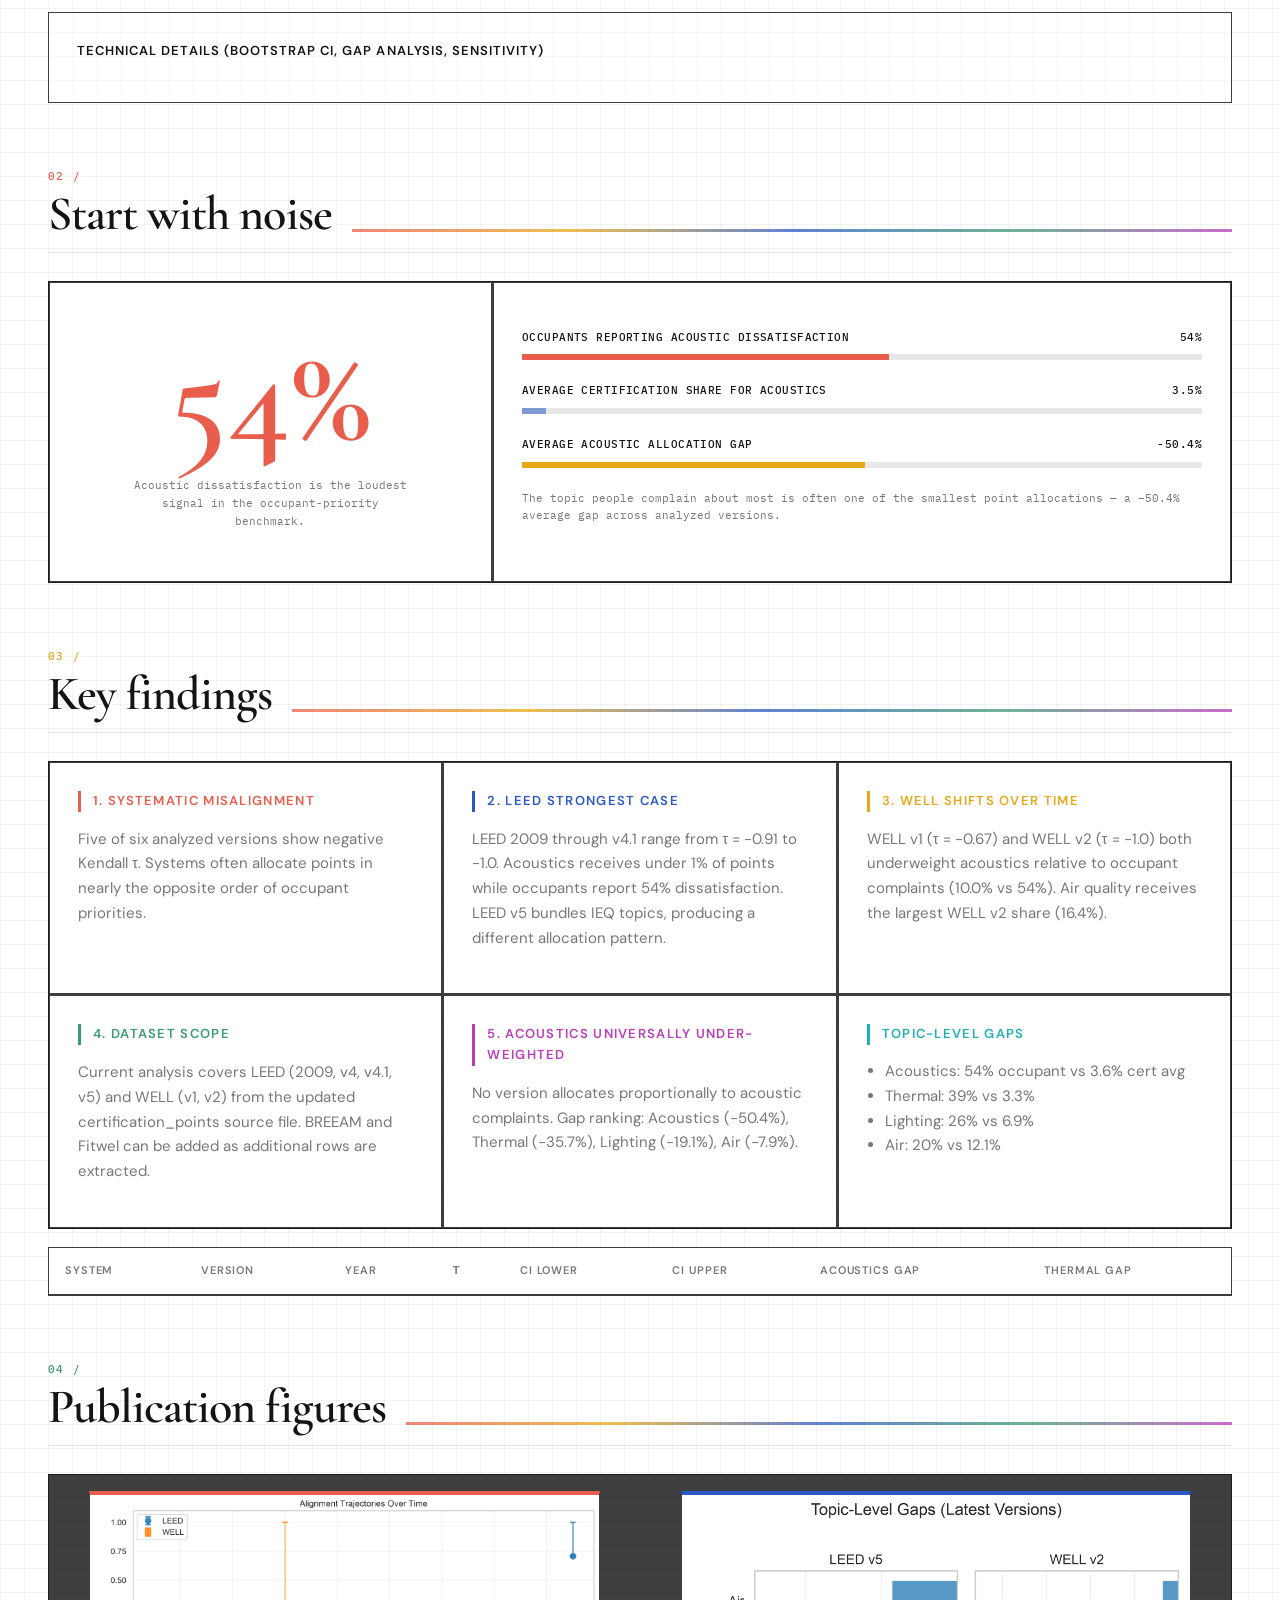
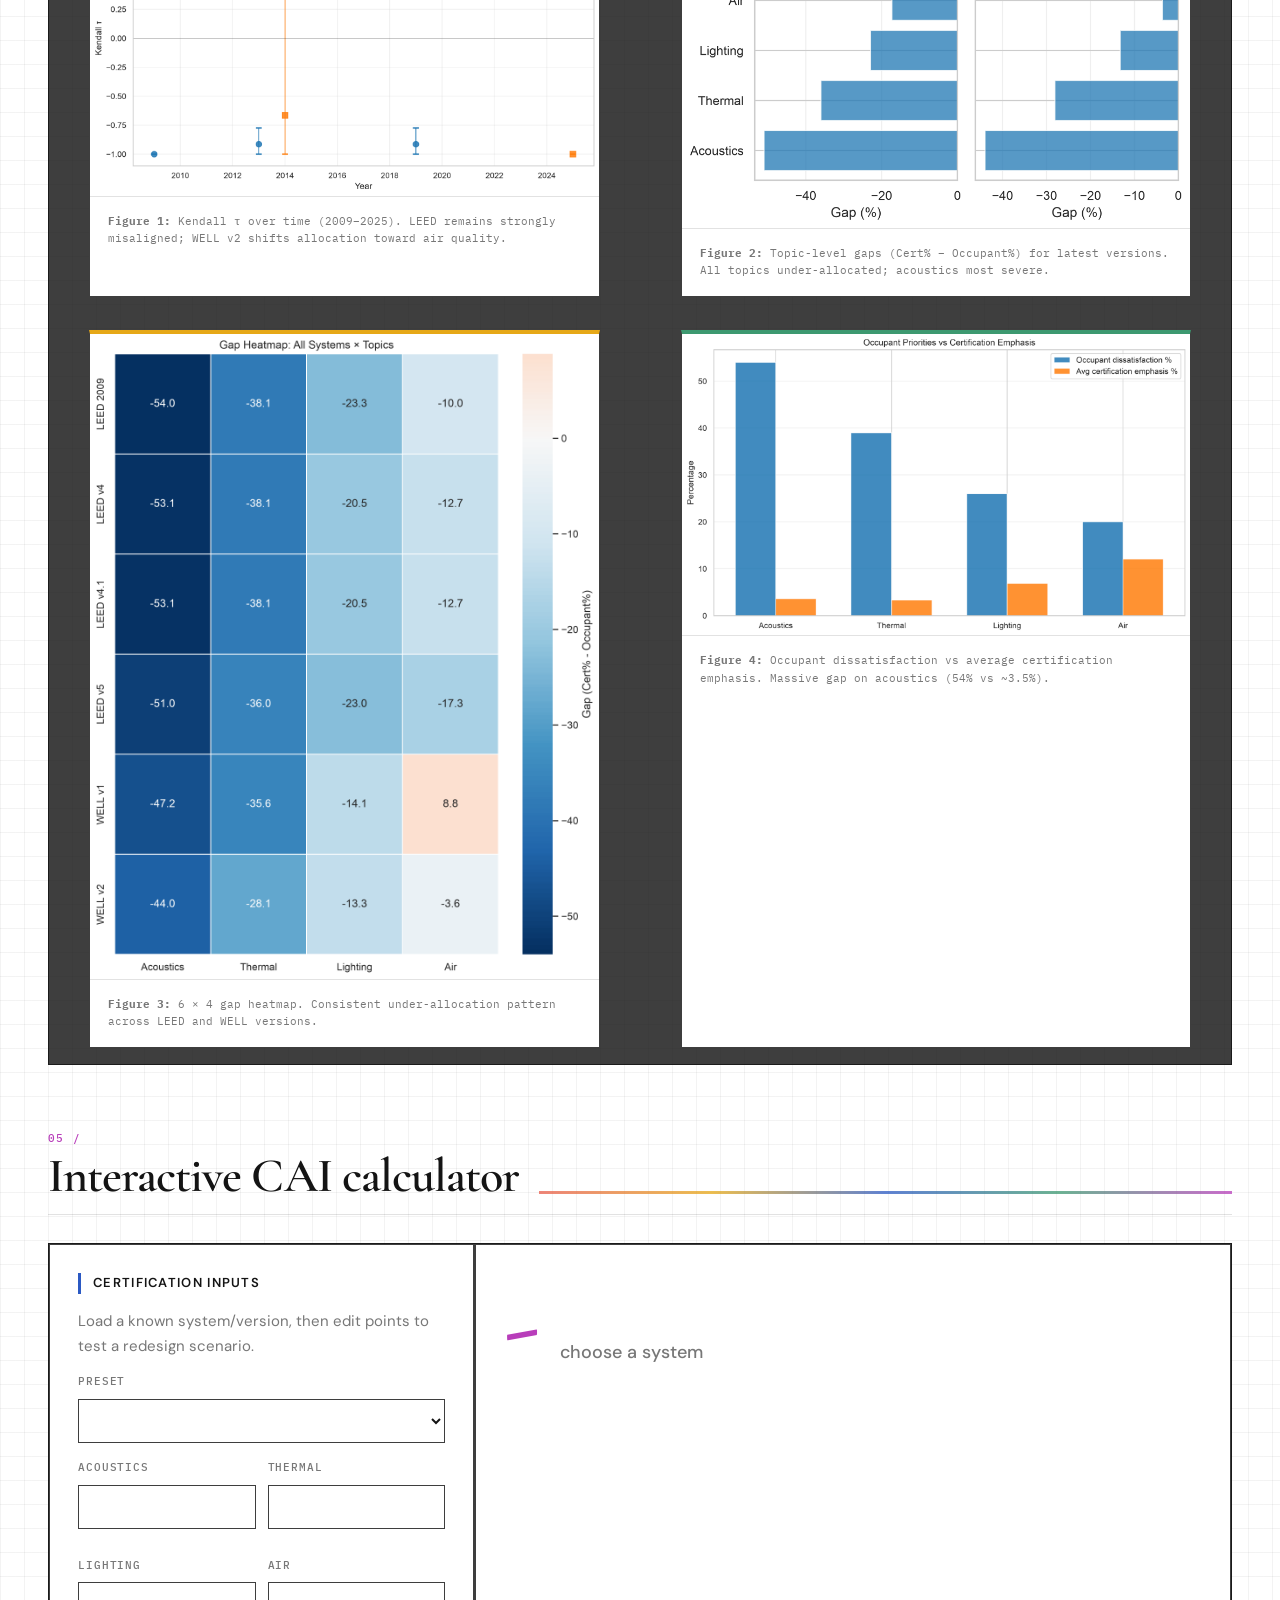
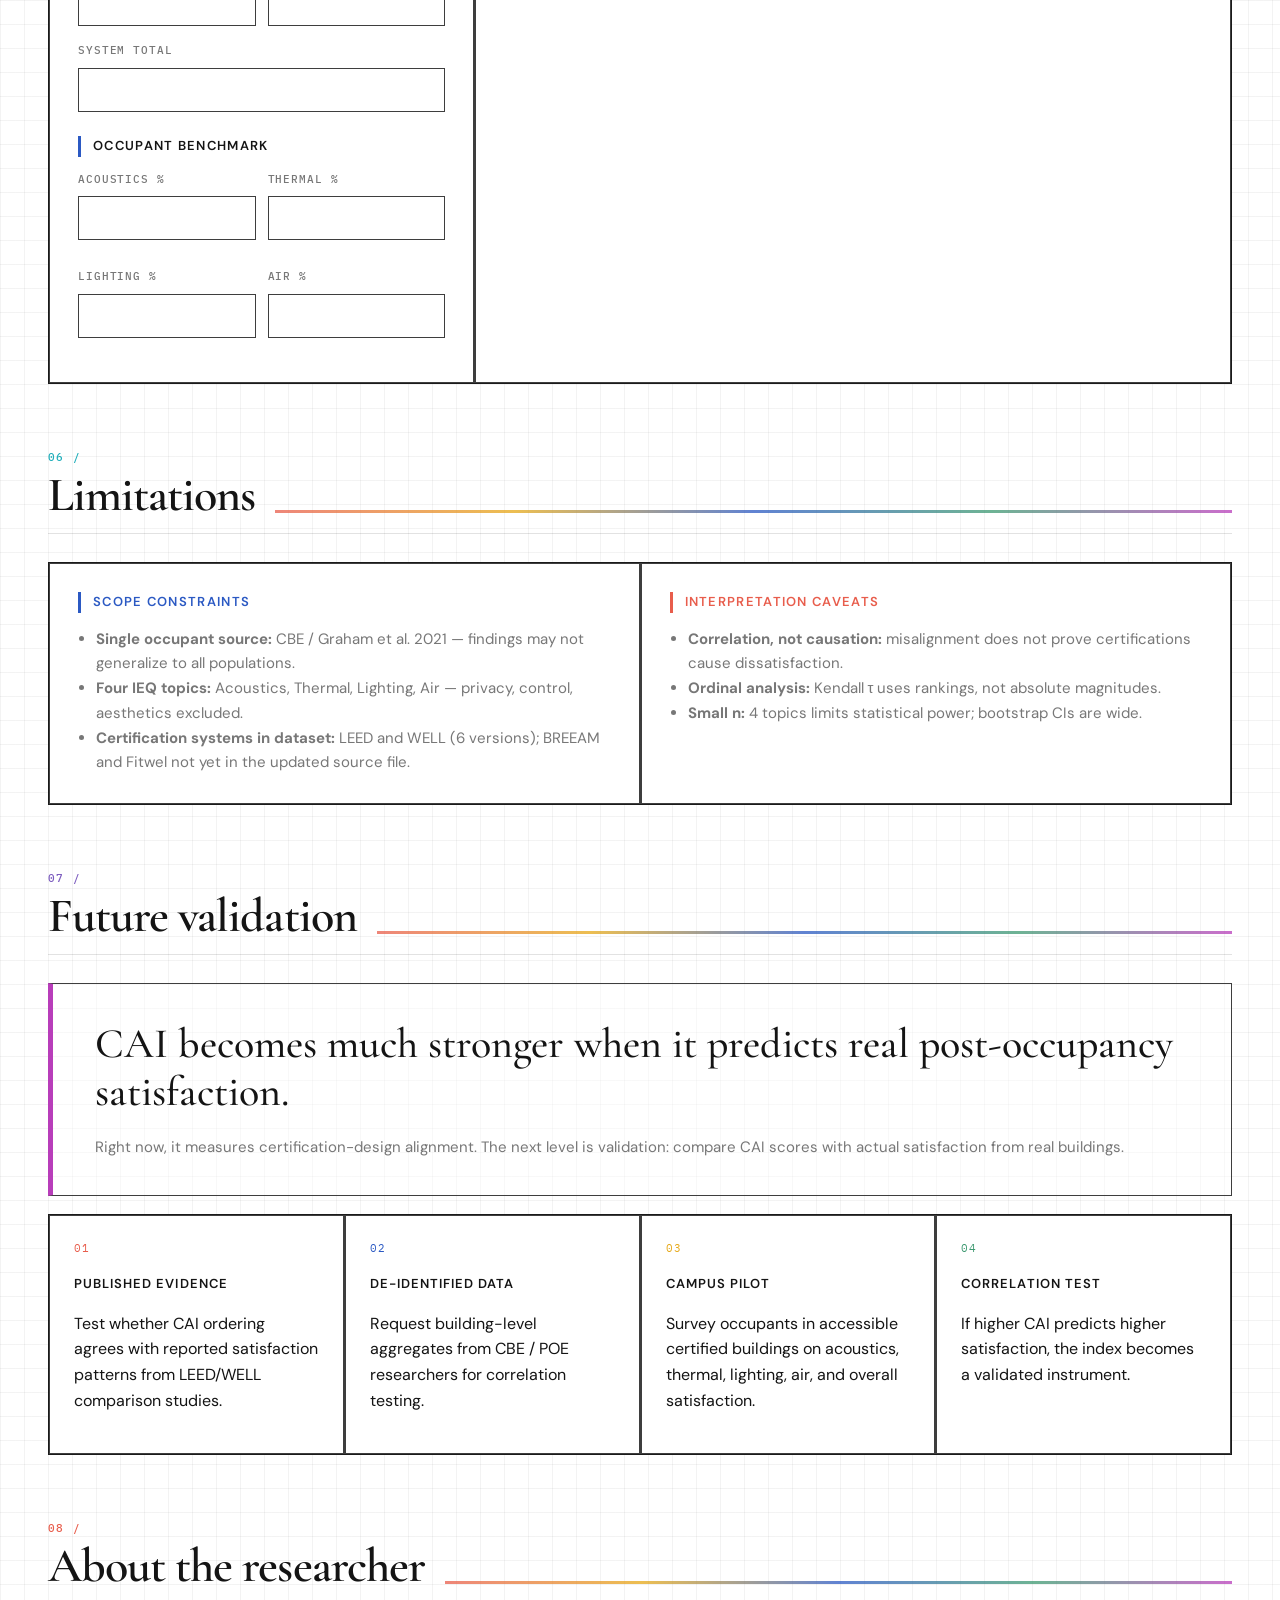
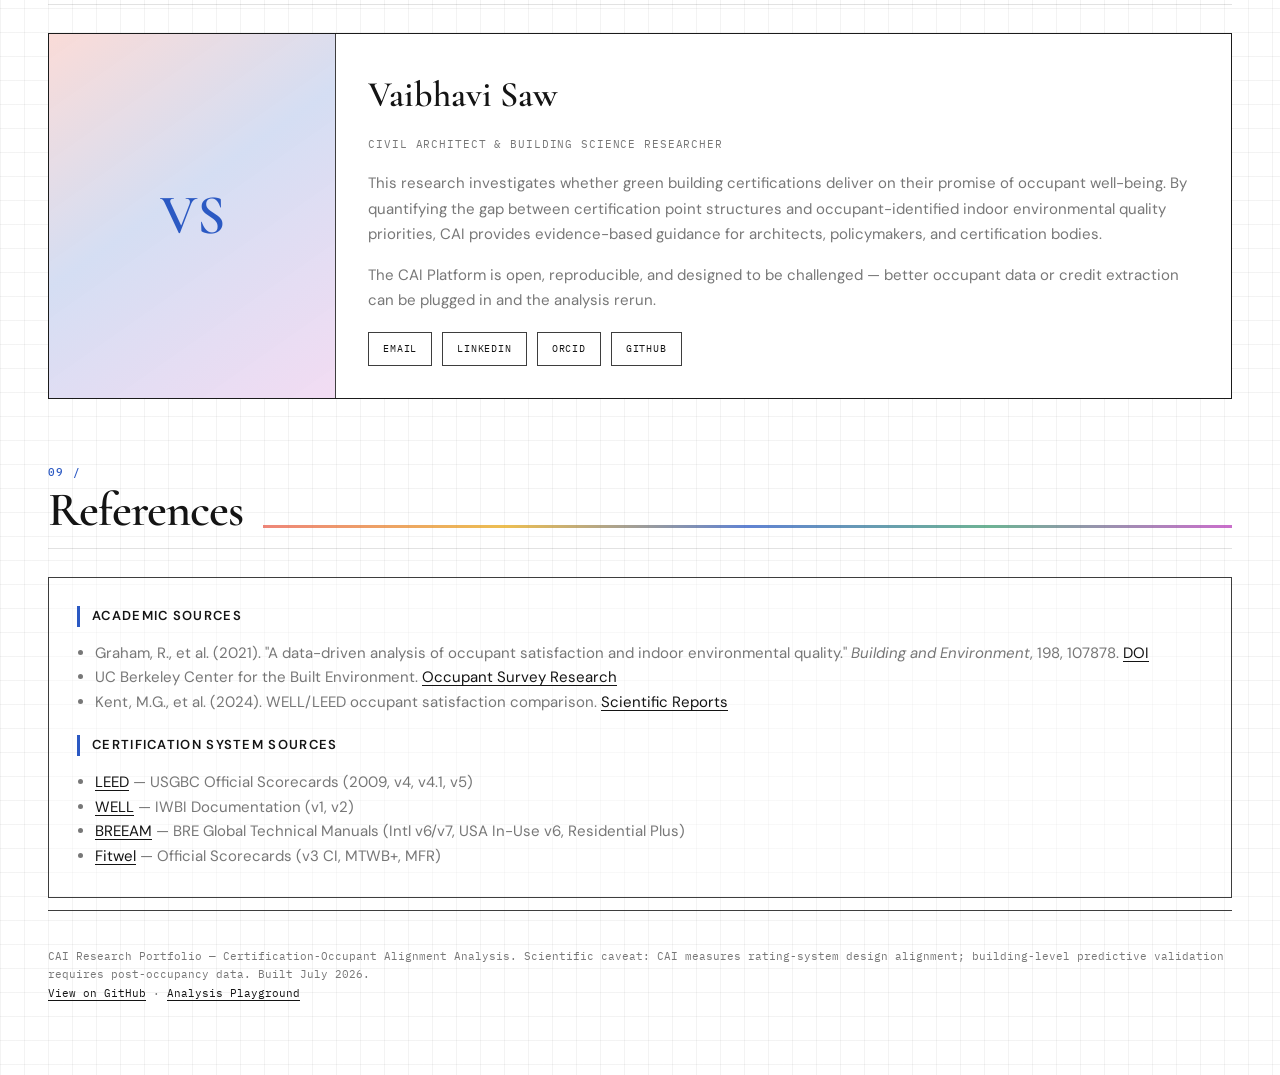
==== commit 1bdd092c: "Remove Architecture Portfolio tab from the public research site. Playground and GitHub Pages now sho" ====
--- a/cai_platform/web/index.html
+++ b/cai_platform/web/index.html
@@ -14,7 +14,7 @@
   <link rel="preconnect" href="https://fonts.googleapis.com">
   <link rel="preconnect" href="https://fonts.gstatic.com" crossorigin>
   <link href="https://fonts.googleapis.com/css2?family=Cormorant+Garamond:ital,wght@0,500;0,600;0,700;1,500&family=DM+Sans:ital,opsz,wght@0,9..40,400;0,9..40,500;0,9..40,600;0,9..40,700;1,9..40,400&family=IBM+Plex+Mono:wght@400;500&display=swap" rel="stylesheet">
-  <link rel="stylesheet" href="css/styles.css?v=portfolio5">
+  <link rel="stylesheet" href="css/styles.css?v=portfolio8">
 </head>
 <body>
   <div class="page">
@@ -28,19 +28,8 @@
         <a href="#about">About</a>
         <a class="playground-btn" data-playground-link href="#" target="_blank" rel="noreferrer">Playground</a>
       </div>
-      <div class="navlinks navlinks-portfolio" aria-label="Portfolio sections" hidden>
-        <a href="#portfolio-about">About Me</a>
-        <a href="#portfolio-projects">Projects</a>
-        <a class="playground-btn" data-playground-link href="#" target="_blank" rel="noreferrer">Playground</a>
-      </div>
     </nav>
 
-    <div class="portal-tabs" role="tablist" aria-label="Portal views">
-      <button class="portal-tab active" type="button" role="tab" data-tab="research" aria-selected="true">CAI Research</button>
-      <button class="portal-tab" type="button" role="tab" data-tab="portfolio" aria-selected="false">Architecture Portfolio</button>
-    </div>
-
-    <div class="portal-view active" data-view="research">
     <main>
       <section class="hero" id="top">
         <div class="hero-copy sketch-box">
@@ -329,8 +318,8 @@
               The CAI Platform is open, reproducible, and designed to be challenged — better occupant data or credit extraction can be plugged in and the analysis rerun.
             </p>
             <div class="about-links">
-              <a href="mailto:your.email@example.com">Email</a>
-              <a href="https://linkedin.com/in/your-profile" target="_blank" rel="noreferrer">LinkedIn</a>
+              <a href="mailto:sawvaibhavi12@gmail.com">Email</a>
+              <a href="https://www.linkedin.com/in/vaibhavi-saw-469905397/" target="_blank" rel="noreferrer">LinkedIn</a>
               <a href="https://orcid.org/0000-0000-0000-0000" target="_blank" rel="noreferrer">ORCID</a>
               <a data-github-link href="#" target="_blank" rel="noreferrer">GitHub</a>
             </div>
@@ -368,44 +357,9 @@
       ·
       <a data-playground-link href="#" target="_blank" rel="noreferrer">Analysis Playground</a>
     </footer>
-    </div>
-
-    <div class="portal-view" data-view="portfolio" hidden>
-      <main>
-        <section class="portfolio-hero sketch-box" id="portfolio-top">
-          <div class="eyebrow">Architecture Portfolio · Dublin High School</div>
-          <h1>Spaces shaped by <span class="emphasis">design and discipline</span></h1>
-          <p class="lead">
-            Vaibhavi Saw — aspiring architect combining digital modeling, spatial reasoning, and community leadership. Selected works from internship and independent design projects.
-          </p>
-        </section>
-
-        <section id="portfolio-about">
-          <div class="section-title">
-            <h2>About Me</h2>
-            <div class="rule"></div>
-          </div>
-          <div id="portfolioAbout"></div>
-        </section>
-
-        <section id="portfolio-projects">
-          <div class="section-title">
-            <h2>Selected Works</h2>
-            <div class="rule"></div>
-          </div>
-          <p class="portfolio-section-lead">Blueprint at left; top view and interior rendering stacked at right — the full design process in one view.</p>
-          <div class="projects-stack" id="portfolioProjects"></div>
-        </section>
-      </main>
-
-      <footer>
-        Vaibhavi Saw — Internship Portfolio · Dublin High School · Architecture &amp; Design
-      </footer>
-    </div>
   </div>
 
-  <script src="js/config.js?v=portfolio5"></script>
-  <script src="js/cai-calculator.js?v=portfolio5"></script>
-  <script src="js/portfolio.js?v=portfolio5"></script>
+  <script src="js/config.js?v=portfolio8"></script>
+  <script src="js/cai-calculator.js?v=portfolio8"></script>
 </body>
 </html>
